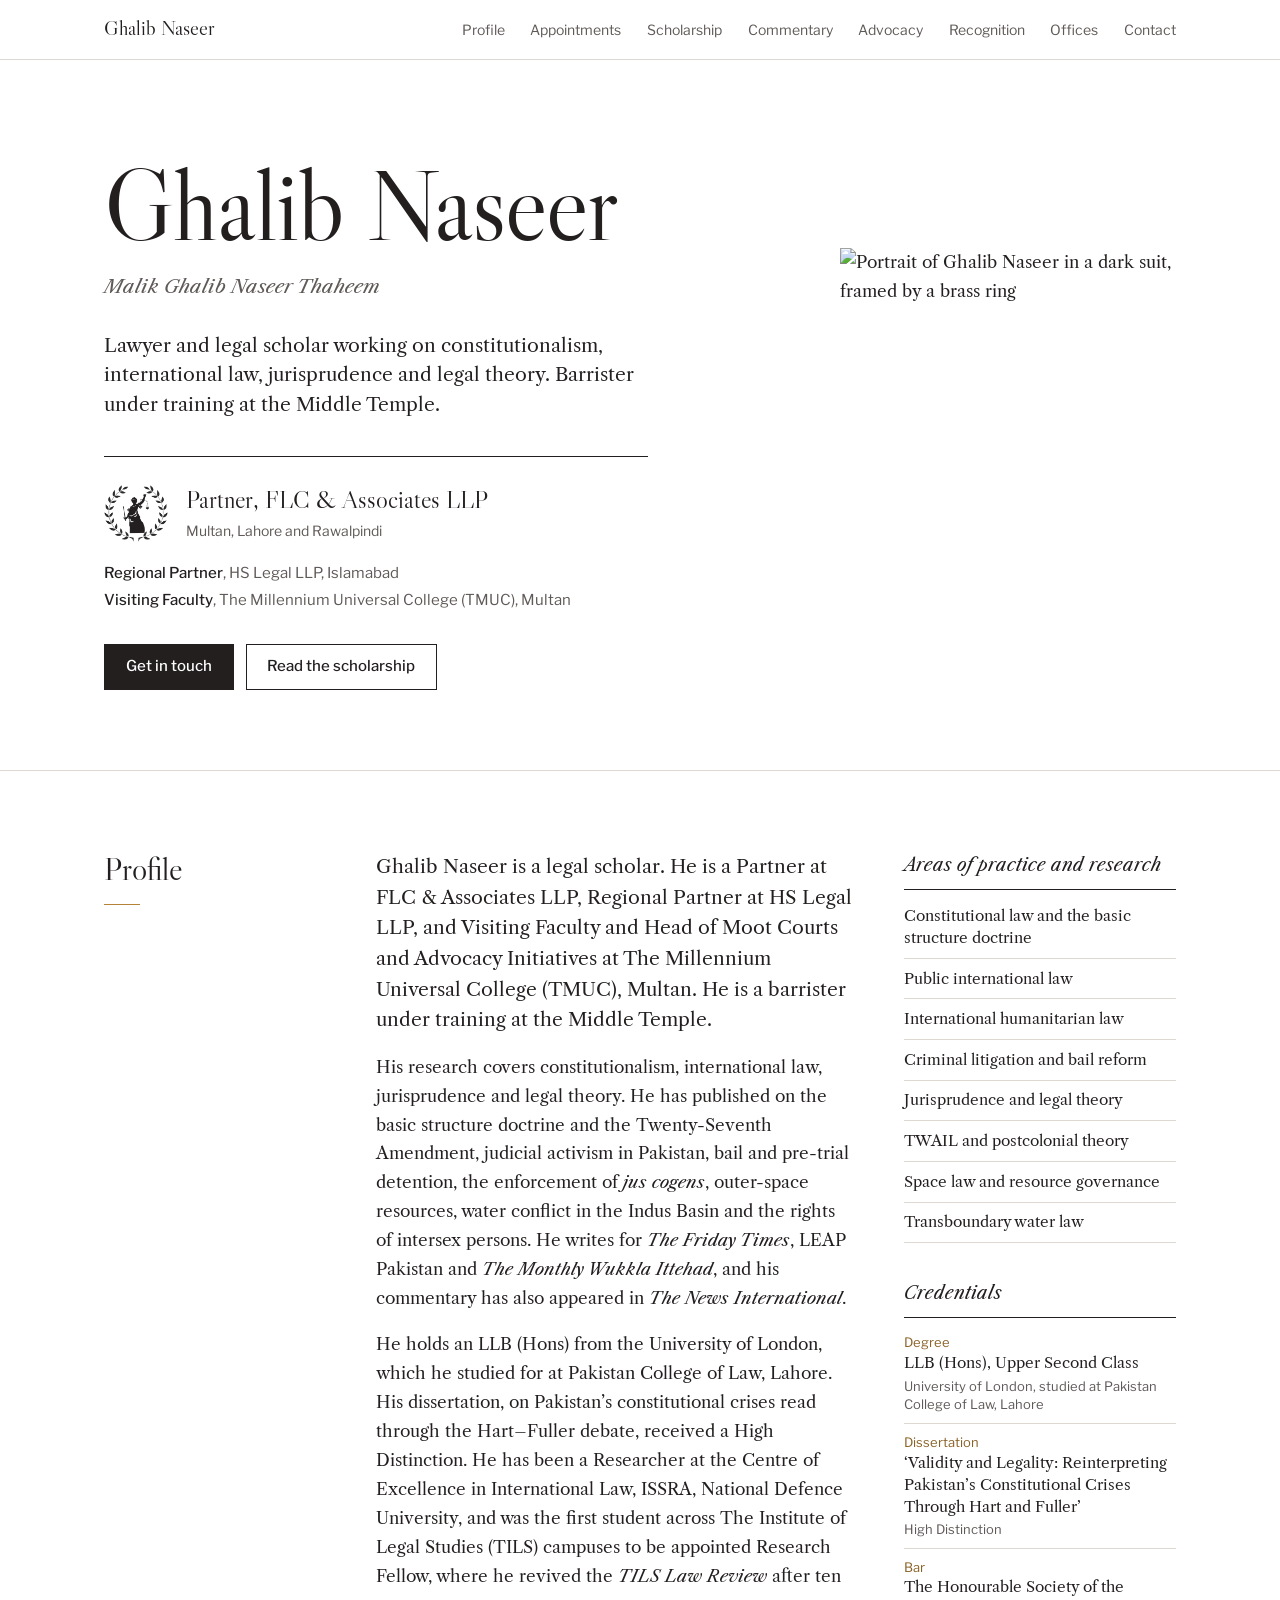
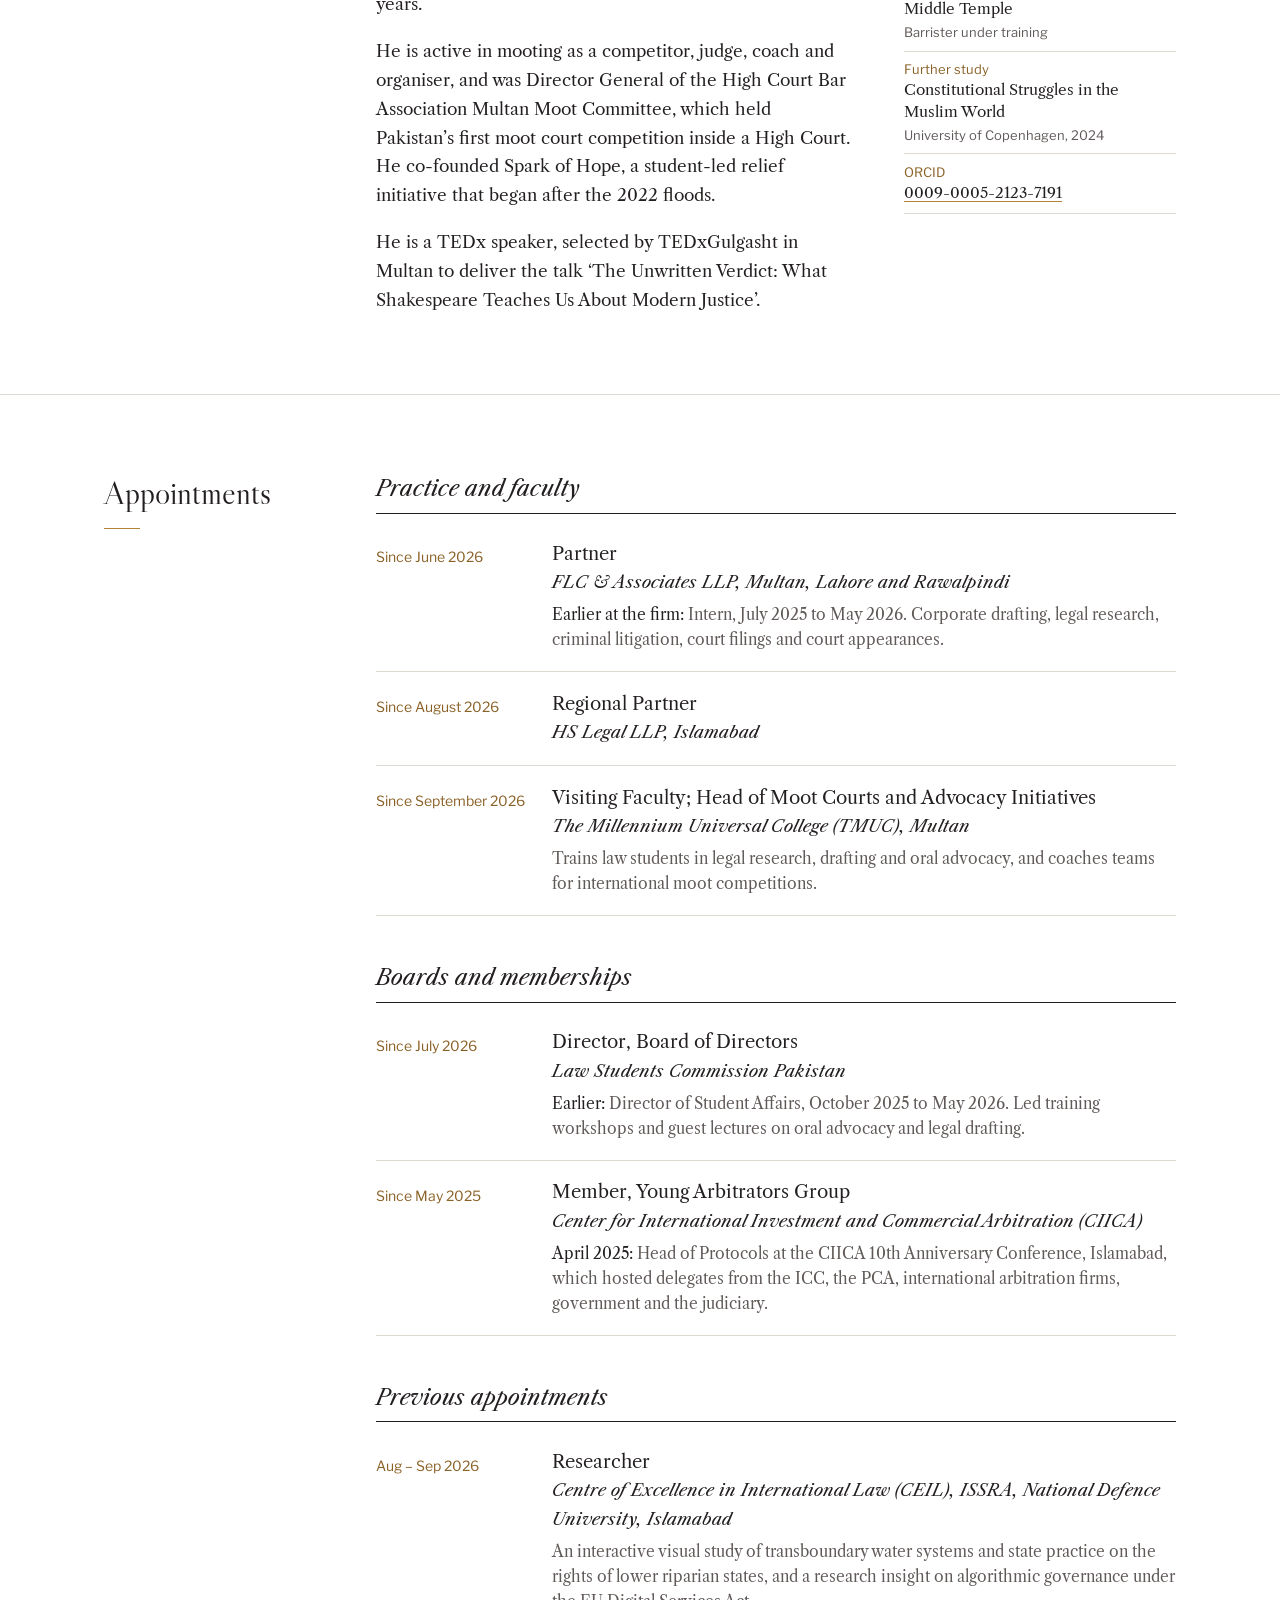
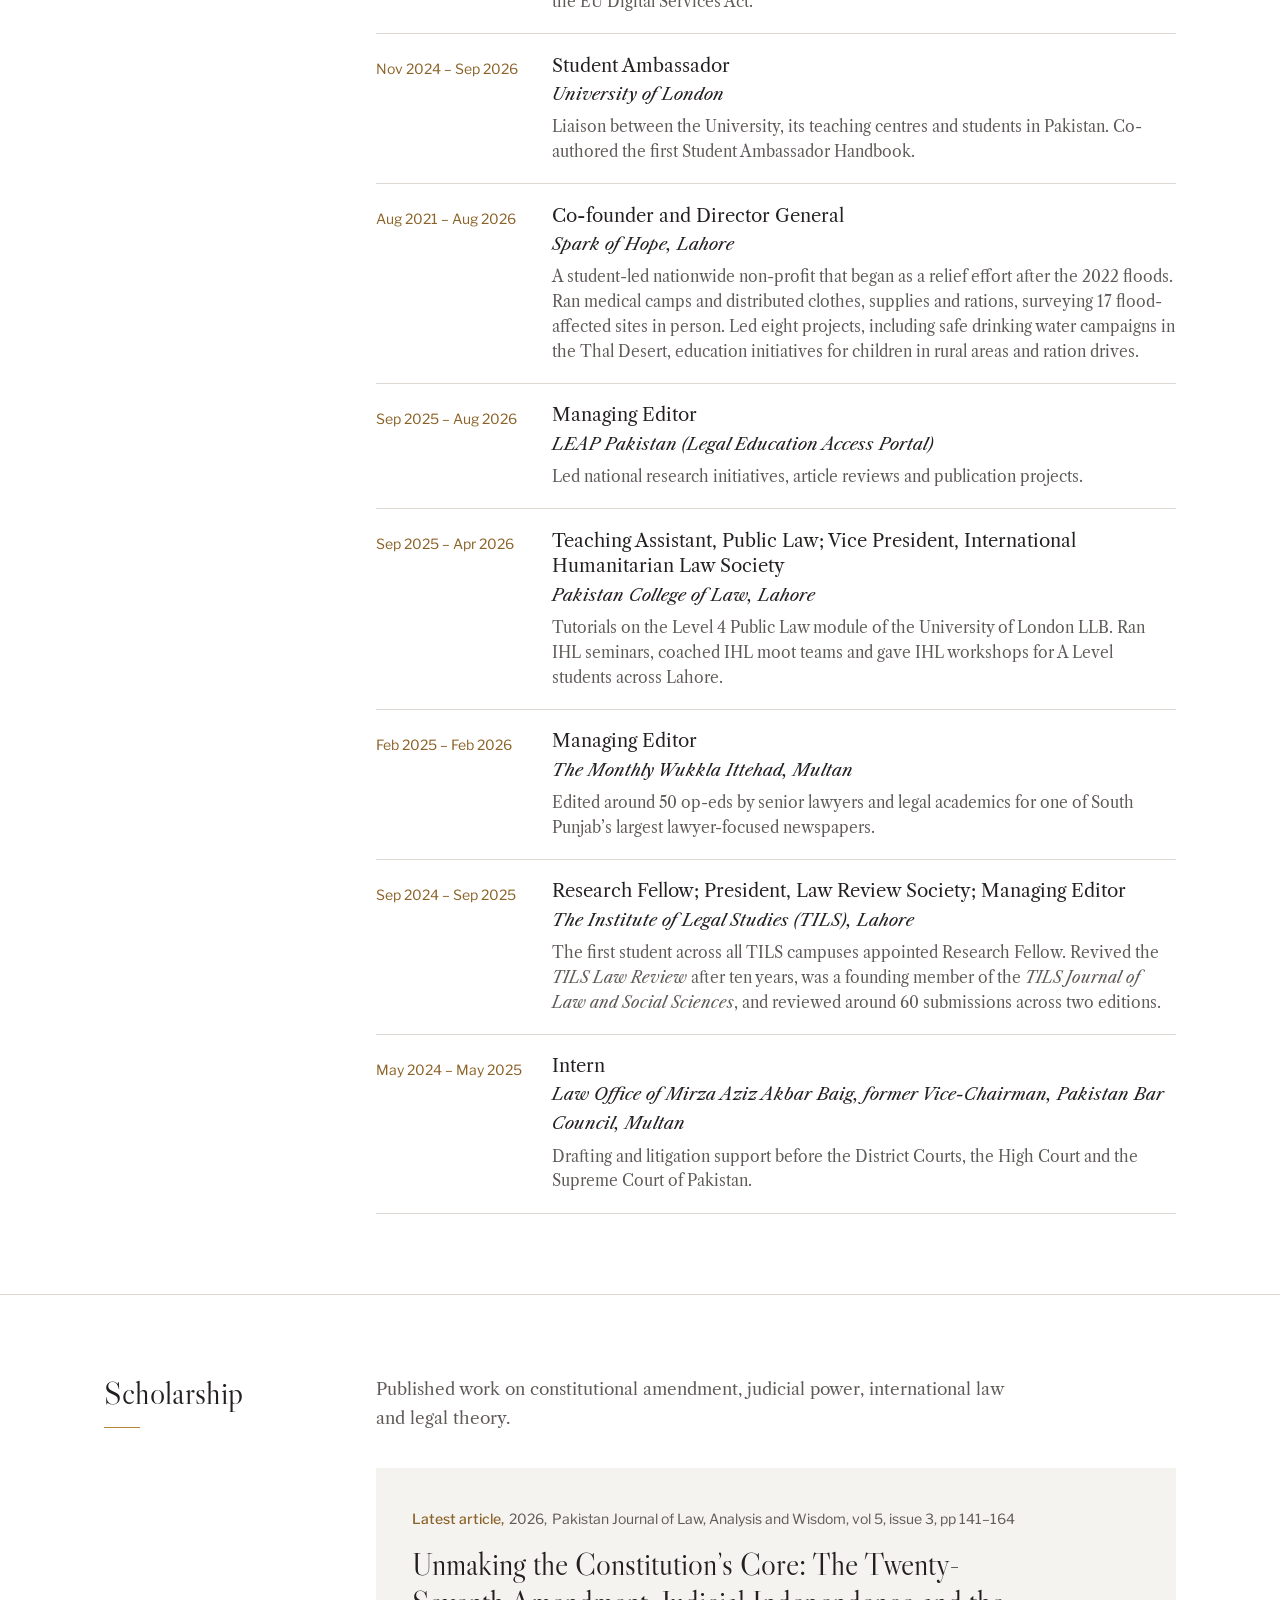
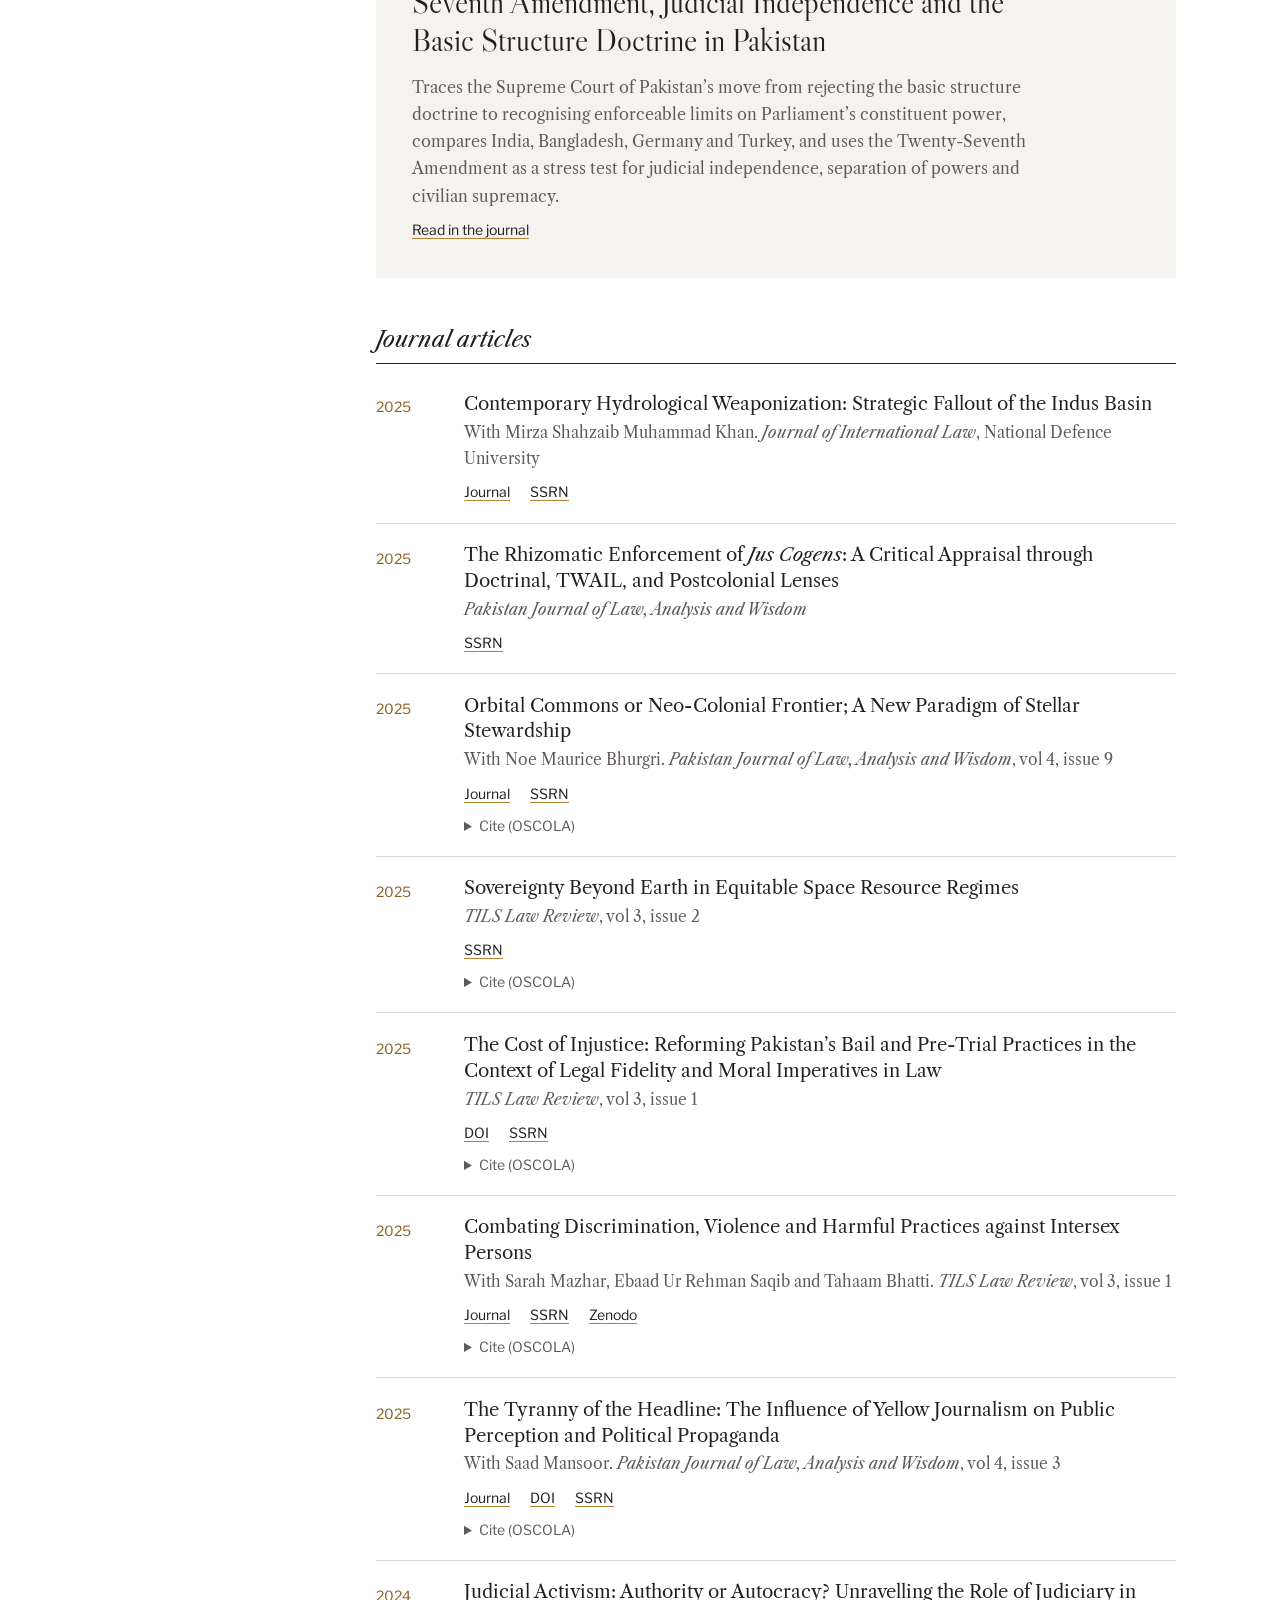
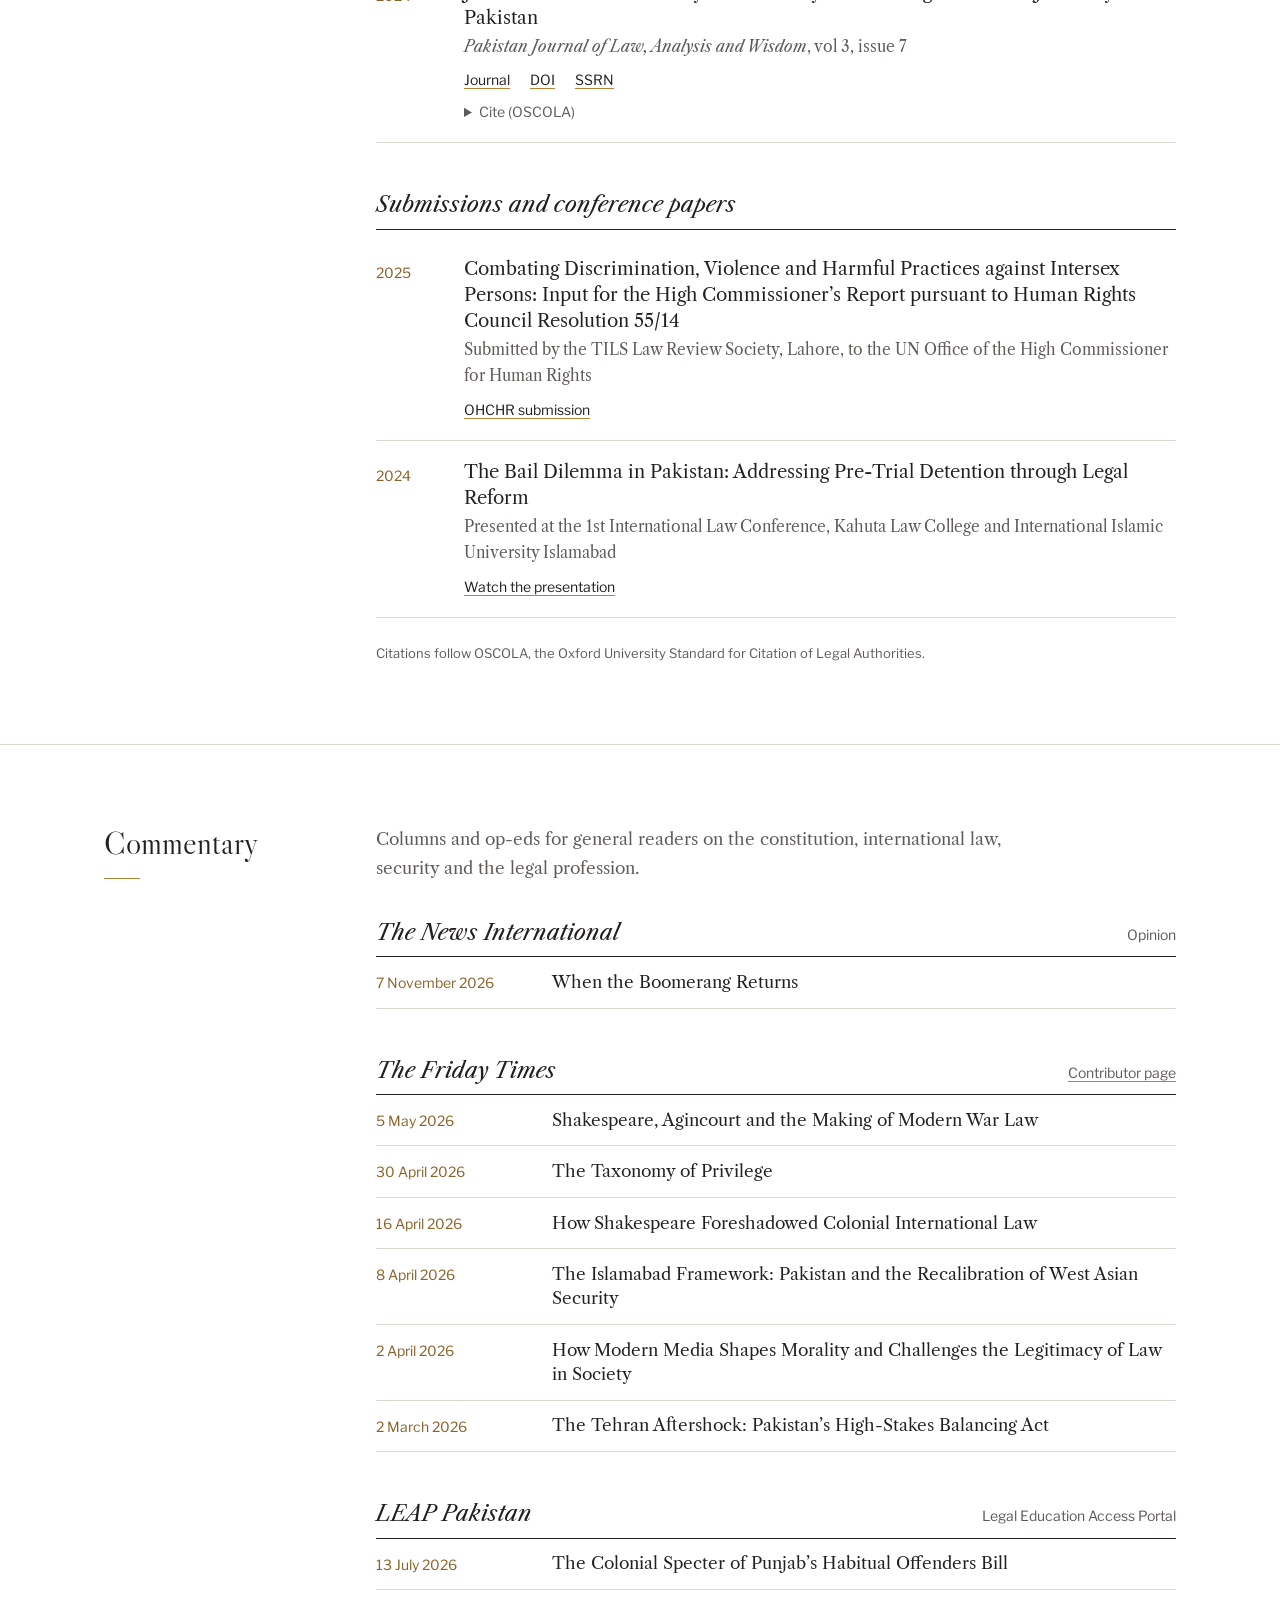
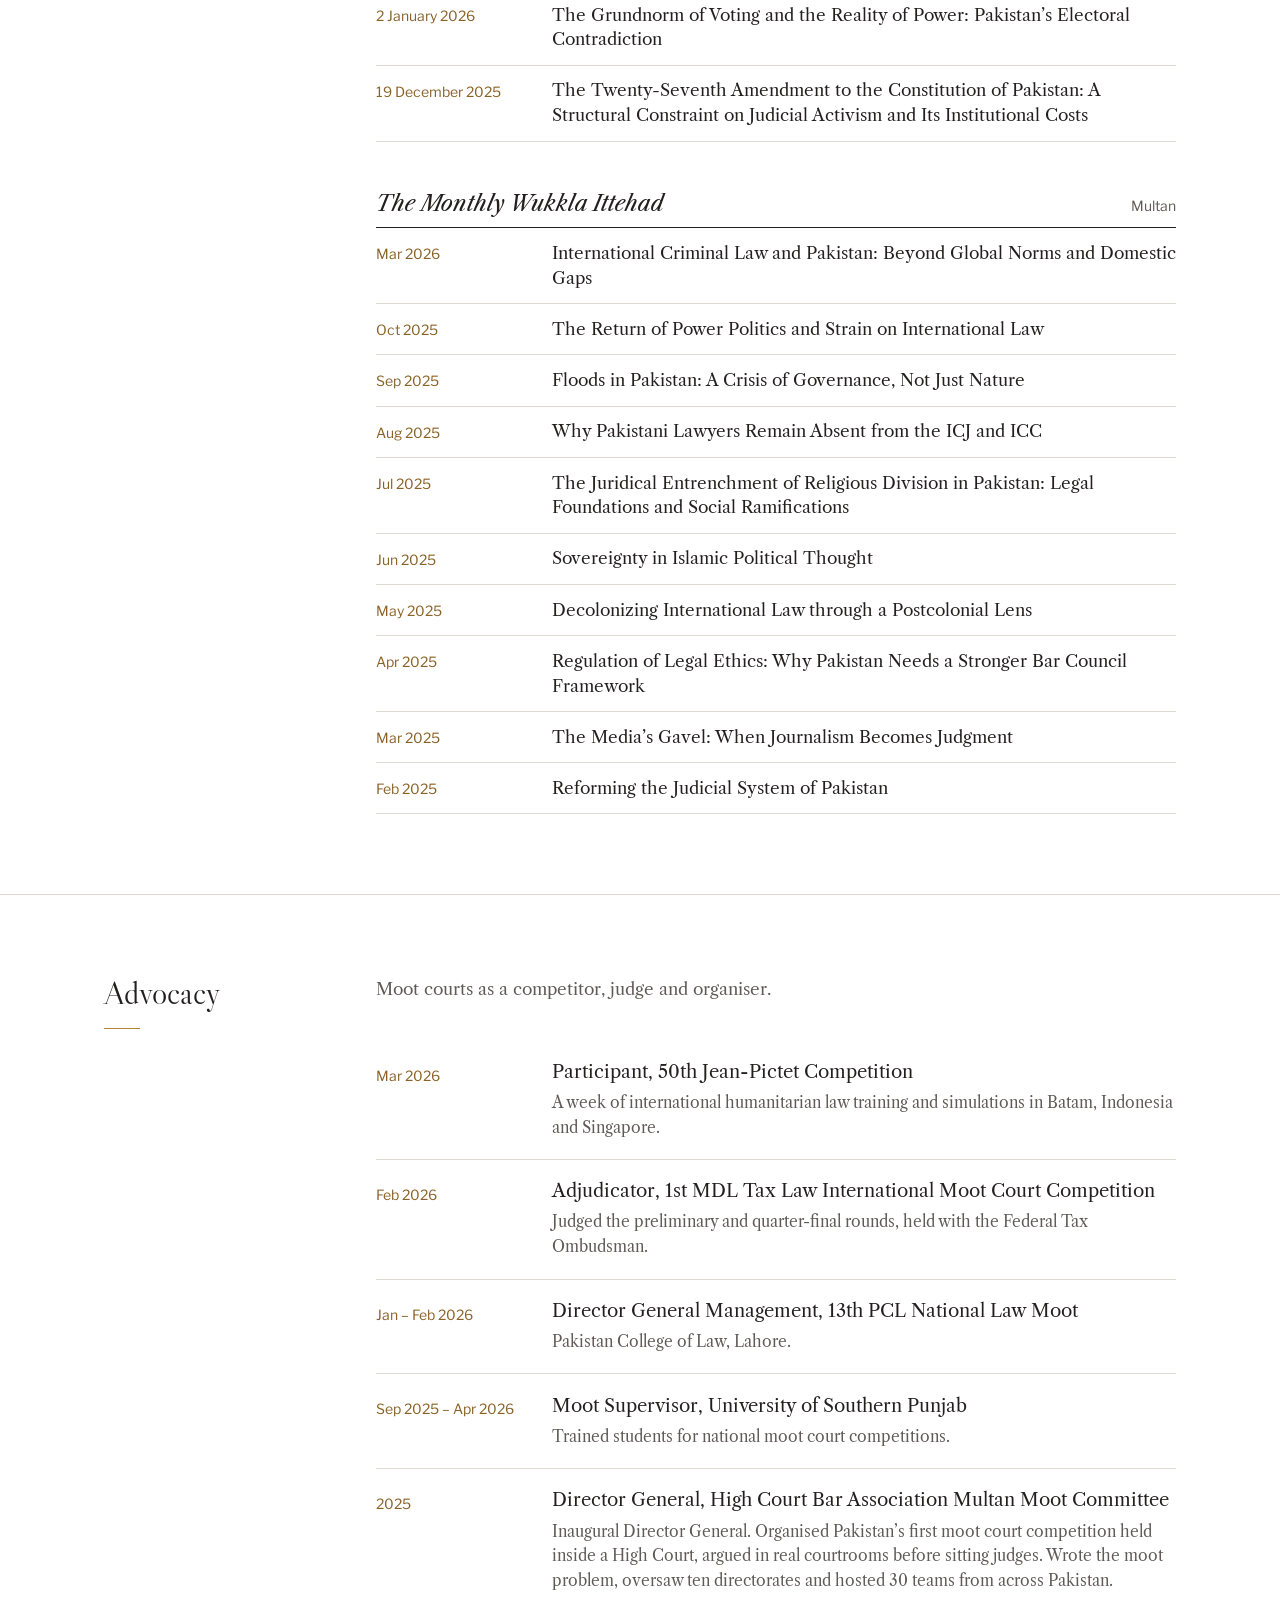
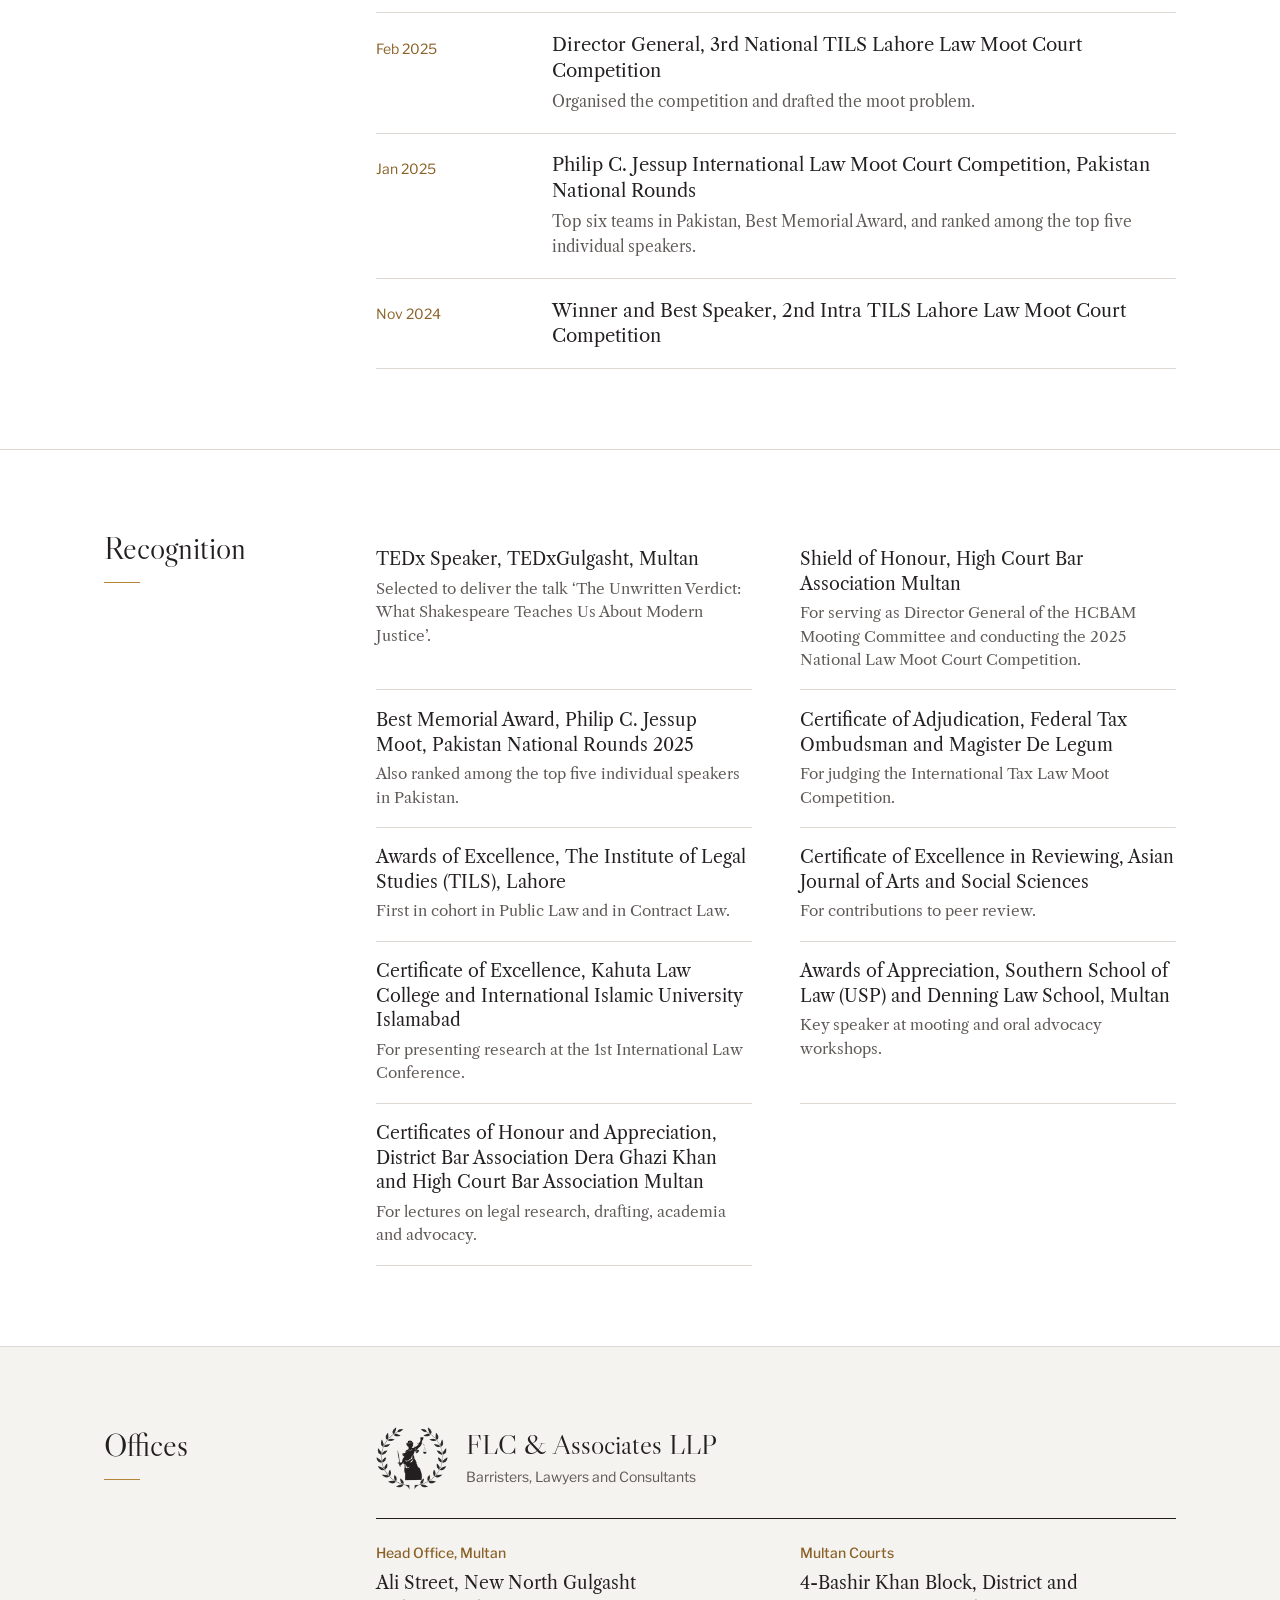
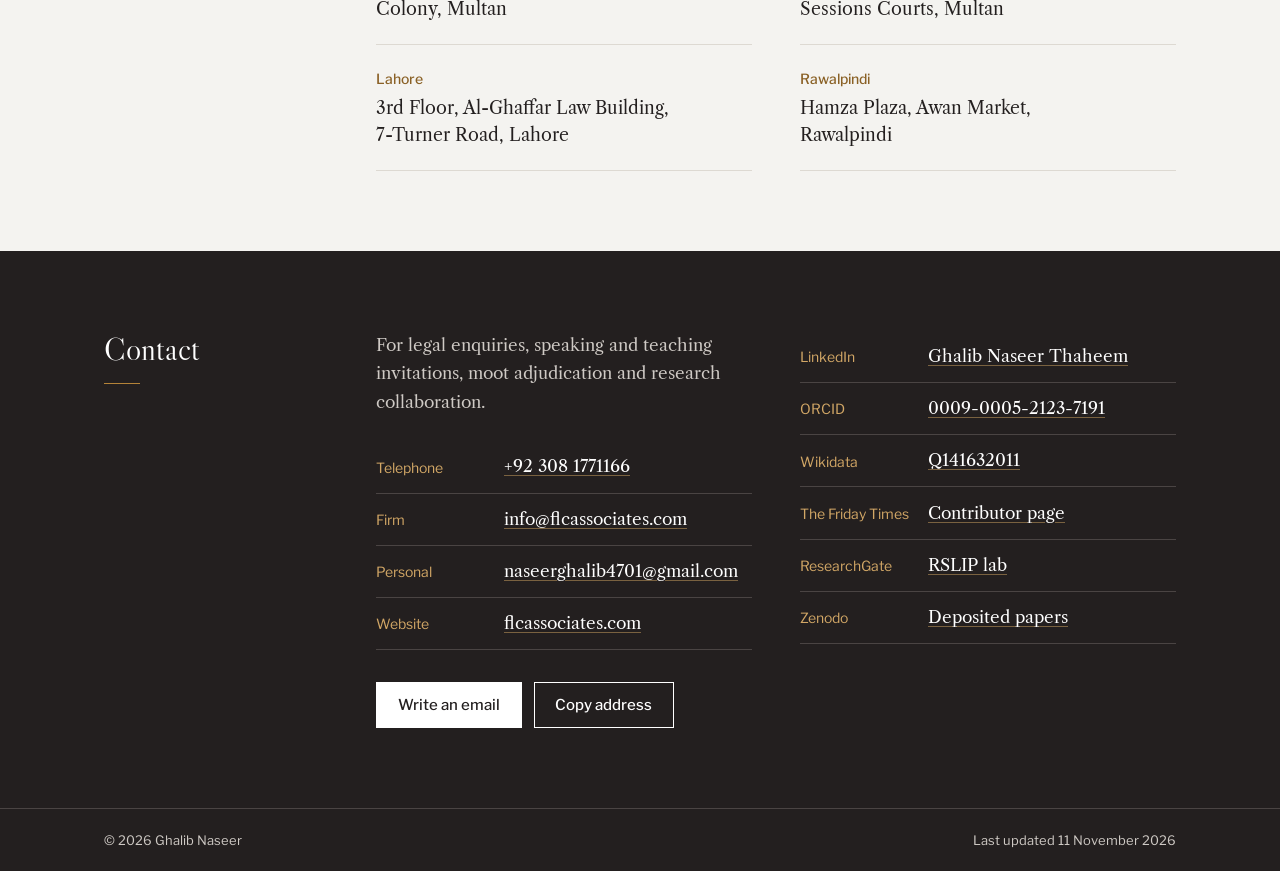
==== index.html @ 5379f1ba "Redesign site; add News International article, TEDx, firm offices and contact details - New typograp" ====
<!doctype html>
<html lang="en">
<head>
<meta charset="utf-8">
<meta name="viewport" content="width=device-width, initial-scale=1, viewport-fit=cover">
<title>Ghalib Naseer</title>
<meta name="description" content="Ghalib Naseer (Malik Ghalib Naseer Thaheem) is a legal scholar, Partner at FLC &amp; Associates LLP, Regional Partner at HS Legal LLP and Visiting Faculty at The Millennium Universal College (TMUC), Multan, writing on constitutionalism, international law, jurisprudence and legal theory.">
<meta name="author" content="Ghalib Naseer">
<link rel="canonical" href="https://ghalibnaseer.github.io/">
<meta name="google-site-verification" content="lNFeswSHBJSCskagEtWkAYhHMicDL4U-M9ZCUtHPB8E">
<meta property="og:type" content="profile">
<meta property="og:title" content="Ghalib Naseer">
<meta property="og:description" content="Legal scholar. Partner at FLC &amp; Associates LLP, Regional Partner at HS Legal LLP and Visiting Faculty at TMUC Multan. Constitutionalism, international law, jurisprudence and legal theory.">
<meta property="og:url" content="https://ghalibnaseer.github.io/">
<meta property="profile:first_name" content="Ghalib">
<meta property="profile:last_name" content="Naseer">
<meta name="twitter:card" content="summary">
<link rel="preload" href="fonts/libre-caslon-display-latin-400-normal.woff2" as="font" type="font/woff2" crossorigin>
<link rel="preload" href="fonts/libre-caslon-text-latin-400-normal.woff2" as="font" type="font/woff2" crossorigin>

<script type="application/ld+json">
{
  "@context": "https://schema.org",
  "@graph": [
    {
      "@type": "ProfilePage",
      "@id": "https://ghalibnaseer.github.io/#page",
      "url": "https://ghalibnaseer.github.io/",
      "name": "Ghalib Naseer",
      "dateModified": "2026-11-11",
      "mainEntity": { "@id": "https://ghalibnaseer.github.io/#person" }
    },
    {
      "@type": "Person",
      "@id": "https://ghalibnaseer.github.io/#person",
      "name": "Ghalib Naseer",
      "givenName": "Ghalib",
      "familyName": "Naseer",
      "alternateName": ["Malik Ghalib Naseer Thaheem", "Ghalib Naseer Thaheem"],
      "url": "https://ghalibnaseer.github.io/",
      "email": "mailto:naseerghalib4701@gmail.com",
      "telephone": "+92-308-1771166",
      "description": "Legal scholar, Partner at FLC & Associates LLP, Regional Partner at HS Legal LLP and Visiting Faculty at The Millennium Universal College (TMUC), Multan, whose work focuses on constitutionalism, international law, jurisprudence and legal theory.",
      "jobTitle": ["Partner", "Regional Partner", "Visiting Faculty"],
      "worksFor": [
        {
          "@type": "LegalService",
          "name": "FLC & Associates LLP",
          "url": "https://flcassociates.com/",
          "email": "info@flcassociates.com",
          "address": [
            { "@type": "PostalAddress", "streetAddress": "Ali Street, New North Gulgasht Colony", "addressLocality": "Multan", "addressCountry": "PK" },
            { "@type": "PostalAddress", "streetAddress": "4-Bashir Khan Block, District and Sessions Courts", "addressLocality": "Multan", "addressCountry": "PK" },
            { "@type": "PostalAddress", "streetAddress": "3rd Floor, Al-Ghaffar Law Building, 7-Turner Road", "addressLocality": "Lahore", "addressCountry": "PK" },
            { "@type": "PostalAddress", "streetAddress": "Hamza Plaza, Awan Market", "addressLocality": "Rawalpindi", "addressCountry": "PK" }
          ]
        },
        { "@type": "Organization", "name": "HS Legal LLP" },
        { "@type": "CollegeOrUniversity", "name": "The Millennium Universal College (TMUC), Multan", "url": "https://tmuc.edu.pk/" }
      ],
      "alumniOf": [
        { "@type": "CollegeOrUniversity", "name": "University of London", "sameAs": "https://www.wikidata.org/wiki/Q170027" },
        { "@type": "CollegeOrUniversity", "name": "Pakistan College of Law, Lahore" }
      ],
      "memberOf": [
        { "@type": "Organization", "name": "The Honourable Society of the Middle Temple", "sameAs": "https://www.wikidata.org/wiki/Q925942" },
        { "@type": "Organization", "name": "Center for International Investment and Commercial Arbitration (CIICA), Young Arbitrators Group" },
        { "@type": "Organization", "name": "Law Students Commission Pakistan" }
      ],
      "hasCredential": {
        "@type": "EducationalOccupationalCredential",
        "credentialCategory": "degree",
        "name": "Bachelor of Laws (LLB Hons), Upper Second Class",
        "recognizedBy": { "@type": "CollegeOrUniversity", "name": "University of London" }
      },
      "knowsAbout": [
        "Constitutional law",
        "Basic structure doctrine",
        "Public international law",
        "International humanitarian law",
        "Third World Approaches to International Law",
        "Jurisprudence",
        "Legal theory",
        "Criminal justice reform",
        "Space law",
        "Transboundary water law"
      ],
      "award": [
        "TEDx Speaker, TEDxGulgasht, Multan",
        "Shield of Honour, High Court Bar Association Multan",
        "Best Memorial Award, Philip C. Jessup International Law Moot Court Competition, Pakistan National Rounds 2025",
        "Certificate of Excellence in Reviewing, Asian Journal of Arts and Social Sciences"
      ],
      "identifier": {
        "@type": "PropertyValue",
        "propertyID": "ORCID",
        "value": "0009-0005-2123-7191",
        "url": "https://orcid.org/0009-0005-2123-7191"
      },
      "sameAs": [
        "https://www.wikidata.org/wiki/Q141632011",
        "https://www.linkedin.com/in/ghalib-naseer-thaheem-2202a82a6/",
        "https://orcid.org/0009-0005-2123-7191",
        "https://www.thefridaytimes.com/contributor/ghalib-naseer",
        "https://www.researchgate.net/lab/Research-Society-of-Law-IR-and-Political-Science-RSLIP-Ghalib-Naseer"
      ]
    },
    {
      "@type": "OpinionNewsArticle",
      "headline": "When the boomerang returns",
      "author": { "@id": "https://ghalibnaseer.github.io/#person" },
      "datePublished": "2026-11-07",
      "url": "https://www.thenews.pk/print/1447248-when-the-boomerang-returns",
      "publisher": { "@type": "NewsMediaOrganization", "name": "The News International" }
    },
    {
      "@type": "ScholarlyArticle",
      "headline": "Unmaking the Constitution's Core: The Twenty-Seventh Amendment, Judicial Independence and the Basic Structure Doctrine in Pakistan",
      "author": { "@id": "https://ghalibnaseer.github.io/#person" },
      "datePublished": "2026-03-31",
      "isPartOf": { "@type": "Periodical", "name": "Pakistan Journal of Law, Analysis and Wisdom", "issn": "2959-0825" },
      "url": "https://pjlaw.com.pk/index.php/Journal/article/view/v5i3-141-164"
    },
    {
      "@type": "ScholarlyArticle",
      "headline": "Contemporary Hydrological Weaponization: Strategic Fallout of the Indus Basin",
      "author": [{ "@id": "https://ghalibnaseer.github.io/#person" }, { "@type": "Person", "name": "Mirza Shahzaib Muhammad Khan" }],
      "datePublished": "2025-12-31",
      "isPartOf": { "@type": "Periodical", "name": "Journal of International Law", "publisher": { "@type": "CollegeOrUniversity", "name": "National Defence University, Islamabad" } },
      "url": "https://jil.ndu.edu.pk/site/article/view/231"
    },
    {
      "@type": "ScholarlyArticle",
      "headline": "The Rhizomatic Enforcement of Jus Cogens: A Critical Appraisal through Doctrinal, TWAIL, and Postcolonial Lenses",
      "author": { "@id": "https://ghalibnaseer.github.io/#person" },
      "datePublished": "2025-12-03",
      "isPartOf": { "@type": "Periodical", "name": "Pakistan Journal of Law, Analysis and Wisdom", "issn": "2959-0825" },
      "url": "https://papers.ssrn.com/sol3/papers.cfm?abstract_id=5906323"
    },
    {
      "@type": "ScholarlyArticle",
      "headline": "Orbital Commons or Neo-Colonial Frontier; A New Paradigm of Stellar Stewardship",
      "author": [{ "@id": "https://ghalibnaseer.github.io/#person" }, { "@type": "Person", "name": "Noe Maurice Bhurgri" }],
      "datePublished": "2025-10-01",
      "isPartOf": { "@type": "Periodical", "name": "Pakistan Journal of Law, Analysis and Wisdom", "issn": "2959-0825" },
      "url": "https://pjlaw.com.pk/index.php/Journal/article/view/v4i9-13-29"
    },
    {
      "@type": "ScholarlyArticle",
      "headline": "Sovereignty Beyond Earth in Equitable Space Resource Regimes",
      "author": { "@id": "https://ghalibnaseer.github.io/#person" },
      "datePublished": "2025-09-18",
      "isPartOf": { "@type": "Periodical", "name": "TILS Law Review" },
      "url": "https://papers.ssrn.com/sol3/papers.cfm?abstract_id=5521121"
    },
    {
      "@type": "ScholarlyArticle",
      "headline": "The Cost of Injustice: Reforming Pakistan's Bail and Pre-Trial Practices in the Context of Legal Fidelity and Moral Imperatives in Law",
      "author": { "@id": "https://ghalibnaseer.github.io/#person" },
      "datePublished": "2025",
      "isPartOf": { "@type": "Periodical", "name": "TILS Law Review" },
      "sameAs": "https://doi.org/10.5281/zenodo.15446056"
    },
    {
      "@type": "ScholarlyArticle",
      "headline": "Combating Discrimination, Violence and Harmful Practices against Intersex Persons",
      "author": [
        { "@type": "Person", "name": "Sarah Mazhar" },
        { "@id": "https://ghalibnaseer.github.io/#person" },
        { "@type": "Person", "name": "Ebaad Ur Rehman Saqib" },
        { "@type": "Person", "name": "Tahaam Bhatti" }
      ],
      "datePublished": "2025",
      "isPartOf": { "@type": "Periodical", "name": "TILS Law Review" },
      "url": "https://papers.ssrn.com/sol3/papers.cfm?abstract_id=5261702"
    },
    {
      "@type": "ScholarlyArticle",
      "headline": "The Tyranny of the Headline: The Influence of Yellow Journalism on Public Perception and Political Propaganda",
      "author": [{ "@id": "https://ghalibnaseer.github.io/#person" }, { "@type": "Person", "name": "Saad Mansoor" }],
      "datePublished": "2025-03-31",
      "isPartOf": { "@type": "Periodical", "name": "Pakistan Journal of Law, Analysis and Wisdom", "issn": "2959-0825" },
      "sameAs": "https://doi.org/10.5281/zenodo.15114015"
    },
    {
      "@type": "ScholarlyArticle",
      "headline": "Judicial Activism: Authority or Autocracy? Unravelling the Role of Judiciary in Pakistan",
      "author": { "@id": "https://ghalibnaseer.github.io/#person" },
      "datePublished": "2024-07-31",
      "isPartOf": { "@type": "Periodical", "name": "Pakistan Journal of Law, Analysis and Wisdom", "issn": "2959-0825" },
      "sameAs": "https://doi.org/10.5281/zenodo.13207499"
    }
  ]
}
</script>

<style>
@font-face { font-family: "Caslon Display"; src: url("fonts/libre-caslon-display-latin-400-normal.woff2") format("woff2"); font-weight: 400; font-style: normal; font-display: swap; }
@font-face { font-family: "Caslon Text"; src: url("fonts/libre-caslon-text-latin-400-normal.woff2") format("woff2"); font-weight: 400; font-style: normal; font-display: swap; }
@font-face { font-family: "Caslon Text"; src: url("fonts/libre-caslon-text-latin-400-italic.woff2") format("woff2"); font-weight: 400; font-style: italic; font-display: swap; }
@font-face { font-family: "Franklin"; src: url("fonts/libre-franklin-latin-wght-normal.woff2") format("woff2"); font-weight: 100 900; font-style: normal; font-display: swap; }

:root {
  color-scheme: light;
  --paper: #FFFFFF;
  --stone: #F4F3F0;
  --ink: #231F1F;
  --muted: #5F5957;
  --gold: #8A6126;
  --gold-line: #B48338;
  --rule: #DDD9D2;
  --display: "Caslon Display", "Caslon Text", "Big Caslon", Georgia, serif;
  --text: "Caslon Text", "Big Caslon", Georgia, serif;
  --ui: "Franklin", "Franklin Gothic Medium", "Helvetica Neue", Arial, sans-serif;
  --margin-col: 13rem;
}
*, *::before, *::after { box-sizing: border-box; }
html { scroll-behavior: smooth; -webkit-text-size-adjust: 100%; }
@media (prefers-reduced-motion: reduce) { html { scroll-behavior: auto; } }
body { margin: 0; background: var(--paper); color: var(--ink); font-family: var(--text); font-size: 1.0625rem; line-height: 1.7; -webkit-font-smoothing: antialiased; }
img { max-width: 100%; height: auto; }
a { color: inherit; text-decoration-color: var(--gold-line); text-decoration-thickness: 1px; text-underline-offset: 0.2em; }
a:hover { color: var(--gold); }
:focus-visible { outline: 2px solid var(--gold-line); outline-offset: 3px; }
h1, h2, h3, h4, p, ul, ol, dl, dd, address { margin: 0; padding: 0; font-style: normal; }
ul, ol { list-style: none; }
.wrap { max-width: 72rem; margin-inline: auto; padding-inline: clamp(1.25rem, 4vw, 2.5rem); }
.skip { position: absolute; left: -999px; top: 0; background: var(--ink); color: #fff; padding: 0.6rem 1rem; font-family: var(--ui); font-size: 0.9rem; z-index: 20; }
.skip:focus { left: 0; }

/* Top bar */
.topbar { position: sticky; top: 0; z-index: 10; background: var(--paper); border-bottom: 1px solid var(--rule); }
.topbar .wrap { display: flex; align-items: baseline; justify-content: space-between; gap: 2rem; padding-block: 0.9rem; }
.brand { font-family: var(--display); font-size: 1.3rem; line-height: 1.2; text-decoration: none; white-space: nowrap; }
.nav { display: flex; gap: 1.6rem; overflow-x: auto; scrollbar-width: none; font-family: var(--ui); font-size: 0.875rem; }
.nav::-webkit-scrollbar { display: none; }
.nav a { text-decoration: none; color: var(--muted); white-space: nowrap; padding-block: 0.2rem; }
.nav a:hover { color: var(--ink); }

/* Hero */
.hero { padding-block: clamp(3rem, 8vw, 6rem) clamp(3rem, 7vw, 5rem); }
.hero .wrap { display: grid; grid-template-columns: minmax(0, 1fr) minmax(0, 21rem); gap: clamp(2rem, 6vw, 5rem); align-items: center; }
.hero h1 { font-family: var(--display); font-weight: 400; font-size: clamp(3.1rem, 8.4vw, 6.25rem); line-height: 0.98; letter-spacing: -0.01em; }
.fullname { margin-top: 1rem; font-style: italic; font-size: 1.2rem; color: var(--muted); }
.calling { margin-top: 1.75rem; max-width: 34rem; font-size: 1.2rem; line-height: 1.55; }
.firm { margin-top: 2.25rem; padding-top: 1.75rem; border-top: 1px solid var(--ink); display: flex; align-items: center; gap: 1.1rem; max-width: 34rem; }
.firm img { width: 4rem; height: auto; flex: none; }
.firm-role { font-family: var(--display); font-size: 1.55rem; line-height: 1.2; }
.firm-place { margin-top: 0.25rem; font-family: var(--ui); font-size: 0.875rem; color: var(--muted); }
.also { margin-top: 1.25rem; max-width: 34rem; font-family: var(--ui); font-size: 0.9375rem; line-height: 1.55; color: var(--muted); }
.also li + li { margin-top: 0.2rem; }
.also b { font-weight: 500; color: var(--ink); }
.actions { margin-top: 2rem; display: flex; flex-wrap: wrap; gap: 0.75rem; }
.btn { display: inline-block; font-family: var(--ui); font-size: 0.9375rem; font-weight: 500; line-height: 1; padding: 0.9rem 1.3rem; border: 1px solid var(--ink); background: transparent; color: var(--ink); text-decoration: none; cursor: pointer; }
.btn-solid { background: var(--ink); color: #fff; }
.btn:hover { border-color: var(--gold); color: var(--gold); }
.btn-solid:hover { background: var(--gold); color: #fff; }
.portrait { display: block; width: 100%; }

/* Sections: heading in the margin, as in a law report */
.section { border-top: 1px solid var(--rule); padding-block: clamp(3rem, 7vw, 5rem); }
.section > .wrap { display: grid; grid-template-columns: var(--margin-col) minmax(0, 1fr); column-gap: clamp(2rem, 5vw, 4rem); }
.section h2 { font-family: var(--display); font-weight: 400; font-size: 2rem; line-height: 1.15; align-self: start; position: sticky; top: 5rem; }
.section h2::after { content: ""; display: block; width: 2.25rem; height: 1px; background: var(--gold-line); margin-top: 1rem; }
.section[id] { scroll-margin-top: 3.5rem; }
.intro { max-width: 40rem; color: var(--muted); margin-bottom: 2.25rem; }
h3 { font-family: var(--text); font-weight: 400; font-style: italic; font-size: 1.35rem; line-height: 1.3; margin: 3rem 0 0.5rem; padding-bottom: 0.6rem; border-bottom: 1px solid var(--ink); }
.body > h3:first-child, .intro + h3 { margin-top: 0; }
h4 { font-family: var(--text); font-weight: 400; font-size: 1.15rem; line-height: 1.4; }

/* Profile */
.profile { display: grid; grid-template-columns: minmax(0, 1fr) minmax(0, 17rem); gap: clamp(2rem, 4vw, 3.5rem); }
.prose p { max-width: 38rem; }
.prose p + p { margin-top: 1.1rem; }
.prose p:first-child { font-size: 1.2rem; line-height: 1.6; }
.panel + .panel { margin-top: 2.25rem; }
.panel-title { font-style: italic; font-size: 1.1rem; padding-bottom: 0.5rem; border-bottom: 1px solid var(--ink); margin-bottom: 0.4rem; }
.areas li, .creds > div { padding-block: 0.55rem; border-bottom: 1px solid var(--rule); font-size: 0.95rem; line-height: 1.45; }
.creds dt { font-family: var(--ui); font-size: 0.8125rem; color: var(--gold); }
.creds small { display: block; font-family: var(--ui); font-size: 0.8125rem; color: var(--muted); margin-top: 0.15rem; }

/* Dated entries */
.ledger > li, .works > li { display: grid; grid-template-columns: 9.5rem minmax(0, 1fr); column-gap: 1.5rem; padding-block: 1.15rem; border-bottom: 1px solid var(--rule); }
.works > li { grid-template-columns: 4rem minmax(0, 1fr); }
.ledger .d, .works .y { font-family: var(--ui); font-size: 0.875rem; color: var(--gold); padding-top: 0.3rem; font-variant-numeric: tabular-nums; }
.org { font-style: italic; margin-top: 0.1rem; }
.desc, .earlier { margin-top: 0.4rem; font-size: 0.97rem; line-height: 1.6; color: var(--muted); max-width: 40rem; }
.earlier b { font-weight: 400; color: var(--ink); }
.meta { margin-top: 0.2rem; font-size: 0.97rem; color: var(--muted); }
.links { margin-top: 0.5rem; display: flex; flex-wrap: wrap; gap: 0.3rem 1.25rem; font-family: var(--ui); font-size: 0.875rem; }
.cite { margin-top: 0.5rem; font-family: var(--ui); font-size: 0.875rem; }
.cite summary { cursor: pointer; color: var(--muted); width: fit-content; }
.cite p { margin-top: 0.4rem; padding: 0.75rem 1rem; background: var(--stone); font-family: var(--text); font-size: 0.95rem; line-height: 1.55; }
.footnote { margin-top: 1.5rem; font-family: var(--ui); font-size: 0.8125rem; color: var(--muted); }

/* Featured article */
.feature { background: var(--stone); padding: clamp(1.5rem, 3vw, 2.25rem); margin-bottom: 3rem; }
.feature .label, .feature .yr, .feature .jr { font-family: var(--ui); font-size: 0.875rem; color: var(--muted); }
.feature .label { color: var(--gold); font-weight: 500; }
.feature .label::after, .feature .yr::after { content: ","; }
.feature h4 { font-family: var(--display); font-size: clamp(1.5rem, 2.6vw, 1.95rem); line-height: 1.22; margin-top: 0.75rem; max-width: 38rem; }
.feature h4 + p { margin-top: 0.9rem; max-width: 40rem; color: var(--muted); font-size: 1rem; }

/* Commentary */
.outlet-head { display: flex; flex-wrap: wrap; align-items: baseline; justify-content: space-between; gap: 0.25rem 1.5rem; margin-top: 3rem; padding-bottom: 0.6rem; border-bottom: 1px solid var(--ink); }
.outlet:first-of-type .outlet-head { margin-top: 0; }
.outlet-head h3 { margin: 0; padding: 0; border: 0; }
.outlet-head span, .outlet-head a { font-family: var(--ui); font-size: 0.875rem; color: var(--muted); }
.columns > li { display: grid; grid-template-columns: 9.5rem minmax(0, 1fr); column-gap: 1.5rem; padding-block: 0.8rem; border-bottom: 1px solid var(--rule); line-height: 1.45; }
.columns time { font-family: var(--ui); font-size: 0.875rem; color: var(--gold); padding-top: 0.2rem; font-variant-numeric: tabular-nums; }
.columns a { text-decoration: none; }
.columns a:hover { text-decoration: underline; }

/* Recognition */
.honours { display: grid; grid-template-columns: repeat(2, minmax(0, 1fr)); column-gap: 3rem; }
.honours li { padding-block: 1.1rem; border-bottom: 1px solid var(--rule); }
.honours strong { display: block; font-weight: 400; font-size: 1.1rem; line-height: 1.4; }
.honours span { display: block; margin-top: 0.3rem; font-size: 0.95rem; line-height: 1.55; color: var(--muted); }

/* Offices */
.offices-band { background: var(--stone); }
.firm-line { display: flex; align-items: center; gap: 1.1rem; padding-bottom: 1.75rem; border-bottom: 1px solid var(--ink); }
.firm-line img { width: 4.5rem; flex: none; }
.firm-line .name { font-family: var(--display); font-size: 1.75rem; line-height: 1.2; }
.firm-line .sub { font-family: var(--ui); font-size: 0.875rem; color: var(--muted); margin-top: 0.2rem; }
.offices { display: grid; grid-template-columns: repeat(2, minmax(0, 1fr)); column-gap: 3rem; }
.offices li { padding-block: 1.35rem; border-bottom: 1px solid var(--rule); }
.offices .where { font-family: var(--ui); font-size: 0.875rem; font-weight: 500; color: var(--gold); }
.offices address { margin-top: 0.3rem; font-size: 1.1rem; line-height: 1.5; max-width: 20rem; }

/* Contact */
.contact { background: var(--ink); color: #fff; padding-block: clamp(3rem, 7vw, 5rem); scroll-margin-top: 3.5rem; }
.contact .wrap { display: grid; grid-template-columns: var(--margin-col) minmax(0, 1fr); column-gap: clamp(2rem, 5vw, 4rem); }
.contact h2 { font-family: var(--display); font-weight: 400; font-size: 2rem; line-height: 1.15; }
.contact h2::after { content: ""; display: block; width: 2.25rem; height: 1px; background: var(--gold-line); margin-top: 1rem; }
.contact-grid { display: grid; grid-template-columns: repeat(2, minmax(0, 1fr)); gap: 2.5rem 3rem; }
.contact .note { max-width: 26rem; color: #CFCAC5; margin-bottom: 1.5rem; }
.contact dl > div { display: grid; grid-template-columns: 7rem minmax(0, 1fr); column-gap: 1rem; padding-block: 0.7rem; border-bottom: 1px solid #4A4443; }
.contact dt { font-family: var(--ui); font-size: 0.875rem; color: #D2A766; padding-top: 0.2rem; }
.contact dd { overflow-wrap: anywhere; }
.contact a { text-decoration-color: #7A6240; }
.contact a:hover { color: #E3BE84; }
.contact .btn { border-color: #fff; color: #fff; }
.contact .btn-solid { background: #fff; color: var(--ink); }
.contact .btn:hover { border-color: #E3BE84; color: #E3BE84; }
.contact .btn-solid:hover { background: #E3BE84; color: var(--ink); }

footer.site { background: var(--ink); color: #CFCAC5; border-top: 1px solid #4A4443; font-family: var(--ui); font-size: 0.8125rem; }
footer.site .wrap { display: flex; flex-wrap: wrap; justify-content: space-between; gap: 0.5rem 2rem; padding-block: 1.25rem; }

@media (max-width: 60rem) {
  .section > .wrap, .contact .wrap { grid-template-columns: minmax(0, 1fr); }
  .section h2, .contact h2 { position: static; margin-bottom: 2rem; }
  .profile { grid-template-columns: minmax(0, 1fr); }
}
@media (max-width: 46rem) {
  .hero .wrap { grid-template-columns: minmax(0, 1fr); }
  .hero-portrait { order: -1; max-width: 13rem; }
  .honours, .offices, .contact-grid { grid-template-columns: minmax(0, 1fr); }
  .ledger > li, .columns > li { grid-template-columns: minmax(0, 1fr); row-gap: 0.15rem; }
  .ledger .d, .columns time { padding-top: 0; }
  .works > li { grid-template-columns: 3.25rem minmax(0, 1fr); column-gap: 1rem; }
  .topbar .wrap { flex-direction: column; gap: 0.4rem; padding-block: 0.7rem; }
  .nav { width: 100%; gap: 1.25rem; }
  .section[id], .contact { scroll-margin-top: 5.5rem; }
  .contact dl > div { grid-template-columns: minmax(0, 1fr); }
}
@media print {
  .topbar, .actions { display: none; }
  .contact, footer.site { background: #fff; color: #000; }
}
</style>
</head>
<body>
<a class="skip" href="#main">Skip to content</a>

<header class="topbar">
  <div class="wrap">
    <a class="brand" href="#top">Ghalib Naseer</a>
    <nav class="nav" aria-label="Sections">
      <a href="#profile">Profile</a>
      <a href="#appointments">Appointments</a>
      <a href="#scholarship">Scholarship</a>
      <a href="#commentary">Commentary</a>
      <a href="#advocacy">Advocacy</a>
      <a href="#recognition">Recognition</a>
      <a href="#offices">Offices</a>
      <a href="#contact">Contact</a>
    </nav>
  </div>
</header>

<section class="hero" id="top" aria-label="Introduction">
  <div class="wrap">
    <div>
      <h1>Ghalib Naseer</h1>
      <p class="fullname">Malik Ghalib Naseer Thaheem</p>
      <p class="calling">Lawyer and legal scholar working on constitutionalism, international law, jurisprudence and legal theory. Barrister under training at the Middle Temple.</p>
      <div class="firm">
        <img src="flc-emblem.png" width="240" height="213" alt="FLC &amp; Associates LLP emblem">
        <div>
          <p class="firm-role">Partner, FLC &amp; Associates LLP</p>
          <p class="firm-place">Multan, Lahore and Rawalpindi</p>
        </div>
      </div>
      <ul class="also" aria-label="Other current positions">
        <li><b>Regional Partner</b>, HS Legal LLP, Islamabad</li>
        <li><b>Visiting Faculty</b>, The Millennium Universal College (TMUC), Multan</li>
      </ul>
      <div class="actions">
        <a class="btn btn-solid" href="#contact">Get in touch</a>
        <a class="btn" href="#scholarship">Read the scholarship</a>
      </div>
    </div>
    <div class="hero-portrait">
      <picture>
        <source srcset="portrait.webp" type="image/webp">
        <img class="portrait" src="portrait.png" width="800" height="834" alt="Portrait of Ghalib Naseer in a dark suit, framed by a brass ring" decoding="async" fetchpriority="high">
      </picture>
    </div>
  </div>
</section>

<main id="main">

  <section class="section" id="profile" aria-labelledby="profile-h">
    <div class="wrap">
      <h2 id="profile-h">Profile</h2>
      <div class="body">
      <div class="profile">
        <div class="prose">
          <p>Ghalib Naseer is a legal scholar. He is a Partner at FLC &amp; Associates LLP, Regional Partner at HS Legal LLP, and Visiting Faculty and Head of Moot Courts and Advocacy Initiatives at The Millennium Universal College (TMUC), Multan. He is a barrister under training at the Middle Temple.</p>
          <p>His research covers constitutionalism, international law, jurisprudence and legal theory. He has published on the basic structure doctrine and the Twenty-Seventh Amendment, judicial activism in Pakistan, bail and pre-trial detention, the enforcement of <i>jus cogens</i>, outer-space resources, water conflict in the Indus Basin and the rights of intersex persons. He writes for <i>The Friday Times</i>, LEAP Pakistan and <i>The Monthly Wukkla Ittehad</i>, and his commentary has also appeared in <i>The News International</i>.</p>
          <p>He holds an LLB (Hons) from the University of London, which he studied for at Pakistan College of Law, Lahore. His dissertation, on Pakistan’s constitutional crises read through the Hart–Fuller debate, received a High Distinction. He has been a Researcher at the Centre of Excellence in International Law, ISSRA, National Defence University, and was the first student across The Institute of Legal Studies (TILS) campuses to be appointed Research Fellow, where he revived the <i>TILS Law Review</i> after ten years.</p>
          <p>He is active in mooting as a competitor, judge, coach and organiser, and was Director General of the High Court Bar Association Multan Moot Committee, which held Pakistan’s first moot court competition inside a High Court. He co-founded Spark of Hope, a student-led relief initiative that began after the 2022 floods.</p>
          <p>He is a TEDx speaker, selected by TEDxGulgasht in Multan to deliver the talk ‘The Unwritten Verdict: What Shakespeare Teaches Us About Modern Justice’.</p>
        </div>
        <aside>
          <div class="panel">
            <p class="panel-title">Areas of practice and research</p>
            <ul class="areas">
              <li>Constitutional law and the basic structure doctrine</li>
              <li>Public international law</li>
              <li>International humanitarian law</li>
              <li>Criminal litigation and bail reform</li>
              <li>Jurisprudence and legal theory</li>
              <li>TWAIL and postcolonial theory</li>
              <li>Space law and resource governance</li>
              <li>Transboundary water law</li>
            </ul>
          </div>
          <div class="panel">
            <p class="panel-title">Credentials</p>
            <dl class="creds">
              <div><dt>Degree</dt><dd>LLB (Hons), Upper Second Class<small>University of London, studied at Pakistan College of Law, Lahore</small></dd></div>
              <div><dt>Dissertation</dt><dd>‘Validity and Legality: Reinterpreting Pakistan’s Constitutional Crises Through Hart and Fuller’<small>High Distinction</small></dd></div>
              <div><dt>Bar</dt><dd>The Honourable Society of the Middle Temple<small>Barrister under training</small></dd></div>
              <div><dt>Further study</dt><dd>Constitutional Struggles in the Muslim World<small>University of Copenhagen, 2024</small></dd></div>
              <div><dt>ORCID</dt><dd><a href="https://orcid.org/0009-0005-2123-7191">0009-0005-2123-7191</a></dd></div>
            </dl>
          </div>
        </aside>
      </div>
      </div>
    </div>
  </section>

  <section class="section" id="appointments" aria-labelledby="appointments-h">
    <div class="wrap">
      <h2 id="appointments-h">Appointments</h2>
      <div class="body">
      <h3>Practice and faculty</h3>
      <ol class="ledger">
        <li>
          <span class="d">Since June 2026</span>
          <div class="b">
            <h4>Partner</h4>
            <p class="org">FLC &amp; Associates LLP, Multan, Lahore and Rawalpindi</p>
            <p class="earlier"><b>Earlier at the firm:</b> Intern, July 2025 to May 2026. Corporate drafting, legal research, criminal litigation, court filings and court appearances.</p>
          </div>
        </li>
        <li>
          <span class="d">Since August 2026</span>
          <div class="b">
            <h4>Regional Partner</h4>
            <p class="org">HS Legal LLP, Islamabad</p>
          </div>
        </li>
        <li>
          <span class="d">Since September 2026</span>
          <div class="b">
            <h4>Visiting Faculty; Head of Moot Courts and Advocacy Initiatives</h4>
            <p class="org">The Millennium Universal College (TMUC), Multan</p>
            <p class="desc">Trains law students in legal research, drafting and oral advocacy, and coaches teams for international moot competitions.</p>
          </div>
        </li>
      </ol>

      <h3>Boards and memberships</h3>
      <ol class="ledger">
        <li>
          <span class="d">Since July 2026</span>
          <div class="b">
            <h4>Director, Board of Directors</h4>
            <p class="org">Law Students Commission Pakistan</p>
            <p class="earlier"><b>Earlier:</b> Director of Student Affairs, October 2025 to May 2026. Led training workshops and guest lectures on oral advocacy and legal drafting.</p>
          </div>
        </li>
        <li>
          <span class="d">Since May 2025</span>
          <div class="b">
            <h4>Member, Young Arbitrators Group</h4>
            <p class="org">Center for International Investment and Commercial Arbitration (CIICA)</p>
            <p class="earlier"><b>April 2025:</b> Head of Protocols at the CIICA 10th Anniversary Conference, Islamabad, which hosted delegates from the ICC, the PCA, international arbitration firms, government and the judiciary.</p>
          </div>
        </li>
      </ol>

      <h3>Previous appointments</h3>
      <ol class="ledger">
        <li>
          <span class="d">Aug – Sep 2026</span>
          <div class="b">
            <h4>Researcher</h4>
            <p class="org">Centre of Excellence in International Law (CEIL), ISSRA, National Defence University, Islamabad</p>
            <p class="desc">An interactive visual study of transboundary water systems and state practice on the rights of lower riparian states, and a research insight on algorithmic governance under the EU Digital Services Act.</p>
          </div>
        </li>
        <li>
          <span class="d">Nov 2024 – Sep 2026</span>
          <div class="b">
            <h4>Student Ambassador</h4>
            <p class="org">University of London</p>
            <p class="desc">Liaison between the University, its teaching centres and students in Pakistan. Co-authored the first Student Ambassador Handbook.</p>
          </div>
        </li>
        <li>
          <span class="d">Aug 2021 – Aug 2026</span>
          <div class="b">
            <h4>Co-founder and Director General</h4>
            <p class="org">Spark of Hope, Lahore</p>
            <p class="desc">A student-led nationwide non-profit that began as a relief effort after the 2022 floods. Ran medical camps and distributed clothes, supplies and rations, surveying 17 flood-affected sites in person. Led eight projects, including safe drinking water campaigns in the Thal Desert, education initiatives for children in rural areas and ration drives.</p>
          </div>
        </li>
        <li>
          <span class="d">Sep 2025 – Aug 2026</span>
          <div class="b">
            <h4>Managing Editor</h4>
            <p class="org">LEAP Pakistan (Legal Education Access Portal)</p>
            <p class="desc">Led national research initiatives, article reviews and publication projects.</p>
          </div>
        </li>
        <li>
          <span class="d">Sep 2025 – Apr 2026</span>
          <div class="b">
            <h4>Teaching Assistant, Public Law; Vice President, International Humanitarian Law Society</h4>
            <p class="org">Pakistan College of Law, Lahore</p>
            <p class="desc">Tutorials on the Level 4 Public Law module of the University of London LLB. Ran IHL seminars, coached IHL moot teams and gave IHL workshops for A Level students across Lahore.</p>
          </div>
        </li>
        <li>
          <span class="d">Feb 2025 – Feb 2026</span>
          <div class="b">
            <h4>Managing Editor</h4>
            <p class="org">The Monthly Wukkla Ittehad, Multan</p>
            <p class="desc">Edited around 50 op-eds by senior lawyers and legal academics for one of South Punjab’s largest lawyer-focused newspapers.</p>
          </div>
        </li>
        <li>
          <span class="d">Sep 2024 – Sep 2025</span>
          <div class="b">
            <h4>Research Fellow; President, Law Review Society; Managing Editor</h4>
            <p class="org">The Institute of Legal Studies (TILS), Lahore</p>
            <p class="desc">The first student across all TILS campuses appointed Research Fellow. Revived the <i>TILS Law Review</i> after ten years, was a founding member of the <i>TILS Journal of Law and Social Sciences</i>, and reviewed around 60 submissions across two editions.</p>
          </div>
        </li>
        <li>
          <span class="d">May 2024 – May 2025</span>
          <div class="b">
            <h4>Intern</h4>
            <p class="org">Law Office of Mirza Aziz Akbar Baig, former Vice-Chairman, Pakistan Bar Council, Multan</p>
            <p class="desc">Drafting and litigation support before the District Courts, the High Court and the Supreme Court of Pakistan.</p>
          </div>
        </li>
      </ol>
      </div>
    </div>
  </section>

  <section class="section" id="scholarship" aria-labelledby="scholarship-h">
    <div class="wrap">
      <h2 id="scholarship-h">Scholarship</h2>
      <div class="body">
      <p class="intro">Published work on constitutional amendment, judicial power, international law and legal theory.</p>
      <article class="feature" aria-label="Featured article">
        <div>
          <span class="label">Latest article</span>
          <span class="yr">2026</span>
          <span class="jr">Pakistan Journal of Law, Analysis and Wisdom, vol 5, issue 3, pp 141–164</span>
        </div>
        <div>
          <h4>Unmaking the Constitution’s Core: The Twenty-Seventh Amendment, Judicial Independence and the Basic Structure Doctrine in Pakistan</h4>
          <p>Traces the Supreme Court of Pakistan’s move from rejecting the basic structure doctrine to recognising enforceable limits on Parliament’s constituent power, compares India, Bangladesh, Germany and Turkey, and uses the Twenty-Seventh Amendment as a stress test for judicial independence, separation of powers and civilian supremacy.</p>
          <p class="links"><a href="https://pjlaw.com.pk/index.php/Journal/article/view/v5i3-141-164">Read in the journal</a></p>
        </div>
      </article>

      <h3>Journal articles</h3>
      <ol class="works">
        <li>
          <span class="y">2025</span>
          <div class="w">
            <h4>Contemporary Hydrological Weaponization: Strategic Fallout of the Indus Basin</h4>
            <p class="meta">With Mirza Shahzaib Muhammad Khan. <i>Journal of International Law</i>, National Defence University</p>
            <p class="links"><a href="https://jil.ndu.edu.pk/site/article/view/231">Journal</a><a href="https://papers.ssrn.com/sol3/papers.cfm?abstract_id=5998594">SSRN</a></p>
          </div>
        </li>
        <li>
          <span class="y">2025</span>
          <div class="w">
            <h4>The Rhizomatic Enforcement of <i>Jus Cogens</i>: A Critical Appraisal through Doctrinal, TWAIL, and Postcolonial Lenses</h4>
            <p class="meta"><i>Pakistan Journal of Law, Analysis and Wisdom</i></p>
            <p class="links"><a href="https://papers.ssrn.com/sol3/papers.cfm?abstract_id=5906323">SSRN</a></p>
          </div>
        </li>
        <li>
          <span class="y">2025</span>
          <div class="w">
            <h4>Orbital Commons or Neo-Colonial Frontier; A New Paradigm of Stellar Stewardship</h4>
            <p class="meta">With Noe Maurice Bhurgri. <i>Pakistan Journal of Law, Analysis and Wisdom</i>, vol 4, issue 9</p>
            <p class="links"><a href="https://pjlaw.com.pk/index.php/Journal/article/view/v4i9-13-29">Journal</a><a href="https://papers.ssrn.com/sol3/papers.cfm?abstract_id=5554440">SSRN</a></p>
            <details class="cite"><summary>Cite (OSCOLA)</summary><p>Ghalib Naseer and Noe Maurice Bhurgri, ‘Orbital Commons or Neo-Colonial Frontier; A New Paradigm of Stellar Stewardship’ (2025) 4(9) Pakistan Journal of Law, Analysis and Wisdom 13</p></details>
          </div>
        </li>
        <li>
          <span class="y">2025</span>
          <div class="w">
            <h4>Sovereignty Beyond Earth in Equitable Space Resource Regimes</h4>
            <p class="meta"><i>TILS Law Review</i>, vol 3, issue 2</p>
            <p class="links"><a href="https://papers.ssrn.com/sol3/papers.cfm?abstract_id=5521121">SSRN</a></p>
            <details class="cite"><summary>Cite (OSCOLA)</summary><p>Ghalib Naseer, ‘Sovereignty Beyond Earth in Equitable Space Resource Regimes’ (2025) 3(2) TILS Law Review</p></details>
          </div>
        </li>
        <li>
          <span class="y">2025</span>
          <div class="w">
            <h4>The Cost of Injustice: Reforming Pakistan’s Bail and Pre-Trial Practices in the Context of Legal Fidelity and Moral Imperatives in Law</h4>
            <p class="meta"><i>TILS Law Review</i>, vol 3, issue 1</p>
            <p class="links"><a href="https://doi.org/10.5281/zenodo.15446056">DOI</a><a href="https://papers.ssrn.com/sol3/papers.cfm?abstract_id=5257616">SSRN</a></p>
            <details class="cite"><summary>Cite (OSCOLA)</summary><p>Ghalib Naseer, ‘The Cost of Injustice: Reforming Pakistan’s Bail and Pre-Trial Practices in the Context of Legal Fidelity and Moral Imperatives in Law’ (2025) 3(1) TILS Law Review 15</p></details>
          </div>
        </li>
        <li>
          <span class="y">2025</span>
          <div class="w">
            <h4>Combating Discrimination, Violence and Harmful Practices against Intersex Persons</h4>
            <p class="meta">With Sarah Mazhar, Ebaad Ur Rehman Saqib and Tahaam Bhatti. <i>TILS Law Review</i>, vol 3, issue 1</p>
            <p class="links"><a href="https://tils.edu.pk/wp-content/uploads/2025/05/Combating-Discrimination-Violence-and-Harmful-Practices-against-Intersex-Persons.htm">Journal</a><a href="https://papers.ssrn.com/sol3/papers.cfm?abstract_id=5261702">SSRN</a><a href="https://zenodo.org/records/15467220">Zenodo</a></p>
            <details class="cite"><summary>Cite (OSCOLA)</summary><p>Sarah Mazhar and others, ‘Combating Discrimination, Violence and Harmful Practices against Intersex Persons’ (2025) 3(1) TILS Law Review</p></details>
          </div>
        </li>
        <li>
          <span class="y">2025</span>
          <div class="w">
            <h4>The Tyranny of the Headline: The Influence of Yellow Journalism on Public Perception and Political Propaganda</h4>
            <p class="meta">With Saad Mansoor. <i>Pakistan Journal of Law, Analysis and Wisdom</i>, vol 4, issue 3</p>
            <p class="links"><a href="https://pjlaw.com.pk/index.php/Journal/article/view/v4i3-1-11">Journal</a><a href="https://doi.org/10.5281/zenodo.15114015">DOI</a><a href="https://papers.ssrn.com/sol3/papers.cfm?abstract_id=5199291">SSRN</a></p>
            <details class="cite"><summary>Cite (OSCOLA)</summary><p>Ghalib Naseer and Saad Mansoor, ‘The Tyranny of the Headline: The Influence of Yellow Journalism on Public Perception and Political Propaganda’ (2025) 4(3) Pakistan Journal of Law, Analysis and Wisdom 1</p></details>
          </div>
        </li>
        <li>
          <span class="y">2024</span>
          <div class="w">
            <h4>Judicial Activism: Authority or Autocracy? Unravelling the Role of Judiciary in Pakistan</h4>
            <p class="meta"><i>Pakistan Journal of Law, Analysis and Wisdom</i>, vol 3, issue 7</p>
            <p class="links"><a href="https://pjlaw.com.pk/index.php/Journal/article/view/v3i7-31-50">Journal</a><a href="https://doi.org/10.5281/zenodo.13207499">DOI</a><a href="https://papers.ssrn.com/sol3/papers.cfm?abstract_id=5194287">SSRN</a></p>
            <details class="cite"><summary>Cite (OSCOLA)</summary><p>Ghalib Naseer, ‘Judicial Activism: Authority or Autocracy? Unravelling the Role of Judiciary in Pakistan’ (2024) 3(7) Pakistan Journal of Law, Analysis and Wisdom 31</p></details>
          </div>
        </li>
      </ol>

      <h3>Submissions and conference papers</h3>
      <ol class="works">
        <li>
          <span class="y">2025</span>
          <div class="w">
            <h4>Combating Discrimination, Violence and Harmful Practices against Intersex Persons: Input for the High Commissioner’s Report pursuant to Human Rights Council Resolution 55/14</h4>
            <p class="meta">Submitted by the TILS Law Review Society, Lahore, to the UN Office of the High Commissioner for Human Rights</p>
            <p class="links"><a href="https://www.ohchr.org/sites/default/files/documents/cfi-subm/hc-hcr-res-55-14/subm-preparation-hc-hr-aca-101-tils-law-review-society-lahore.docx">OHCHR submission</a></p>
          </div>
        </li>
        <li>
          <span class="y">2024</span>
          <div class="w">
            <h4>The Bail Dilemma in Pakistan: Addressing Pre-Trial Detention through Legal Reform</h4>
            <p class="meta">Presented at the 1st International Law Conference, Kahuta Law College and International Islamic University Islamabad</p>
            <p class="links"><a href="https://youtu.be/9q46irLHP_Q">Watch the presentation</a></p>
          </div>
        </li>
      </ol>
      <p class="footnote">Citations follow OSCOLA, the Oxford University Standard for Citation of Legal Authorities.</p>
      </div>
    </div>
  </section>

  <section class="section" id="commentary" aria-labelledby="commentary-h">
    <div class="wrap">
      <h2 id="commentary-h">Commentary</h2>
      <div class="body">
      <p class="intro">Columns and op-eds for general readers on the constitution, international law, security and the legal profession.</p>
      <div class="outlet">
        <div class="outlet-head">
          <h3>The News International</h3>
          <span>Opinion</span>
        </div>
        <ul class="columns">
          <li><time datetime="2026-11-07">7 November 2026</time><a href="https://www.thenews.pk/print/1447248-when-the-boomerang-returns">When the Boomerang Returns</a></li>
        </ul>
      </div>

      <div class="outlet">
        <div class="outlet-head">
          <h3>The Friday Times</h3>
          <a href="https://www.thefridaytimes.com/contributor/ghalib-naseer">Contributor page</a>
        </div>
        <ul class="columns">
          <li><time datetime="2026-05-05">5 May 2026</time><a href="https://www.thefridaytimes.com/05-May-2026/shakespeare-agincourt-making-modern-war-law">Shakespeare, Agincourt and the Making of Modern War Law</a></li>
          <li><time datetime="2026-04-30">30 April 2026</time><a href="https://www.thefridaytimes.com/30-Apr-2026/taxonomy-privilege">The Taxonomy of Privilege</a></li>
          <li><time datetime="2026-04-16">16 April 2026</time><a href="https://www.thefridaytimes.com/16-Apr-2026/shakespeare-foreshadowed-colonial-international-law">How Shakespeare Foreshadowed Colonial International Law</a></li>
          <li><time datetime="2026-04-08">8 April 2026</time><a href="https://www.thefridaytimes.com/08-Apr-2026/islamabad-framework-pakistan-recalibration-west-asian-security">The Islamabad Framework: Pakistan and the Recalibration of West Asian Security</a></li>
          <li><time datetime="2026-04-02">2 April 2026</time><a href="https://www.thefridaytimes.com/02-Apr-2026/modern-media-shapes-morality-challenges-legitimacy-law-society">How Modern Media Shapes Morality and Challenges the Legitimacy of Law in Society</a></li>
          <li><time datetime="2026-03-02">2 March 2026</time><a href="https://www.thefridaytimes.com/02-Mar-2026/tehran-aftershock-pakistan-s-high-stakes-balancing-act">The Tehran Aftershock: Pakistan’s High-Stakes Balancing Act</a></li>
        </ul>
      </div>

      <div class="outlet">
        <div class="outlet-head">
          <h3>LEAP Pakistan</h3>
          <span>Legal Education Access Portal</span>
        </div>
        <ul class="columns">
          <li><time datetime="2026-07-13">13 July 2026</time><a href="https://leappakistan.com/the-colonial-specter-of-punjabs-habitual-offenders-bill/">The Colonial Specter of Punjab’s Habitual Offenders Bill</a></li>
          <li><time datetime="2026-01-02">2 January 2026</time><a href="https://leappakistan.com/the-grundnorm-of-voting-and-the-reality-of-power-pakistans-electoral-contradiction/">The Grundnorm of Voting and the Reality of Power: Pakistan’s Electoral Contradiction</a></li>
          <li><time datetime="2025-12-19">19 December 2025</time><a href="https://leappakistan.com/the-twenty-seventh-amendment-to-the-constitution-of-pakistan-a-structural-constraint-on-judicial-activism-and-its-institutional-costs/">The Twenty-Seventh Amendment to the Constitution of Pakistan: A Structural Constraint on Judicial Activism and Its Institutional Costs</a></li>
        </ul>
      </div>

      <div class="outlet">
        <div class="outlet-head">
          <h3>The Monthly Wukkla Ittehad</h3>
          <span>Multan</span>
        </div>
        <ul class="columns">
          <li><time datetime="2026-03-02">Mar 2026</time><a href="https://www.facebook.com/share/p/17DgQpWEKn/">International Criminal Law and Pakistan: Beyond Global Norms and Domestic Gaps</a></li>
          <li><time datetime="2025-10-03">Oct 2025</time><span>The Return of Power Politics and Strain on International Law</span></li>
          <li><time datetime="2025-09-04">Sep 2025</time><a href="https://www.facebook.com/share/p/174WAyq8rC/">Floods in Pakistan: A Crisis of Governance, Not Just Nature</a></li>
          <li><time datetime="2025-08-04">Aug 2025</time><a href="https://www.facebook.com/share/p/15qcNjz9RU/">Why Pakistani Lawyers Remain Absent from the ICJ and ICC</a></li>
          <li><time datetime="2025-07-04">Jul 2025</time><a href="https://www.facebook.com/share/1GeCUbkPyb/">The Juridical Entrenchment of Religious Division in Pakistan: Legal Foundations and Social Ramifications</a></li>
          <li><time datetime="2025-06-04">Jun 2025</time><a href="https://www.facebook.com/share/p/19Vv4nMc3p/">Sovereignty in Islamic Political Thought</a></li>
          <li><time datetime="2025-05-06">May 2025</time><a href="https://www.facebook.com/share/p/1AcjR9Cw2J/">Decolonizing International Law through a Postcolonial Lens</a></li>
          <li><time datetime="2025-04-09">Apr 2025</time><a href="https://www.facebook.com/share/p/1BHmNF6XWD/">Regulation of Legal Ethics: Why Pakistan Needs a Stronger Bar Council Framework</a></li>
          <li><time datetime="2025-03-05">Mar 2025</time><a href="https://www.facebook.com/share/p/1GEvLY1Nuv/">The Media’s Gavel: When Journalism Becomes Judgment</a></li>
          <li><time datetime="2025-02-05">Feb 2025</time><a href="https://www.facebook.com/share/18sszJRD7n/">Reforming the Judicial System of Pakistan</a></li>
        </ul>
      </div>
      </div>
    </div>
  </section>

  <section class="section" id="advocacy" aria-labelledby="advocacy-h">
    <div class="wrap">
      <h2 id="advocacy-h">Advocacy</h2>
      <div class="body">
      <p class="intro">Moot courts as a competitor, judge and organiser.</p>
      <ol class="ledger">
        <li>
          <span class="d">Mar 2026</span>
          <div class="b">
            <h4>Participant, 50th Jean-Pictet Competition</h4>
            <p class="desc">A week of international humanitarian law training and simulations in Batam, Indonesia and Singapore.</p>
          </div>
        </li>
        <li>
          <span class="d">Feb 2026</span>
          <div class="b">
            <h4>Adjudicator, 1st MDL Tax Law International Moot Court Competition</h4>
            <p class="desc">Judged the preliminary and quarter-final rounds, held with the Federal Tax Ombudsman.</p>
          </div>
        </li>
        <li>
          <span class="d">Jan – Feb 2026</span>
          <div class="b">
            <h4>Director General Management, 13th PCL National Law Moot</h4>
            <p class="desc">Pakistan College of Law, Lahore.</p>
          </div>
        </li>
        <li>
          <span class="d">Sep 2025 – Apr 2026</span>
          <div class="b">
            <h4>Moot Supervisor, University of Southern Punjab</h4>
            <p class="desc">Trained students for national moot court competitions.</p>
          </div>
        </li>
        <li>
          <span class="d">2025</span>
          <div class="b">
            <h4>Director General, High Court Bar Association Multan Moot Committee</h4>
            <p class="desc">Inaugural Director General. Organised Pakistan’s first moot court competition held inside a High Court, argued in real courtrooms before sitting judges. Wrote the moot problem, oversaw ten directorates and hosted 30 teams from across Pakistan.</p>
          </div>
        </li>
        <li>
          <span class="d">Feb 2025</span>
          <div class="b">
            <h4>Director General, 3rd National TILS Lahore Law Moot Court Competition</h4>
            <p class="desc">Organised the competition and drafted the moot problem.</p>
          </div>
        </li>
        <li>
          <span class="d">Jan 2025</span>
          <div class="b">
            <h4>Philip C. Jessup International Law Moot Court Competition, Pakistan National Rounds</h4>
            <p class="desc">Top six teams in Pakistan, Best Memorial Award, and ranked among the top five individual speakers.</p>
          </div>
        </li>
        <li>
          <span class="d">Nov 2024</span>
          <div class="b">
            <h4>Winner and Best Speaker, 2nd Intra TILS Lahore Law Moot Court Competition</h4>
          </div>
        </li>
      </ol>
      </div>
    </div>
  </section>

  <section class="section" id="recognition" aria-labelledby="recognition-h">
    <div class="wrap">
      <h2 id="recognition-h">Recognition</h2>
      <div class="body">
      <ul class="honours">
        <li><strong>TEDx Speaker, TEDxGulgasht, Multan</strong><span>Selected to deliver the talk ‘The Unwritten Verdict: What Shakespeare Teaches Us About Modern Justice’.</span></li>
        <li><strong>Shield of Honour, High Court Bar Association Multan</strong><span>For serving as Director General of the HCBAM Mooting Committee and conducting the 2025 National Law Moot Court Competition.</span></li>
        <li><strong>Best Memorial Award, Philip C. Jessup Moot, Pakistan National Rounds 2025</strong><span>Also ranked among the top five individual speakers in Pakistan.</span></li>
        <li><strong>Certificate of Adjudication, Federal Tax Ombudsman and Magister De Legum</strong><span>For judging the International Tax Law Moot Competition.</span></li>
        <li><strong>Awards of Excellence, The Institute of Legal Studies (TILS), Lahore</strong><span>First in cohort in Public Law and in Contract Law.</span></li>
        <li><strong>Certificate of Excellence in Reviewing, Asian Journal of Arts and Social Sciences</strong><span>For contributions to peer review.</span></li>
        <li><strong>Certificate of Excellence, Kahuta Law College and International Islamic University Islamabad</strong><span>For presenting research at the 1st International Law Conference.</span></li>
        <li><strong>Awards of Appreciation, Southern School of Law (USP) and Denning Law School, Multan</strong><span>Key speaker at mooting and oral advocacy workshops.</span></li>
        <li><strong>Certificates of Honour and Appreciation, District Bar Association Dera Ghazi Khan and High Court Bar Association Multan</strong><span>For lectures on legal research, drafting, academia and advocacy.</span></li>
      </ul>
      </div>
    </div>
  </section>

  <section class="section offices-band" id="offices" aria-labelledby="offices-h">
    <div class="wrap">
      <h2 id="offices-h">Offices</h2>
      <div class="body">
        <div class="firm-line">
          <img src="flc-emblem.png" width="240" height="213" alt="" loading="lazy">
          <div>
            <p class="name">FLC &amp; Associates LLP</p>
            <p class="sub">Barristers, Lawyers and Consultants</p>
          </div>
        </div>
        <ul class="offices">
          <li><p class="where">Head Office, Multan</p><address>Ali Street, New North Gulgasht Colony, Multan</address></li>
          <li><p class="where">Multan Courts</p><address>4-Bashir Khan Block, District and Sessions Courts, Multan</address></li>
          <li><p class="where">Lahore</p><address>3rd Floor, Al-Ghaffar Law Building, <span style="white-space:nowrap">7-Turner Road</span>, Lahore</address></li>
          <li><p class="where">Rawalpindi</p><address>Hamza Plaza, Awan Market, Rawalpindi</address></li>
        </ul>
      </div>
    </div>
  </section>

</main>

<section class="contact" id="contact" aria-labelledby="contact-h">
  <div class="wrap">
    <h2 id="contact-h">Contact</h2>
    <div class="contact-grid">
      <div>
        <p class="note">For legal enquiries, speaking and teaching invitations, moot adjudication and research collaboration.</p>
        <dl>
          <div><dt>Telephone</dt><dd><a href="tel:+923081771166">+92 308 1771166</a></dd></div>
          <div><dt>Firm</dt><dd><a href="mailto:info@flcassociates.com">info@flcassociates.com</a></dd></div>
          <div><dt>Personal</dt><dd><a href="mailto:naseerghalib4701@gmail.com" id="email-text">naseerghalib4701@gmail.com</a></dd></div>
          <div><dt>Website</dt><dd><a href="https://flcassociates.com/">flcassociates.com</a></dd></div>
        </dl>
        <div class="actions">
          <a class="btn btn-solid" href="mailto:naseerghalib4701@gmail.com">Write an email</a>
          <button class="btn" type="button" data-copy="naseerghalib4701@gmail.com">Copy address</button>
        </div>
      </div>
      <dl class="profiles">
        <div><dt>LinkedIn</dt><dd><a href="https://www.linkedin.com/in/ghalib-naseer-thaheem-2202a82a6/">Ghalib Naseer Thaheem</a></dd></div>
        <div><dt>ORCID</dt><dd><a href="https://orcid.org/0009-0005-2123-7191">0009-0005-2123-7191</a></dd></div>
        <div><dt>Wikidata</dt><dd><a href="https://www.wikidata.org/wiki/Q141632011">Q141632011</a></dd></div>
        <!-- Google Scholar: replace the URL and remove the comment markers
        <div><dt>Google Scholar</dt><dd><a href="https://scholar.google.com/citations?user=YOUR-ID">Google Scholar profile</a></dd></div>
        -->
        <div><dt>The Friday Times</dt><dd><a href="https://www.thefridaytimes.com/contributor/ghalib-naseer">Contributor page</a></dd></div>
        <div><dt>ResearchGate</dt><dd><a href="https://www.researchgate.net/lab/Research-Society-of-Law-IR-and-Political-Science-RSLIP-Ghalib-Naseer">RSLIP lab</a></dd></div>
        <div><dt>Zenodo</dt><dd><a href="https://zenodo.org/search?q=%22Ghalib%20Naseer%22">Deposited papers</a></dd></div>
      </dl>
    </div>
  </div>
</section>

<footer class="site">
  <div class="wrap">
    <span>© 2026 Ghalib Naseer</span>
    <span>Last updated <time datetime="2026-11-11">11 November 2026</time></span>
  </div>
</footer>

<script>
(function () {
  var buttons = document.querySelectorAll('[data-copy]');
  function selectEmail() {
    var el = document.getElementById('email-text');
    if (!el || !window.getSelection) return;
    var range = document.createRange();
    range.selectNodeContents(el);
    var sel = window.getSelection();
    sel.removeAllRanges();
    sel.addRange(range);
  }
  buttons.forEach(function (btn) {
    btn.addEventListener('click', function () {
      var text = btn.getAttribute('data-copy');
      var done = function () {
        btn.textContent = 'Copied';
        setTimeout(function () { btn.textContent = 'Copy address'; }, 2000);
      };
      if (navigator.clipboard && navigator.clipboard.writeText) {
        navigator.clipboard.writeText(text).then(done).catch(selectEmail);
      } else {
        selectEmail();
      }
    });
  });
})();
</script>
</body>
</html>
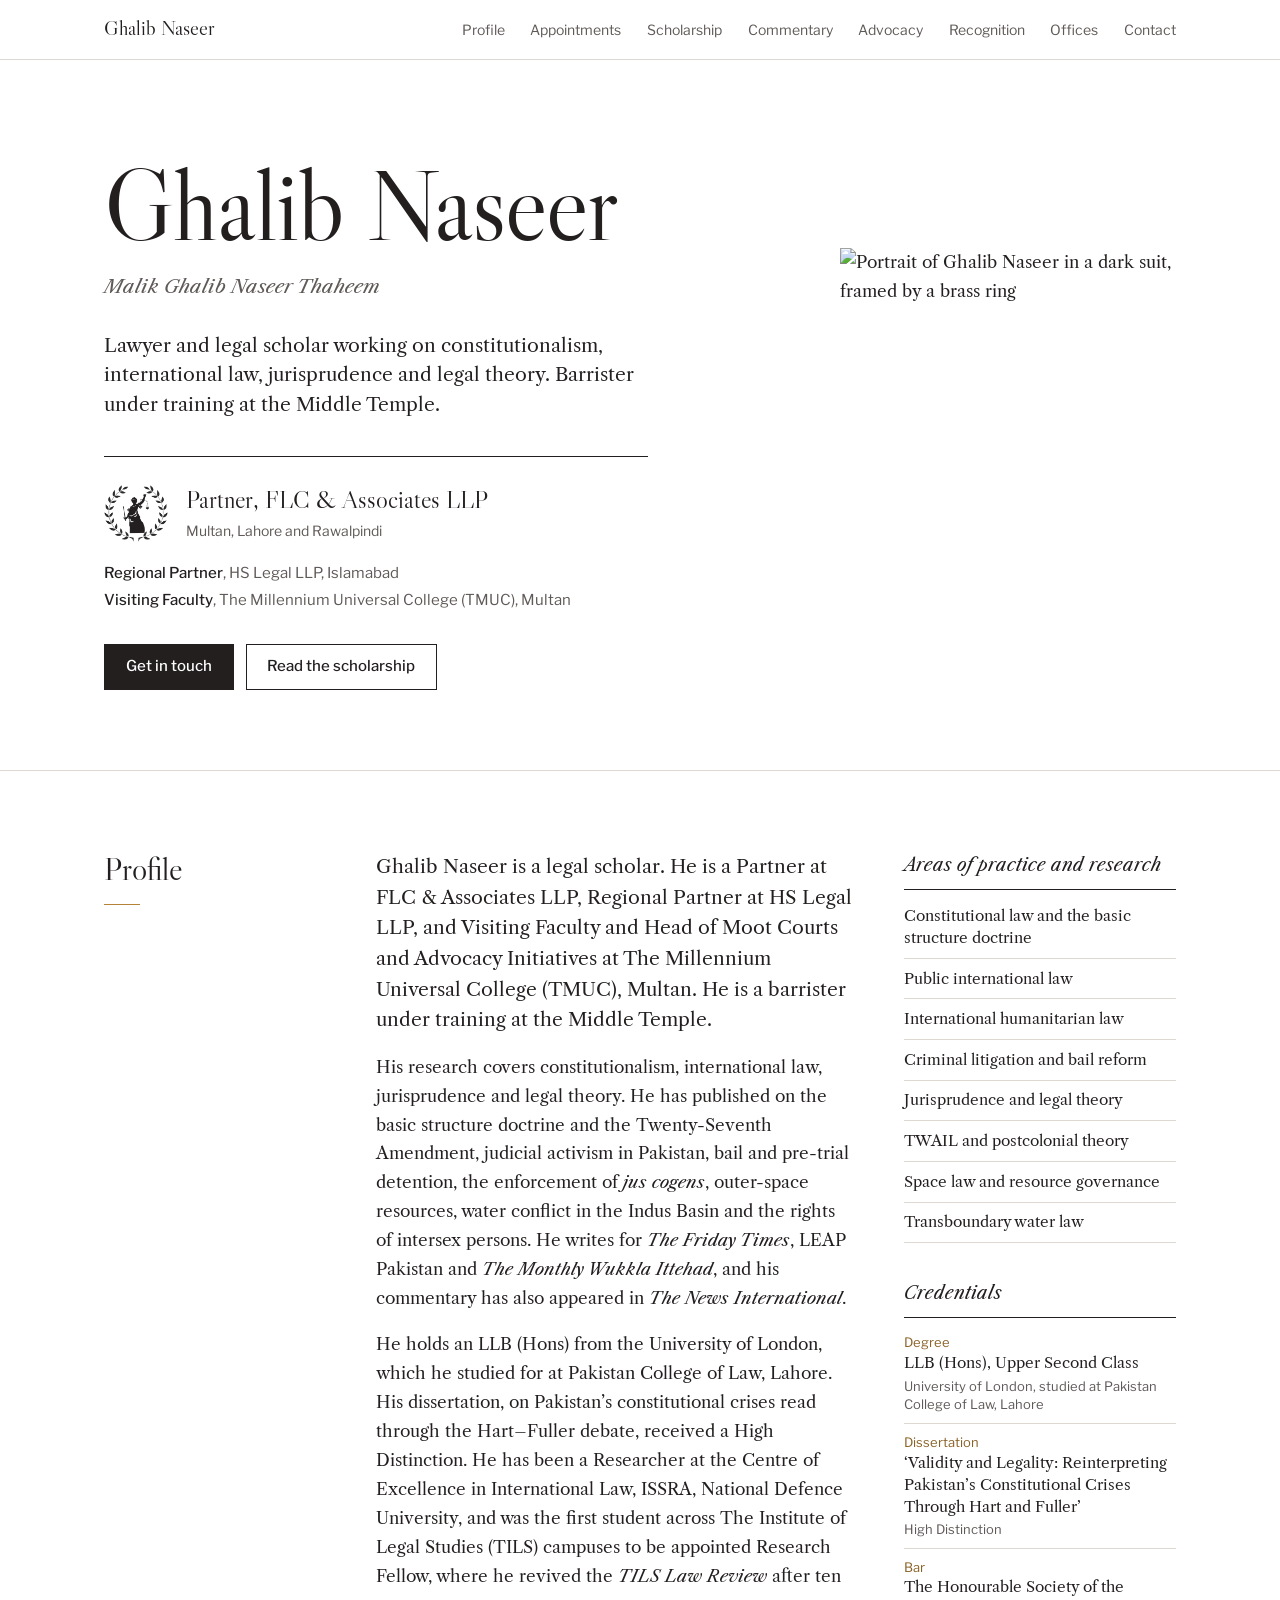
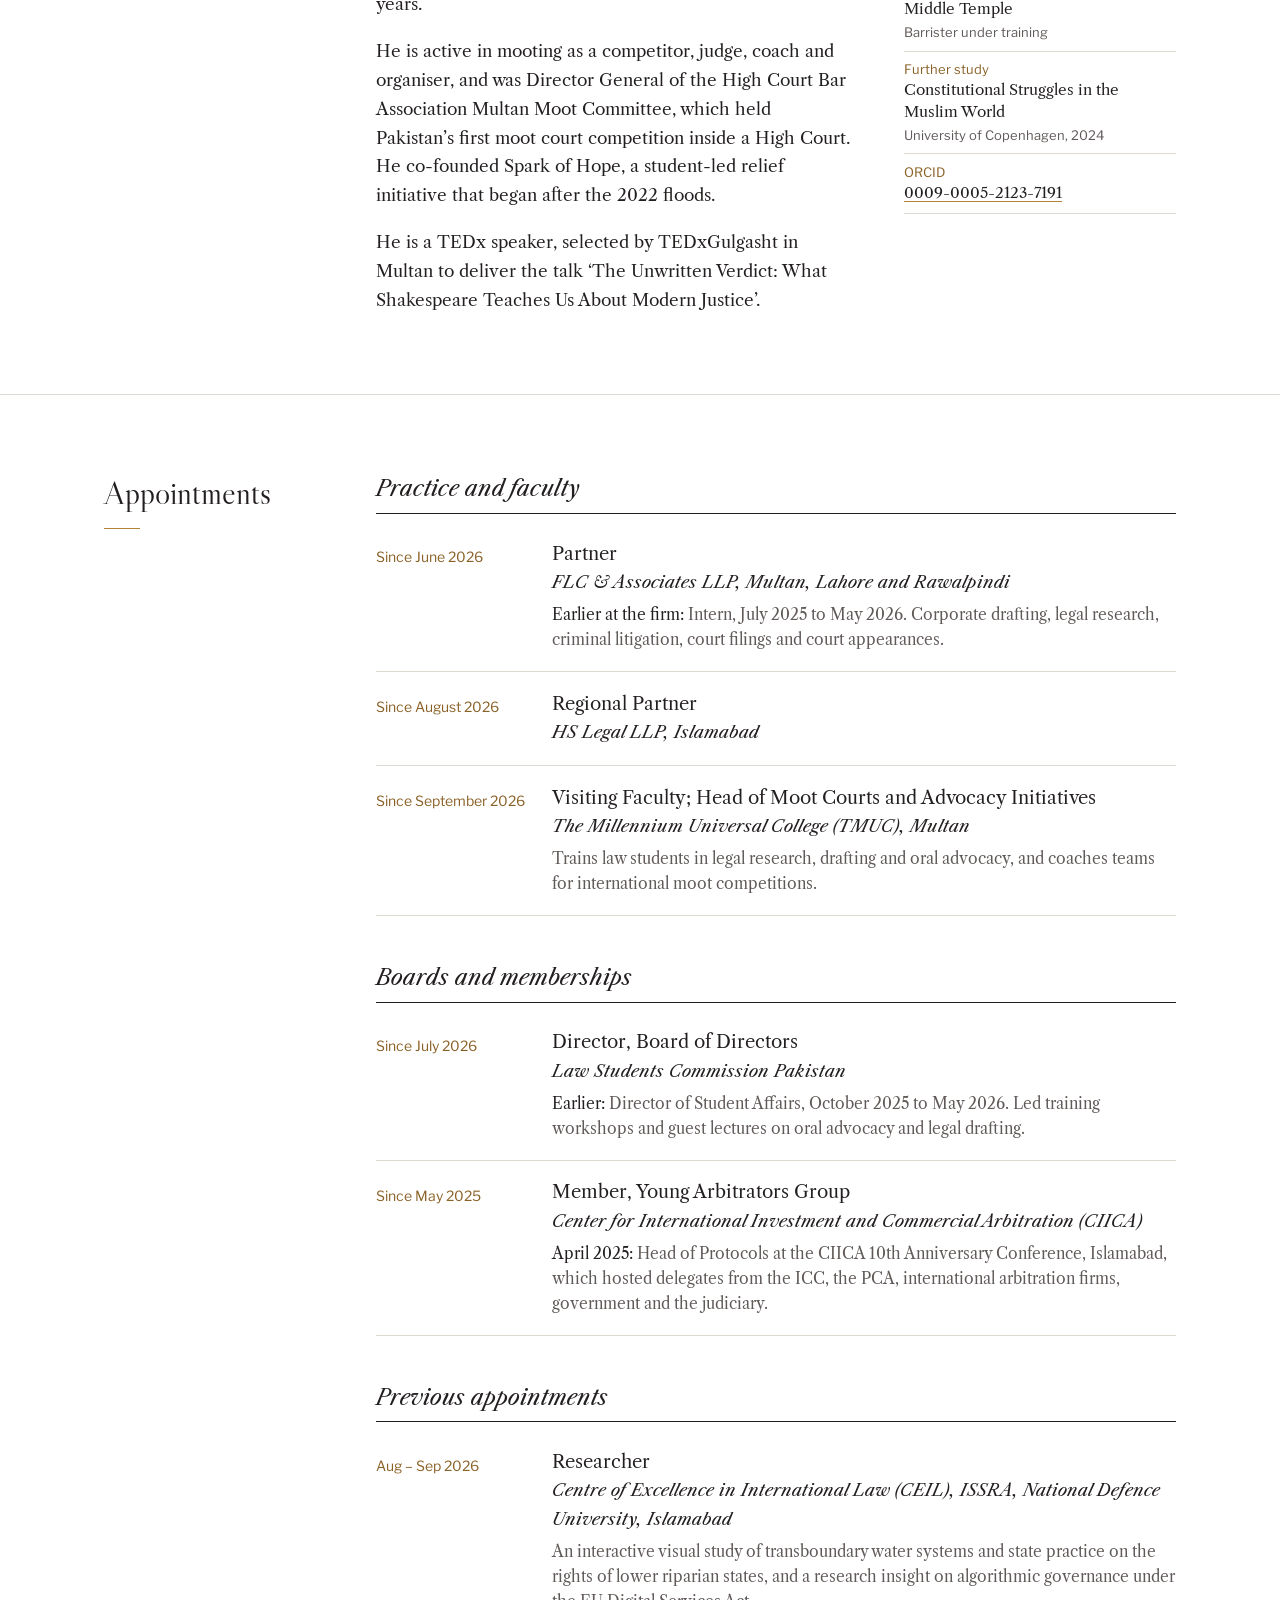
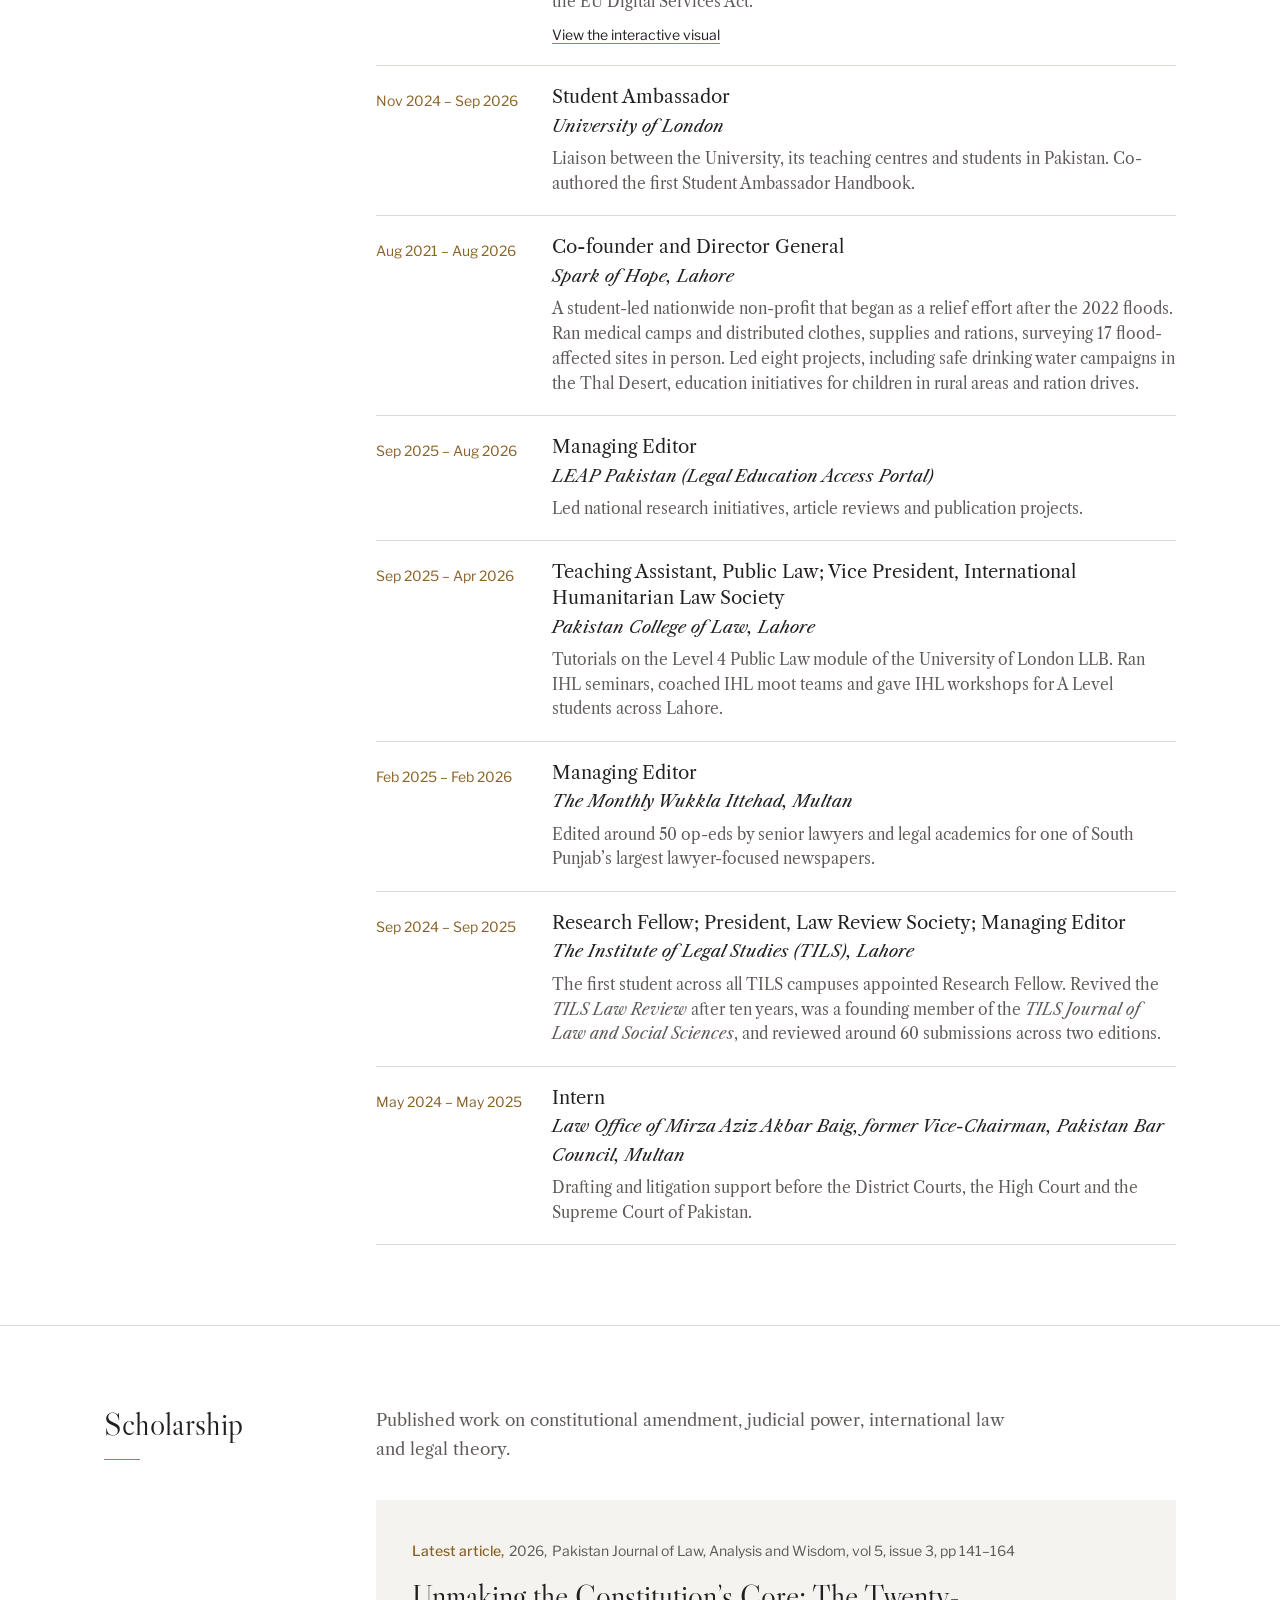
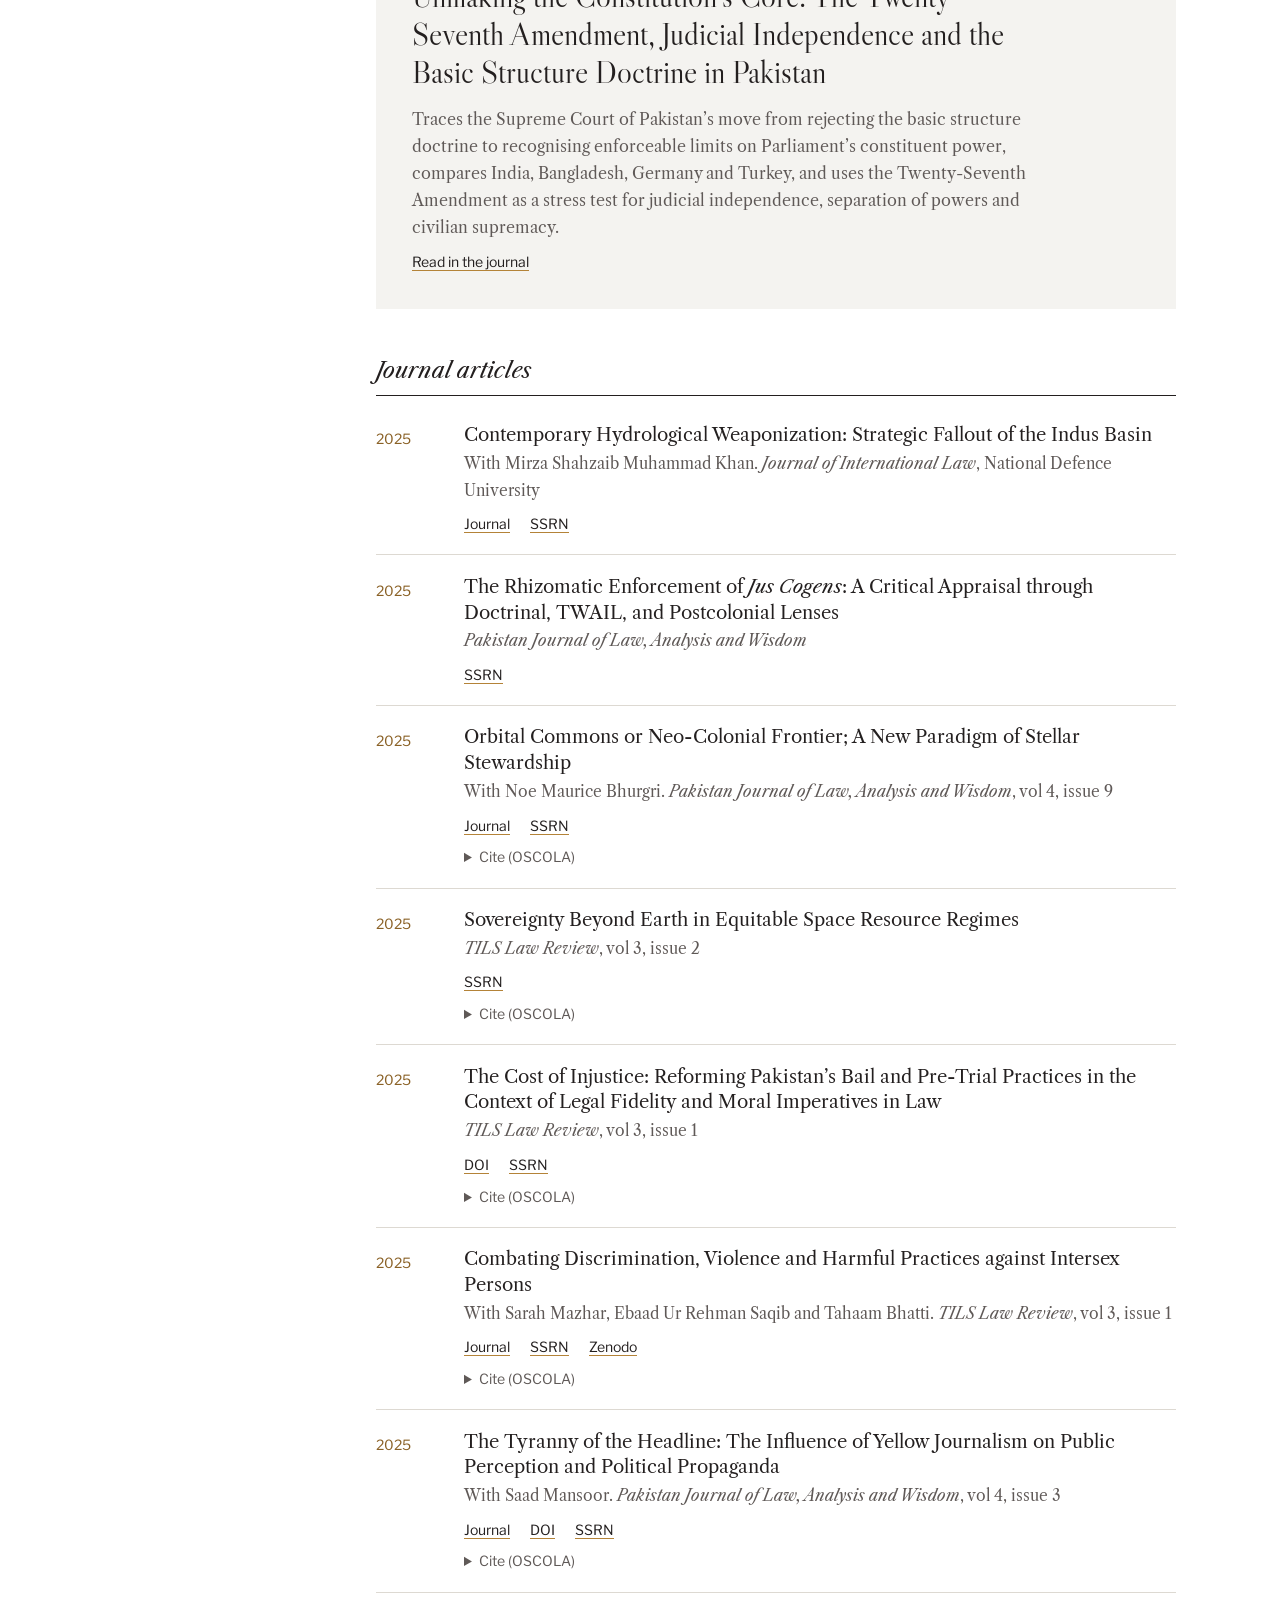
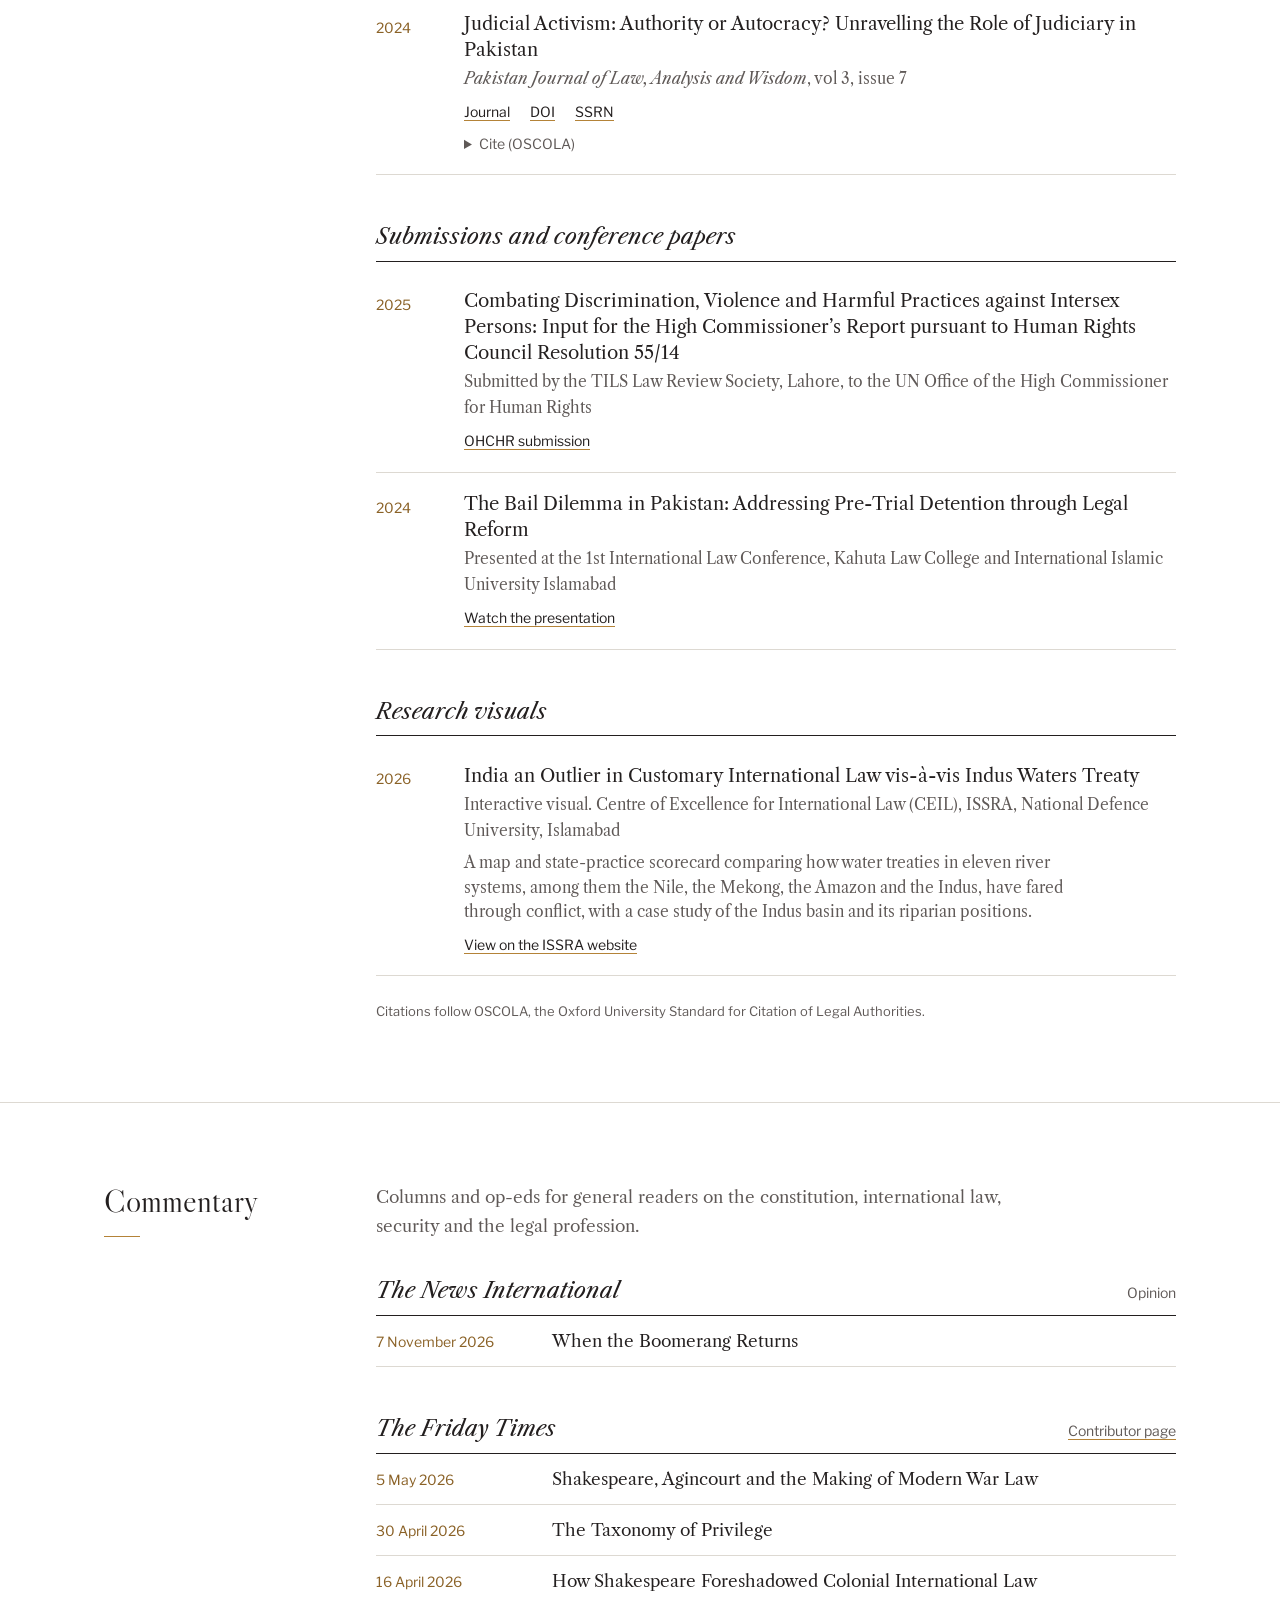
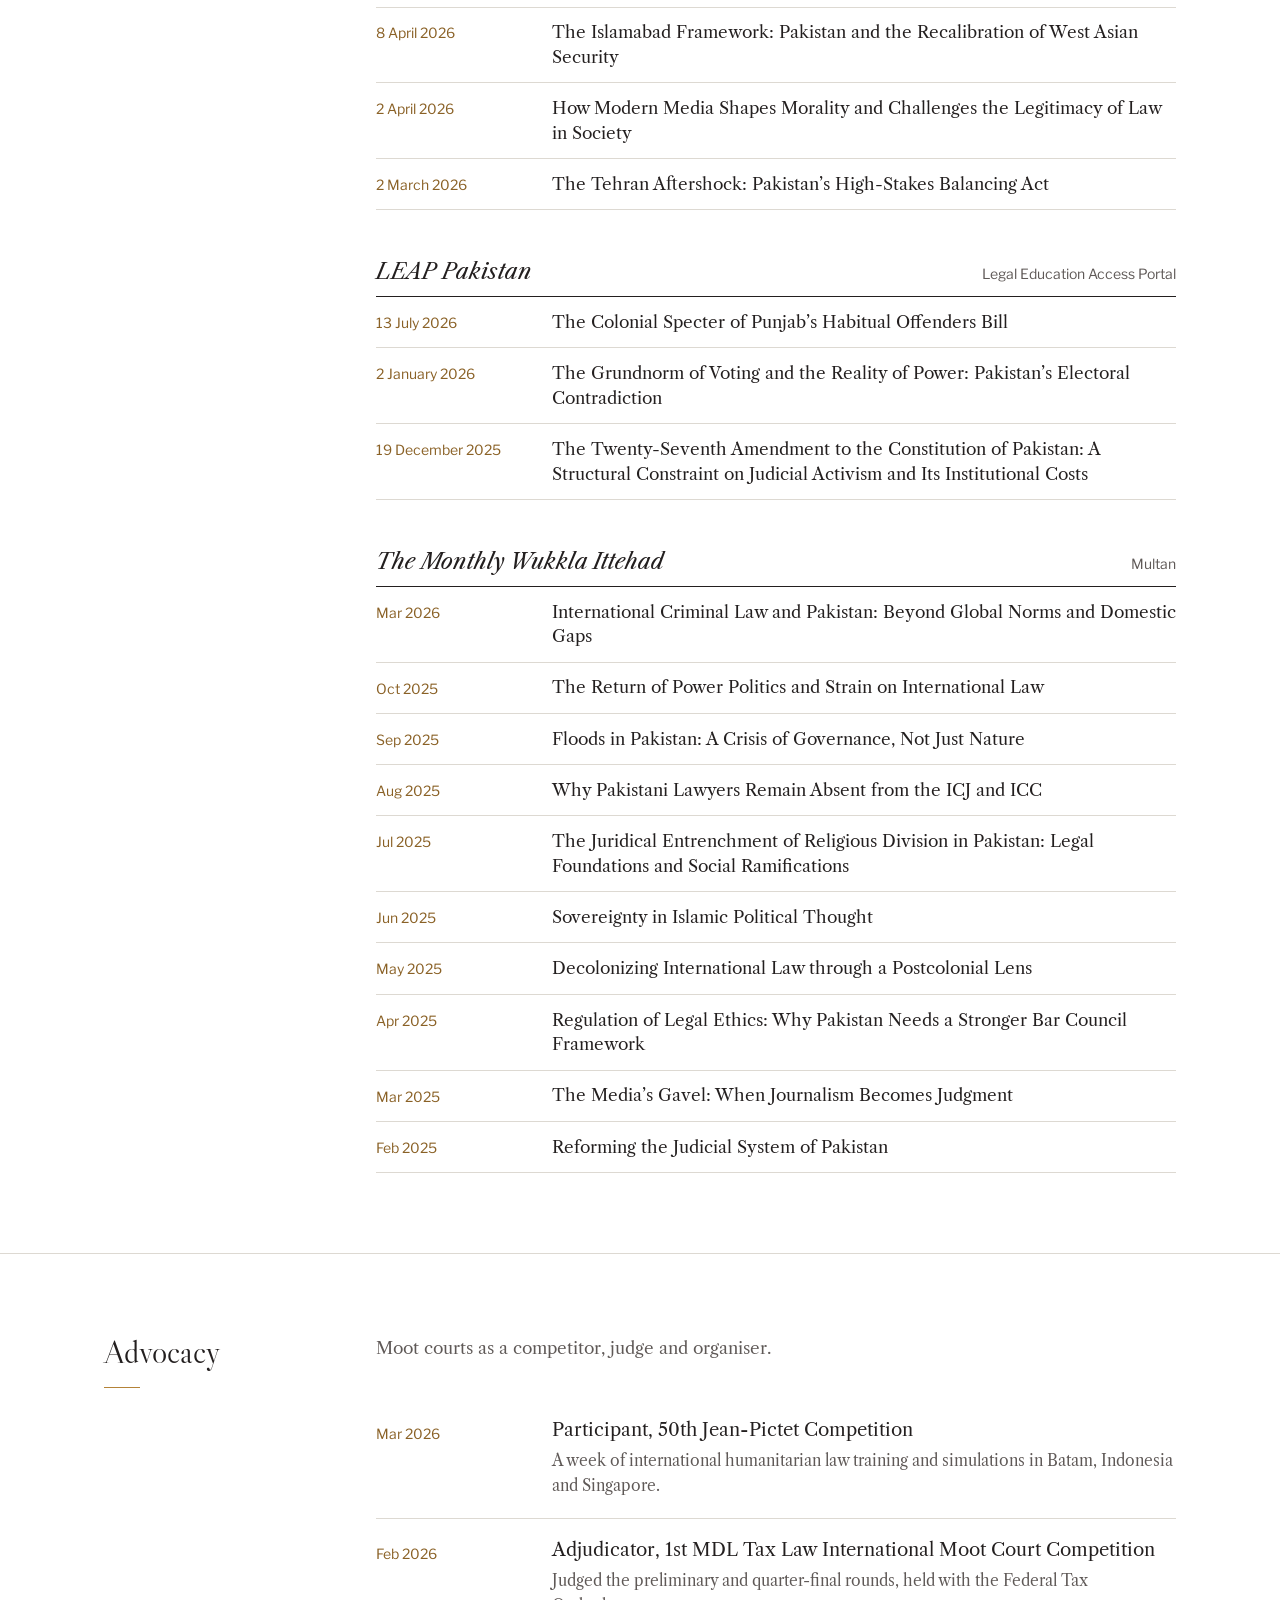
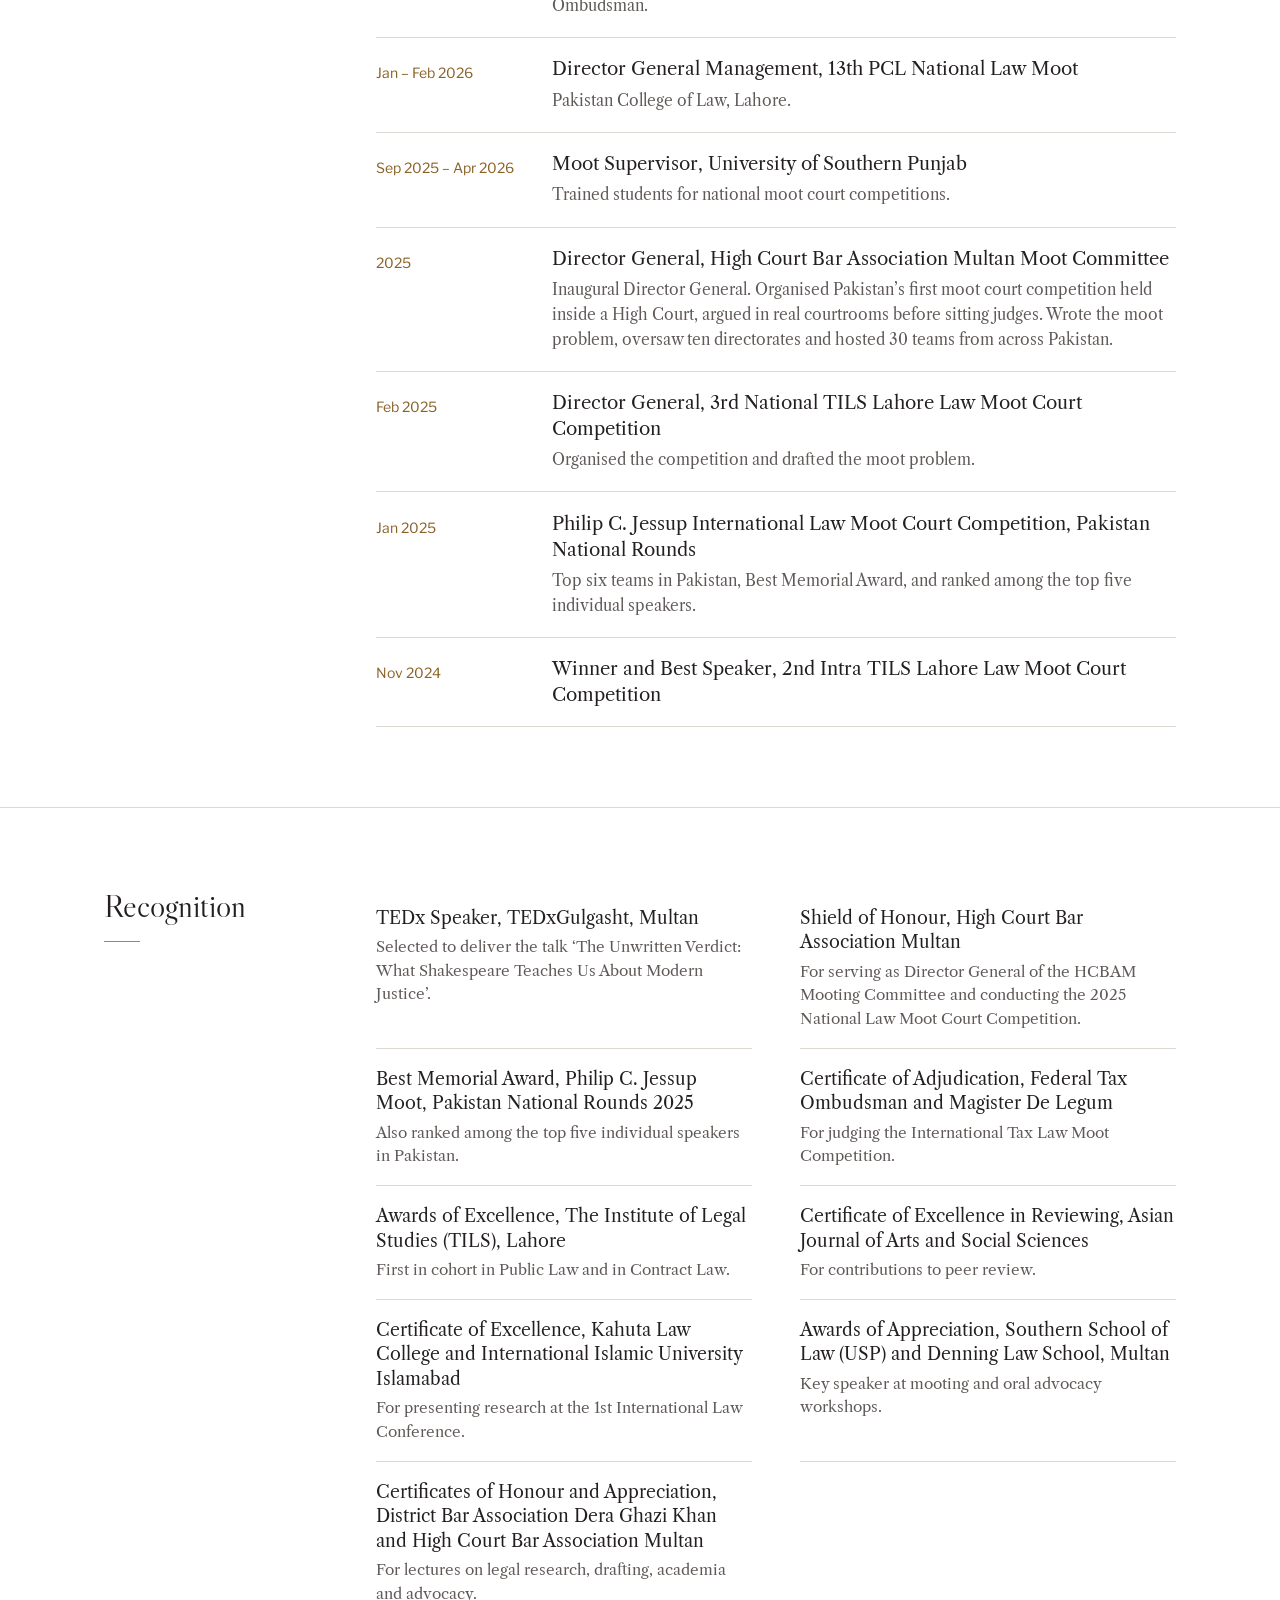
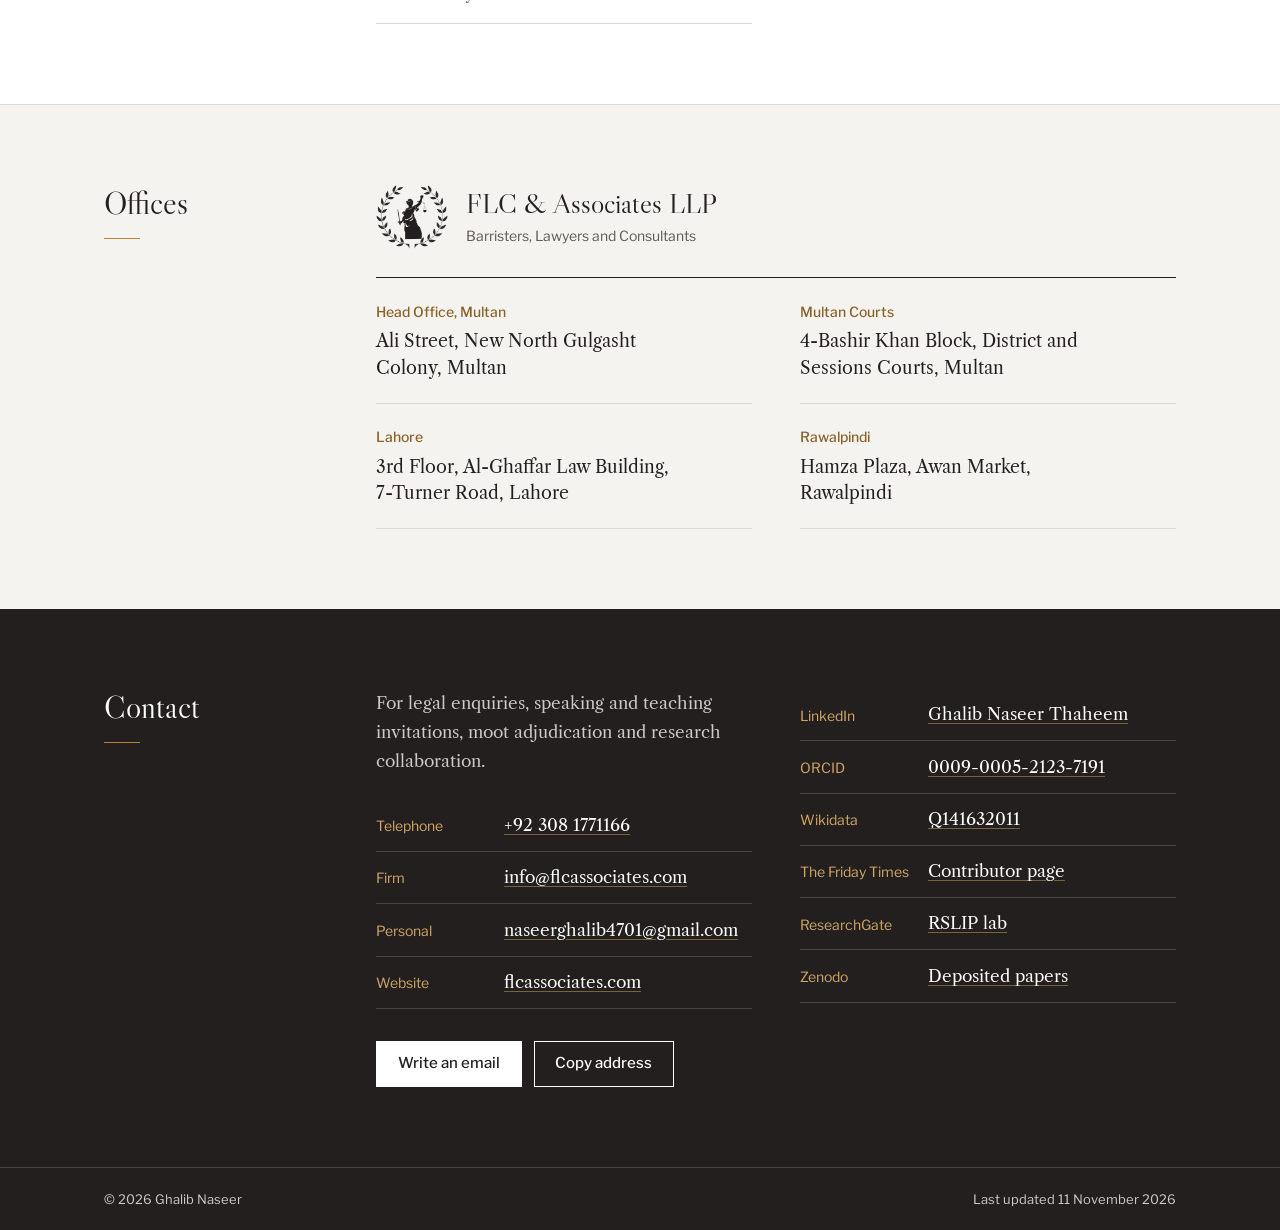
==== commit c586f262: "Add ISSRA interactive visual on the Indus Waters Treaty Co-Authored-By: Claude Fable 5.2 <noreply@an" ====
--- a/index.html
+++ b/index.html
@@ -114,6 +114,15 @@
       "publisher": { "@type": "NewsMediaOrganization", "name": "The News International" }
     },
     {
+      "@type": "CreativeWork",
+      "name": "India an Outlier in Customary International Law vis-à-vis Indus Waters Treaty",
+      "genre": "Interactive infographic",
+      "author": { "@id": "https://ghalibnaseer.github.io/#person" },
+      "datePublished": "2026",
+      "publisher": { "@type": "Organization", "name": "Centre of Excellence for International Law (CEIL), ISSRA, National Defence University, Islamabad" },
+      "url": "https://issra.pk/infographics/Infographic-Indus-Abeyance.html"
+    },
+    {
       "@type": "ScholarlyArticle",
       "headline": "Unmaking the Constitution's Core: The Twenty-Seventh Amendment, Judicial Independence and the Basic Structure Doctrine in Pakistan",
       "author": { "@id": "https://ghalibnaseer.github.io/#person" },
@@ -524,6 +533,7 @@
             <h4>Researcher</h4>
             <p class="org">Centre of Excellence in International Law (CEIL), ISSRA, National Defence University, Islamabad</p>
             <p class="desc">An interactive visual study of transboundary water systems and state practice on the rights of lower riparian states, and a research insight on algorithmic governance under the EU Digital Services Act.</p>
+            <p class="links"><a href="https://issra.pk/infographics/Infographic-Indus-Abeyance.html">View the interactive visual</a></p>
           </div>
         </li>
         <li>
@@ -695,6 +705,18 @@
             <h4>The Bail Dilemma in Pakistan: Addressing Pre-Trial Detention through Legal Reform</h4>
             <p class="meta">Presented at the 1st International Law Conference, Kahuta Law College and International Islamic University Islamabad</p>
             <p class="links"><a href="https://youtu.be/9q46irLHP_Q">Watch the presentation</a></p>
+          </div>
+        </li>
+      </ol>
+      <h3>Research visuals</h3>
+      <ol class="works">
+        <li>
+          <span class="y">2026</span>
+          <div class="w">
+            <h4>India an Outlier in Customary International Law vis-à-vis Indus Waters Treaty</h4>
+            <p class="meta">Interactive visual. Centre of Excellence for International Law (CEIL), ISSRA, National Defence University, Islamabad</p>
+            <p class="desc">A map and state-practice scorecard comparing how water treaties in eleven river systems, among them the Nile, the Mekong, the Amazon and the Indus, have fared through conflict, with a case study of the Indus basin and its riparian positions.</p>
+            <p class="links"><a href="https://issra.pk/infographics/Infographic-Indus-Abeyance.html">View on the ISSRA website</a></p>
           </div>
         </li>
       </ol>
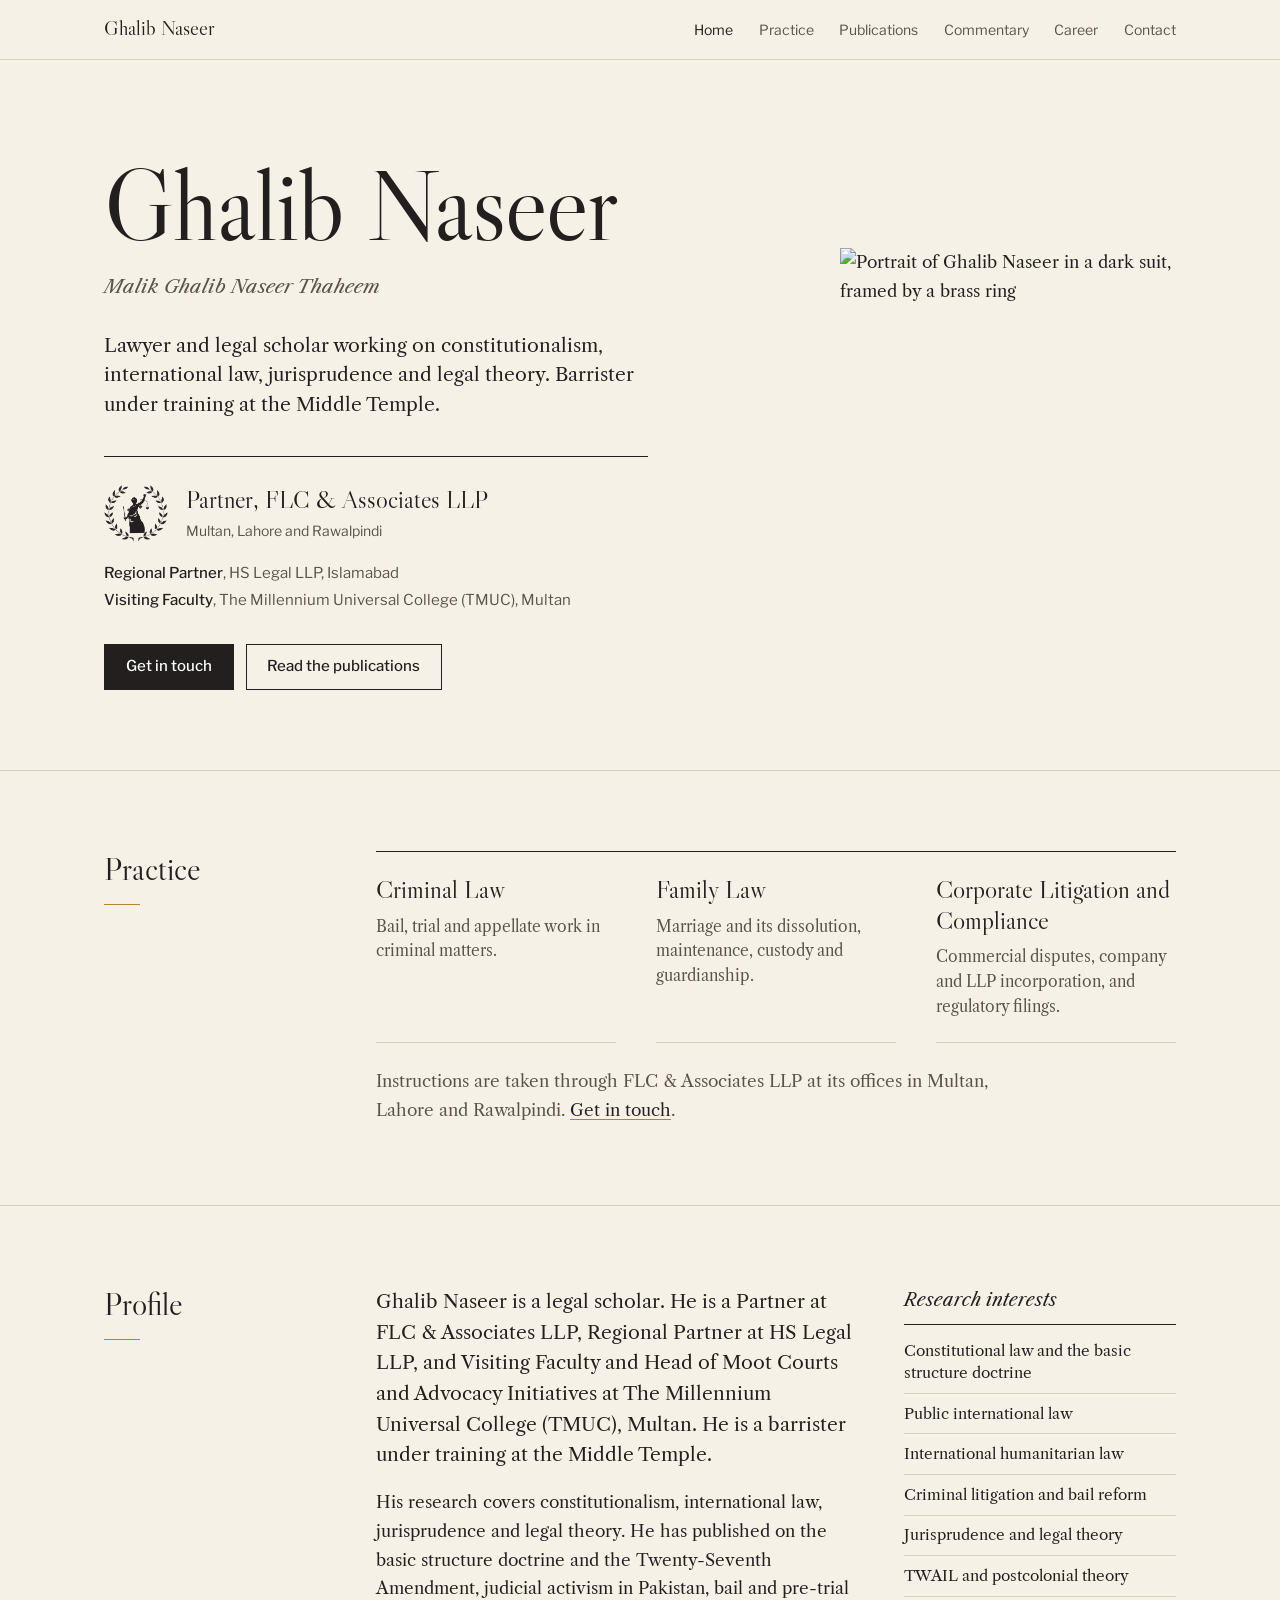
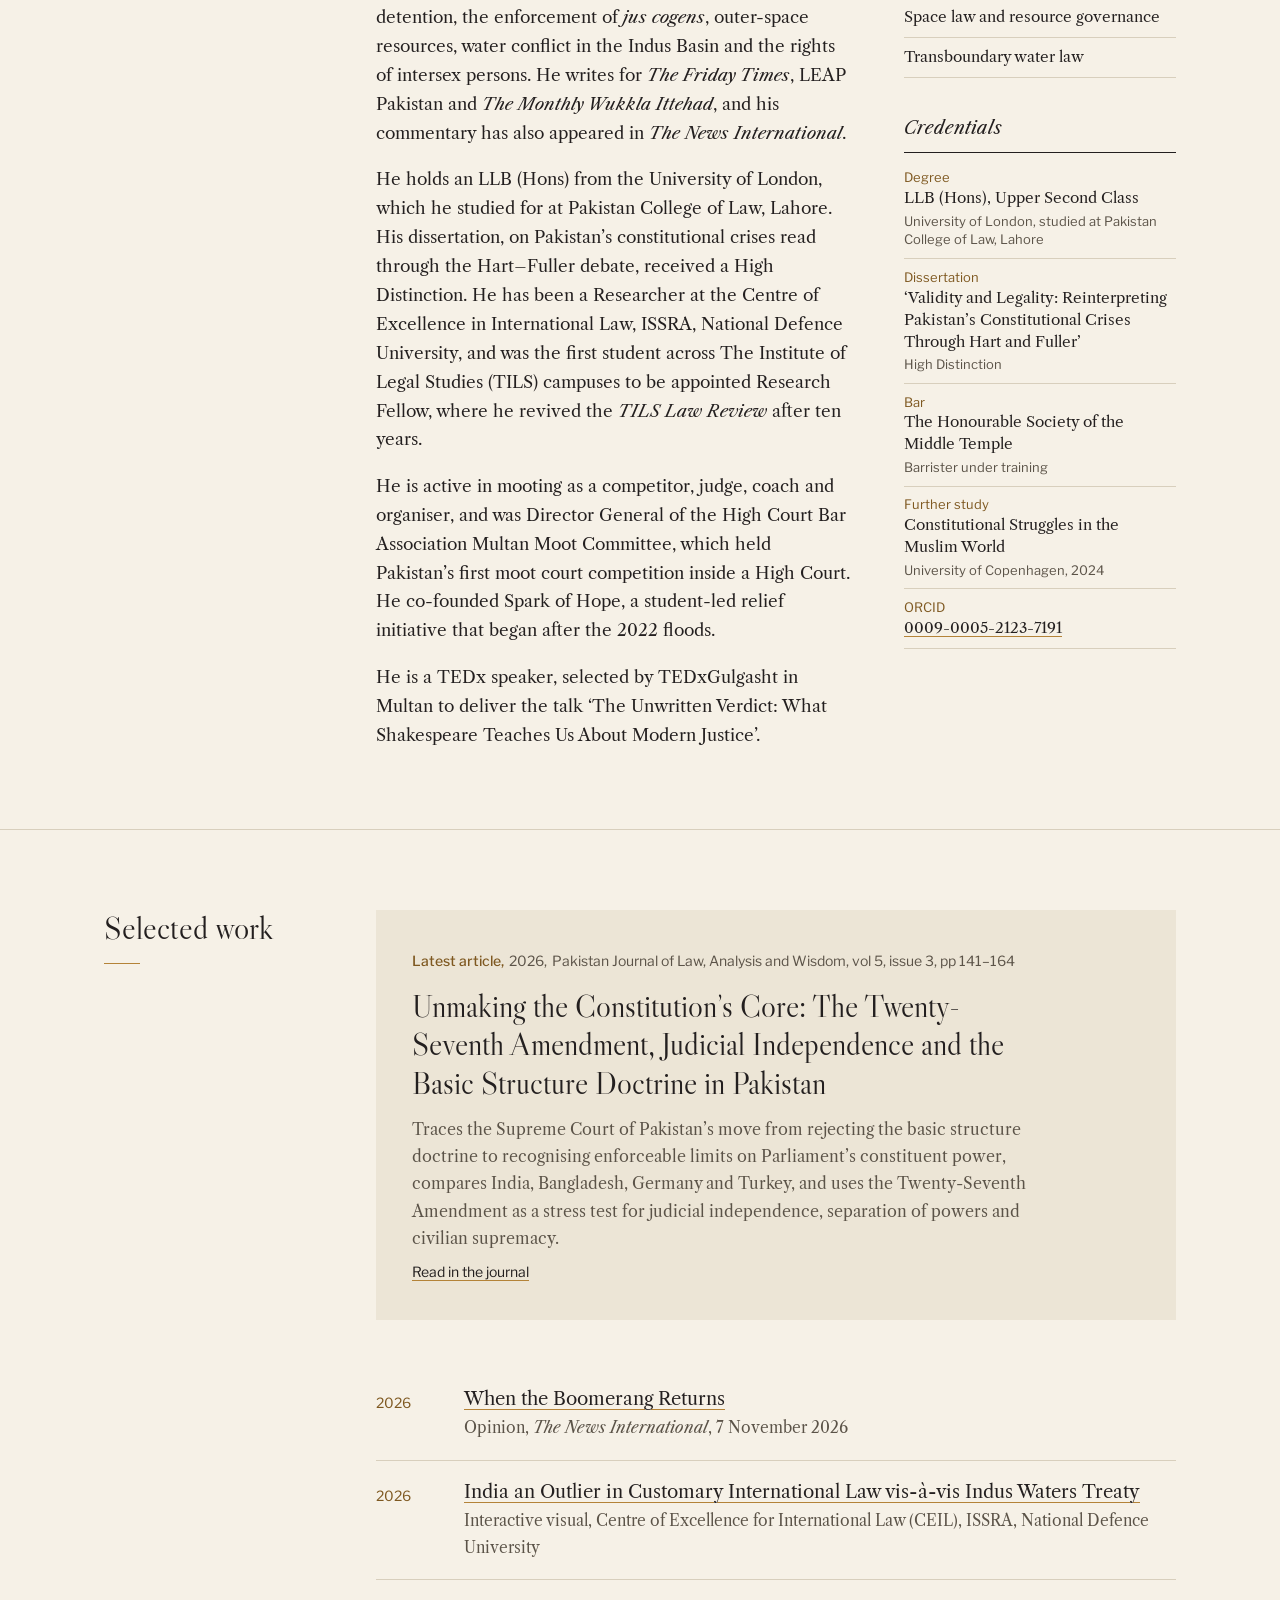
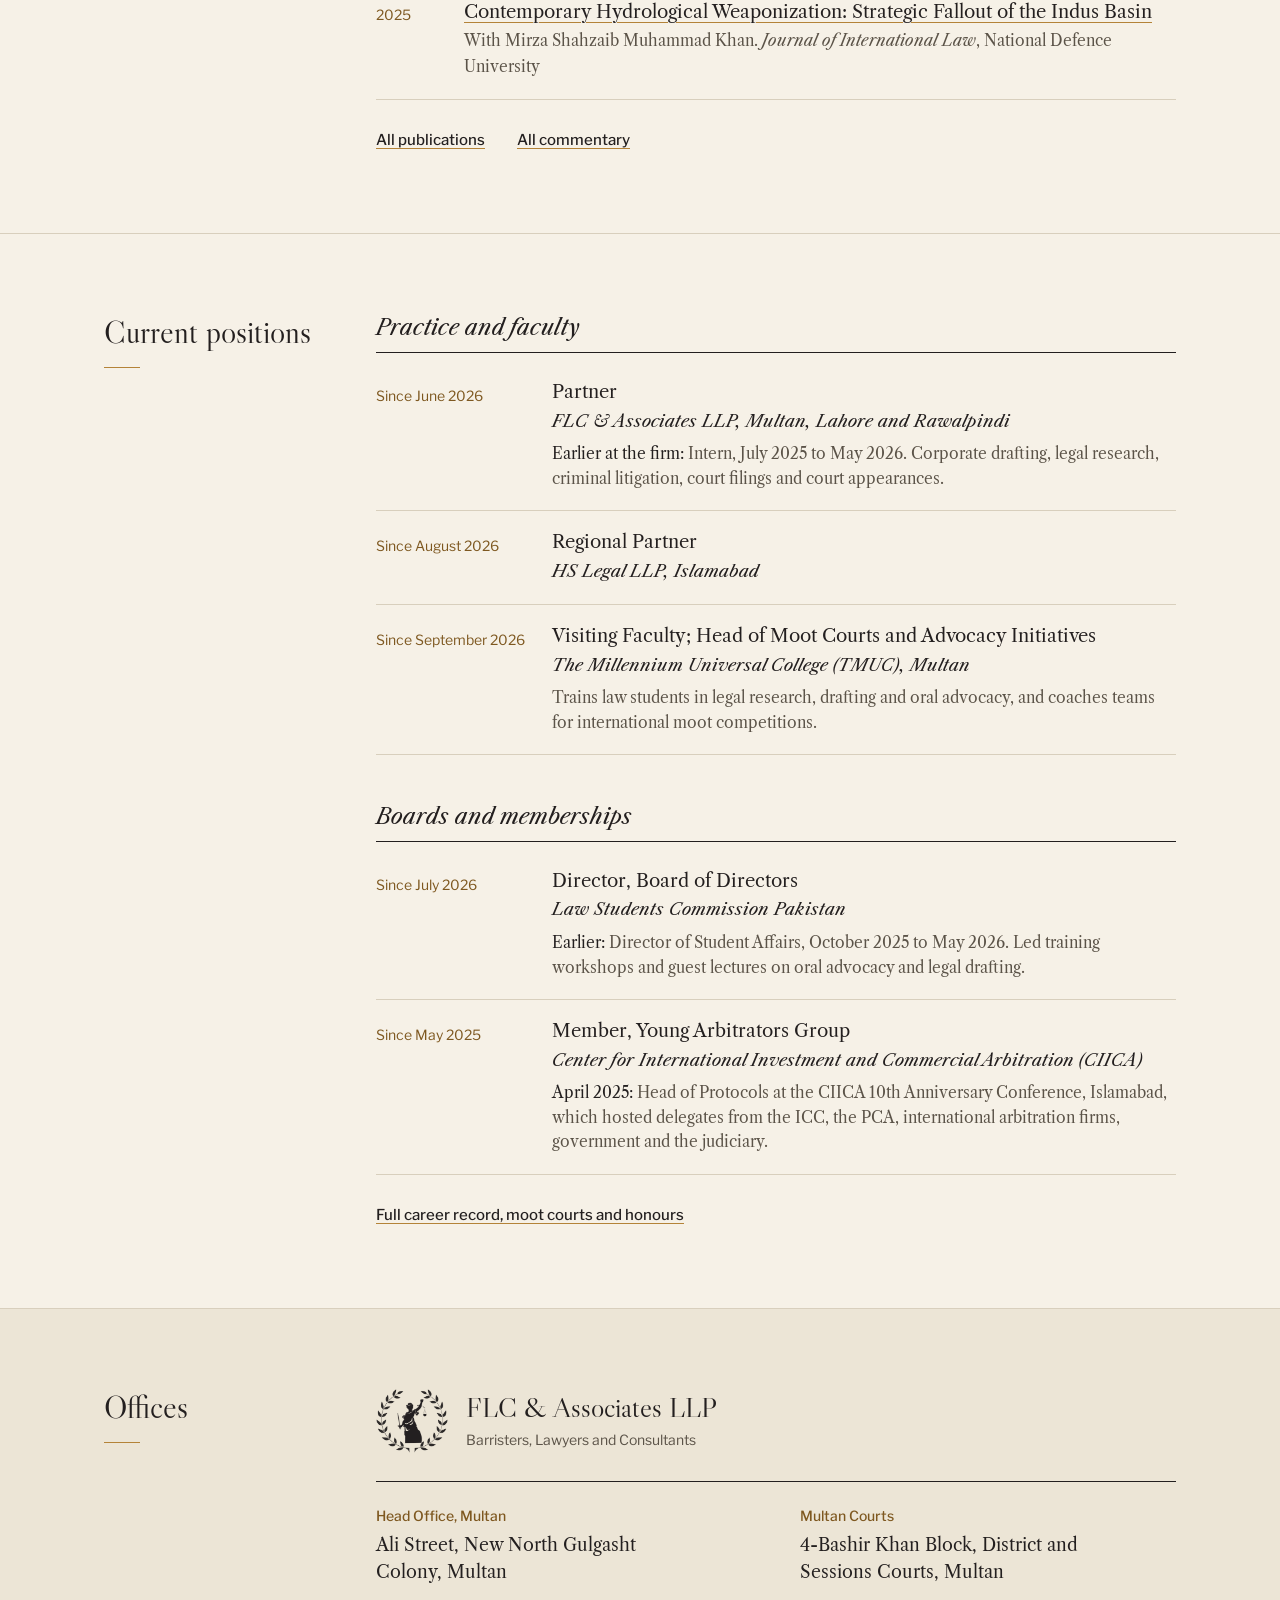
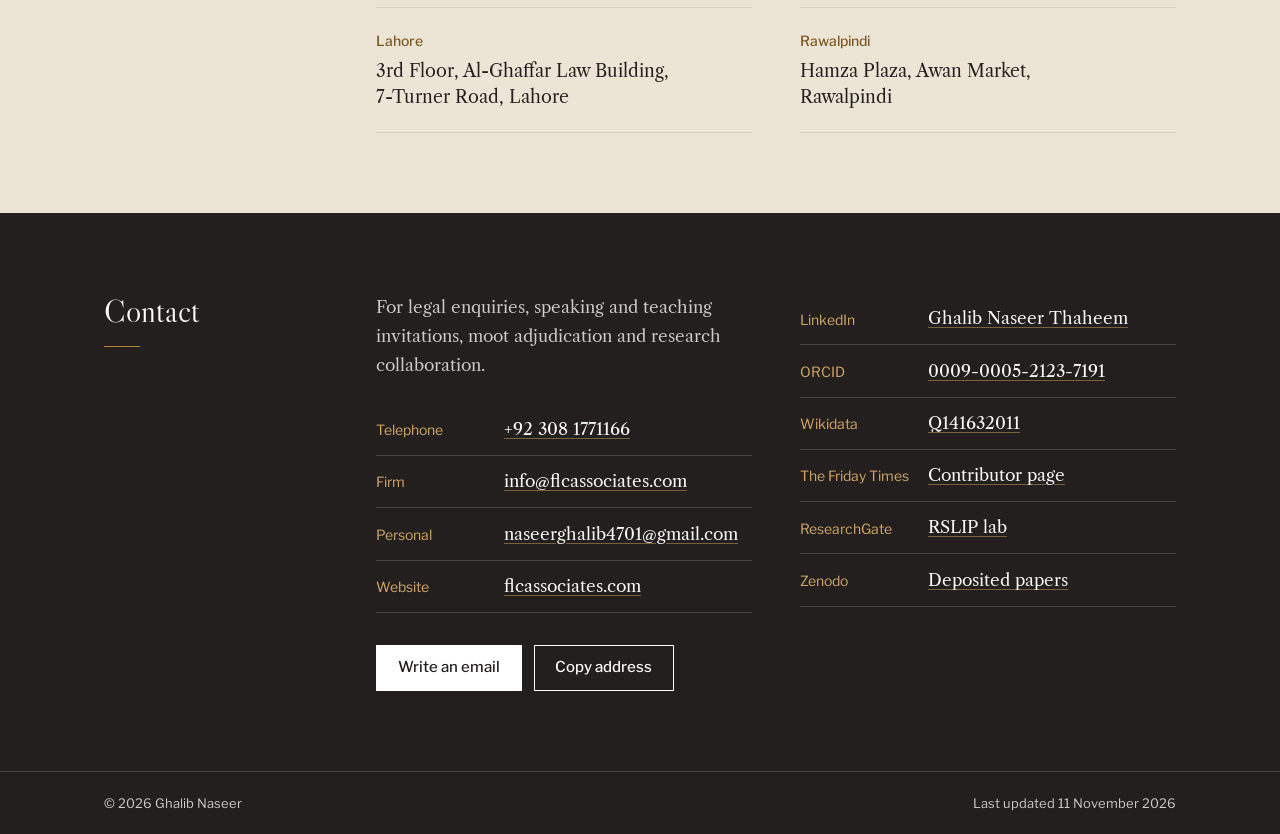
==== commit 4ed4ab86: "Split site into pages, add Practice section, move to ivory ground - Home page shortened: practice, p" ====
--- a/index.html
+++ b/index.html
@@ -17,6 +17,7 @@
 <meta name="twitter:card" content="summary">
 <link rel="preload" href="fonts/libre-caslon-display-latin-400-normal.woff2" as="font" type="font/woff2" crossorigin>
 <link rel="preload" href="fonts/libre-caslon-text-latin-400-normal.woff2" as="font" type="font/woff2" crossorigin>
+<link rel="stylesheet" href="site.css">
 
 <script type="application/ld+json">
 {
@@ -74,6 +75,9 @@
         "recognizedBy": { "@type": "CollegeOrUniversity", "name": "University of London" }
       },
       "knowsAbout": [
+        "Criminal law",
+        "Family law",
+        "Corporate litigation and compliance",
         "Constitutional law",
         "Basic structure doctrine",
         "Public international law",
@@ -202,198 +206,19 @@
   ]
 }
 </script>
-
-<style>
-@font-face { font-family: "Caslon Display"; src: url("fonts/libre-caslon-display-latin-400-normal.woff2") format("woff2"); font-weight: 400; font-style: normal; font-display: swap; }
-@font-face { font-family: "Caslon Text"; src: url("fonts/libre-caslon-text-latin-400-normal.woff2") format("woff2"); font-weight: 400; font-style: normal; font-display: swap; }
-@font-face { font-family: "Caslon Text"; src: url("fonts/libre-caslon-text-latin-400-italic.woff2") format("woff2"); font-weight: 400; font-style: italic; font-display: swap; }
-@font-face { font-family: "Franklin"; src: url("fonts/libre-franklin-latin-wght-normal.woff2") format("woff2"); font-weight: 100 900; font-style: normal; font-display: swap; }
-
-:root {
-  color-scheme: light;
-  --paper: #FFFFFF;
-  --stone: #F4F3F0;
-  --ink: #231F1F;
-  --muted: #5F5957;
-  --gold: #8A6126;
-  --gold-line: #B48338;
-  --rule: #DDD9D2;
-  --display: "Caslon Display", "Caslon Text", "Big Caslon", Georgia, serif;
-  --text: "Caslon Text", "Big Caslon", Georgia, serif;
-  --ui: "Franklin", "Franklin Gothic Medium", "Helvetica Neue", Arial, sans-serif;
-  --margin-col: 13rem;
-}
-*, *::before, *::after { box-sizing: border-box; }
-html { scroll-behavior: smooth; -webkit-text-size-adjust: 100%; }
-@media (prefers-reduced-motion: reduce) { html { scroll-behavior: auto; } }
-body { margin: 0; background: var(--paper); color: var(--ink); font-family: var(--text); font-size: 1.0625rem; line-height: 1.7; -webkit-font-smoothing: antialiased; }
-img { max-width: 100%; height: auto; }
-a { color: inherit; text-decoration-color: var(--gold-line); text-decoration-thickness: 1px; text-underline-offset: 0.2em; }
-a:hover { color: var(--gold); }
-:focus-visible { outline: 2px solid var(--gold-line); outline-offset: 3px; }
-h1, h2, h3, h4, p, ul, ol, dl, dd, address { margin: 0; padding: 0; font-style: normal; }
-ul, ol { list-style: none; }
-.wrap { max-width: 72rem; margin-inline: auto; padding-inline: clamp(1.25rem, 4vw, 2.5rem); }
-.skip { position: absolute; left: -999px; top: 0; background: var(--ink); color: #fff; padding: 0.6rem 1rem; font-family: var(--ui); font-size: 0.9rem; z-index: 20; }
-.skip:focus { left: 0; }
-
-/* Top bar */
-.topbar { position: sticky; top: 0; z-index: 10; background: var(--paper); border-bottom: 1px solid var(--rule); }
-.topbar .wrap { display: flex; align-items: baseline; justify-content: space-between; gap: 2rem; padding-block: 0.9rem; }
-.brand { font-family: var(--display); font-size: 1.3rem; line-height: 1.2; text-decoration: none; white-space: nowrap; }
-.nav { display: flex; gap: 1.6rem; overflow-x: auto; scrollbar-width: none; font-family: var(--ui); font-size: 0.875rem; }
-.nav::-webkit-scrollbar { display: none; }
-.nav a { text-decoration: none; color: var(--muted); white-space: nowrap; padding-block: 0.2rem; }
-.nav a:hover { color: var(--ink); }
-
-/* Hero */
-.hero { padding-block: clamp(3rem, 8vw, 6rem) clamp(3rem, 7vw, 5rem); }
-.hero .wrap { display: grid; grid-template-columns: minmax(0, 1fr) minmax(0, 21rem); gap: clamp(2rem, 6vw, 5rem); align-items: center; }
-.hero h1 { font-family: var(--display); font-weight: 400; font-size: clamp(3.1rem, 8.4vw, 6.25rem); line-height: 0.98; letter-spacing: -0.01em; }
-.fullname { margin-top: 1rem; font-style: italic; font-size: 1.2rem; color: var(--muted); }
-.calling { margin-top: 1.75rem; max-width: 34rem; font-size: 1.2rem; line-height: 1.55; }
-.firm { margin-top: 2.25rem; padding-top: 1.75rem; border-top: 1px solid var(--ink); display: flex; align-items: center; gap: 1.1rem; max-width: 34rem; }
-.firm img { width: 4rem; height: auto; flex: none; }
-.firm-role { font-family: var(--display); font-size: 1.55rem; line-height: 1.2; }
-.firm-place { margin-top: 0.25rem; font-family: var(--ui); font-size: 0.875rem; color: var(--muted); }
-.also { margin-top: 1.25rem; max-width: 34rem; font-family: var(--ui); font-size: 0.9375rem; line-height: 1.55; color: var(--muted); }
-.also li + li { margin-top: 0.2rem; }
-.also b { font-weight: 500; color: var(--ink); }
-.actions { margin-top: 2rem; display: flex; flex-wrap: wrap; gap: 0.75rem; }
-.btn { display: inline-block; font-family: var(--ui); font-size: 0.9375rem; font-weight: 500; line-height: 1; padding: 0.9rem 1.3rem; border: 1px solid var(--ink); background: transparent; color: var(--ink); text-decoration: none; cursor: pointer; }
-.btn-solid { background: var(--ink); color: #fff; }
-.btn:hover { border-color: var(--gold); color: var(--gold); }
-.btn-solid:hover { background: var(--gold); color: #fff; }
-.portrait { display: block; width: 100%; }
-
-/* Sections: heading in the margin, as in a law report */
-.section { border-top: 1px solid var(--rule); padding-block: clamp(3rem, 7vw, 5rem); }
-.section > .wrap { display: grid; grid-template-columns: var(--margin-col) minmax(0, 1fr); column-gap: clamp(2rem, 5vw, 4rem); }
-.section h2 { font-family: var(--display); font-weight: 400; font-size: 2rem; line-height: 1.15; align-self: start; position: sticky; top: 5rem; }
-.section h2::after { content: ""; display: block; width: 2.25rem; height: 1px; background: var(--gold-line); margin-top: 1rem; }
-.section[id] { scroll-margin-top: 3.5rem; }
-.intro { max-width: 40rem; color: var(--muted); margin-bottom: 2.25rem; }
-h3 { font-family: var(--text); font-weight: 400; font-style: italic; font-size: 1.35rem; line-height: 1.3; margin: 3rem 0 0.5rem; padding-bottom: 0.6rem; border-bottom: 1px solid var(--ink); }
-.body > h3:first-child, .intro + h3 { margin-top: 0; }
-h4 { font-family: var(--text); font-weight: 400; font-size: 1.15rem; line-height: 1.4; }
-
-/* Profile */
-.profile { display: grid; grid-template-columns: minmax(0, 1fr) minmax(0, 17rem); gap: clamp(2rem, 4vw, 3.5rem); }
-.prose p { max-width: 38rem; }
-.prose p + p { margin-top: 1.1rem; }
-.prose p:first-child { font-size: 1.2rem; line-height: 1.6; }
-.panel + .panel { margin-top: 2.25rem; }
-.panel-title { font-style: italic; font-size: 1.1rem; padding-bottom: 0.5rem; border-bottom: 1px solid var(--ink); margin-bottom: 0.4rem; }
-.areas li, .creds > div { padding-block: 0.55rem; border-bottom: 1px solid var(--rule); font-size: 0.95rem; line-height: 1.45; }
-.creds dt { font-family: var(--ui); font-size: 0.8125rem; color: var(--gold); }
-.creds small { display: block; font-family: var(--ui); font-size: 0.8125rem; color: var(--muted); margin-top: 0.15rem; }
-
-/* Dated entries */
-.ledger > li, .works > li { display: grid; grid-template-columns: 9.5rem minmax(0, 1fr); column-gap: 1.5rem; padding-block: 1.15rem; border-bottom: 1px solid var(--rule); }
-.works > li { grid-template-columns: 4rem minmax(0, 1fr); }
-.ledger .d, .works .y { font-family: var(--ui); font-size: 0.875rem; color: var(--gold); padding-top: 0.3rem; font-variant-numeric: tabular-nums; }
-.org { font-style: italic; margin-top: 0.1rem; }
-.desc, .earlier { margin-top: 0.4rem; font-size: 0.97rem; line-height: 1.6; color: var(--muted); max-width: 40rem; }
-.earlier b { font-weight: 400; color: var(--ink); }
-.meta { margin-top: 0.2rem; font-size: 0.97rem; color: var(--muted); }
-.links { margin-top: 0.5rem; display: flex; flex-wrap: wrap; gap: 0.3rem 1.25rem; font-family: var(--ui); font-size: 0.875rem; }
-.cite { margin-top: 0.5rem; font-family: var(--ui); font-size: 0.875rem; }
-.cite summary { cursor: pointer; color: var(--muted); width: fit-content; }
-.cite p { margin-top: 0.4rem; padding: 0.75rem 1rem; background: var(--stone); font-family: var(--text); font-size: 0.95rem; line-height: 1.55; }
-.footnote { margin-top: 1.5rem; font-family: var(--ui); font-size: 0.8125rem; color: var(--muted); }
-
-/* Featured article */
-.feature { background: var(--stone); padding: clamp(1.5rem, 3vw, 2.25rem); margin-bottom: 3rem; }
-.feature .label, .feature .yr, .feature .jr { font-family: var(--ui); font-size: 0.875rem; color: var(--muted); }
-.feature .label { color: var(--gold); font-weight: 500; }
-.feature .label::after, .feature .yr::after { content: ","; }
-.feature h4 { font-family: var(--display); font-size: clamp(1.5rem, 2.6vw, 1.95rem); line-height: 1.22; margin-top: 0.75rem; max-width: 38rem; }
-.feature h4 + p { margin-top: 0.9rem; max-width: 40rem; color: var(--muted); font-size: 1rem; }
-
-/* Commentary */
-.outlet-head { display: flex; flex-wrap: wrap; align-items: baseline; justify-content: space-between; gap: 0.25rem 1.5rem; margin-top: 3rem; padding-bottom: 0.6rem; border-bottom: 1px solid var(--ink); }
-.outlet:first-of-type .outlet-head { margin-top: 0; }
-.outlet-head h3 { margin: 0; padding: 0; border: 0; }
-.outlet-head span, .outlet-head a { font-family: var(--ui); font-size: 0.875rem; color: var(--muted); }
-.columns > li { display: grid; grid-template-columns: 9.5rem minmax(0, 1fr); column-gap: 1.5rem; padding-block: 0.8rem; border-bottom: 1px solid var(--rule); line-height: 1.45; }
-.columns time { font-family: var(--ui); font-size: 0.875rem; color: var(--gold); padding-top: 0.2rem; font-variant-numeric: tabular-nums; }
-.columns a { text-decoration: none; }
-.columns a:hover { text-decoration: underline; }
-
-/* Recognition */
-.honours { display: grid; grid-template-columns: repeat(2, minmax(0, 1fr)); column-gap: 3rem; }
-.honours li { padding-block: 1.1rem; border-bottom: 1px solid var(--rule); }
-.honours strong { display: block; font-weight: 400; font-size: 1.1rem; line-height: 1.4; }
-.honours span { display: block; margin-top: 0.3rem; font-size: 0.95rem; line-height: 1.55; color: var(--muted); }
-
-/* Offices */
-.offices-band { background: var(--stone); }
-.firm-line { display: flex; align-items: center; gap: 1.1rem; padding-bottom: 1.75rem; border-bottom: 1px solid var(--ink); }
-.firm-line img { width: 4.5rem; flex: none; }
-.firm-line .name { font-family: var(--display); font-size: 1.75rem; line-height: 1.2; }
-.firm-line .sub { font-family: var(--ui); font-size: 0.875rem; color: var(--muted); margin-top: 0.2rem; }
-.offices { display: grid; grid-template-columns: repeat(2, minmax(0, 1fr)); column-gap: 3rem; }
-.offices li { padding-block: 1.35rem; border-bottom: 1px solid var(--rule); }
-.offices .where { font-family: var(--ui); font-size: 0.875rem; font-weight: 500; color: var(--gold); }
-.offices address { margin-top: 0.3rem; font-size: 1.1rem; line-height: 1.5; max-width: 20rem; }
-
-/* Contact */
-.contact { background: var(--ink); color: #fff; padding-block: clamp(3rem, 7vw, 5rem); scroll-margin-top: 3.5rem; }
-.contact .wrap { display: grid; grid-template-columns: var(--margin-col) minmax(0, 1fr); column-gap: clamp(2rem, 5vw, 4rem); }
-.contact h2 { font-family: var(--display); font-weight: 400; font-size: 2rem; line-height: 1.15; }
-.contact h2::after { content: ""; display: block; width: 2.25rem; height: 1px; background: var(--gold-line); margin-top: 1rem; }
-.contact-grid { display: grid; grid-template-columns: repeat(2, minmax(0, 1fr)); gap: 2.5rem 3rem; }
-.contact .note { max-width: 26rem; color: #CFCAC5; margin-bottom: 1.5rem; }
-.contact dl > div { display: grid; grid-template-columns: 7rem minmax(0, 1fr); column-gap: 1rem; padding-block: 0.7rem; border-bottom: 1px solid #4A4443; }
-.contact dt { font-family: var(--ui); font-size: 0.875rem; color: #D2A766; padding-top: 0.2rem; }
-.contact dd { overflow-wrap: anywhere; }
-.contact a { text-decoration-color: #7A6240; }
-.contact a:hover { color: #E3BE84; }
-.contact .btn { border-color: #fff; color: #fff; }
-.contact .btn-solid { background: #fff; color: var(--ink); }
-.contact .btn:hover { border-color: #E3BE84; color: #E3BE84; }
-.contact .btn-solid:hover { background: #E3BE84; color: var(--ink); }
-
-footer.site { background: var(--ink); color: #CFCAC5; border-top: 1px solid #4A4443; font-family: var(--ui); font-size: 0.8125rem; }
-footer.site .wrap { display: flex; flex-wrap: wrap; justify-content: space-between; gap: 0.5rem 2rem; padding-block: 1.25rem; }
-
-@media (max-width: 60rem) {
-  .section > .wrap, .contact .wrap { grid-template-columns: minmax(0, 1fr); }
-  .section h2, .contact h2 { position: static; margin-bottom: 2rem; }
-  .profile { grid-template-columns: minmax(0, 1fr); }
-}
-@media (max-width: 46rem) {
-  .hero .wrap { grid-template-columns: minmax(0, 1fr); }
-  .hero-portrait { order: -1; max-width: 13rem; }
-  .honours, .offices, .contact-grid { grid-template-columns: minmax(0, 1fr); }
-  .ledger > li, .columns > li { grid-template-columns: minmax(0, 1fr); row-gap: 0.15rem; }
-  .ledger .d, .columns time { padding-top: 0; }
-  .works > li { grid-template-columns: 3.25rem minmax(0, 1fr); column-gap: 1rem; }
-  .topbar .wrap { flex-direction: column; gap: 0.4rem; padding-block: 0.7rem; }
-  .nav { width: 100%; gap: 1.25rem; }
-  .section[id], .contact { scroll-margin-top: 5.5rem; }
-  .contact dl > div { grid-template-columns: minmax(0, 1fr); }
-}
-@media print {
-  .topbar, .actions { display: none; }
-  .contact, footer.site { background: #fff; color: #000; }
-}
-</style>
 </head>
 <body>
 <a class="skip" href="#main">Skip to content</a>
 
 <header class="topbar">
   <div class="wrap">
-    <a class="brand" href="#top">Ghalib Naseer</a>
-    <nav class="nav" aria-label="Sections">
-      <a href="#profile">Profile</a>
-      <a href="#appointments">Appointments</a>
-      <a href="#scholarship">Scholarship</a>
-      <a href="#commentary">Commentary</a>
-      <a href="#advocacy">Advocacy</a>
-      <a href="#recognition">Recognition</a>
-      <a href="#offices">Offices</a>
+    <a class="brand" href="./">Ghalib Naseer</a>
+    <nav class="nav" aria-label="Site">
+      <a href="./" aria-current="page">Home</a>
+      <a href="index.html#practice">Practice</a>
+      <a href="publications.html">Publications</a>
+      <a href="commentary.html">Commentary</a>
+      <a href="career.html">Career</a>
       <a href="#contact">Contact</a>
     </nav>
   </div>
@@ -418,7 +243,7 @@
       </ul>
       <div class="actions">
         <a class="btn btn-solid" href="#contact">Get in touch</a>
-        <a class="btn" href="#scholarship">Read the scholarship</a>
+        <a class="btn" href="publications.html">Read the publications</a>
       </div>
     </div>
     <div class="hero-portrait">
@@ -431,6 +256,20 @@
 </section>
 
 <main id="main">
+
+  <section class="section" id="practice" aria-labelledby="practice-h">
+    <div class="wrap">
+      <h2 id="practice-h">Practice</h2>
+      <div class="body">
+      <ul class="practice">
+        <li><h3>Criminal Law</h3><p>Bail, trial and appellate work in criminal matters.</p></li>
+        <li><h3>Family Law</h3><p>Marriage and its dissolution, maintenance, custody and guardianship.</p></li>
+        <li><h3>Corporate Litigation and Compliance</h3><p>Commercial disputes, company and LLP incorporation, and regulatory filings.</p></li>
+      </ul>
+      <p class="instruct">Instructions are taken through FLC &amp; Associates LLP at its offices in Multan, Lahore and Rawalpindi. <a href="#contact">Get in touch</a>.</p>
+      </div>
+    </div>
+  </section>
 
   <section class="section" id="profile" aria-labelledby="profile-h">
     <div class="wrap">
@@ -446,7 +285,7 @@
         </div>
         <aside>
           <div class="panel">
-            <p class="panel-title">Areas of practice and research</p>
+            <p class="panel-title">Research interests</p>
             <ul class="areas">
               <li>Constitutional law and the basic structure doctrine</li>
               <li>Public international law</li>
@@ -474,134 +313,10 @@
     </div>
   </section>
 
-  <section class="section" id="appointments" aria-labelledby="appointments-h">
+  <section class="section" id="work" aria-labelledby="work-h">
     <div class="wrap">
-      <h2 id="appointments-h">Appointments</h2>
+      <h2 id="work-h">Selected work</h2>
       <div class="body">
-      <h3>Practice and faculty</h3>
-      <ol class="ledger">
-        <li>
-          <span class="d">Since June 2026</span>
-          <div class="b">
-            <h4>Partner</h4>
-            <p class="org">FLC &amp; Associates LLP, Multan, Lahore and Rawalpindi</p>
-            <p class="earlier"><b>Earlier at the firm:</b> Intern, July 2025 to May 2026. Corporate drafting, legal research, criminal litigation, court filings and court appearances.</p>
-          </div>
-        </li>
-        <li>
-          <span class="d">Since August 2026</span>
-          <div class="b">
-            <h4>Regional Partner</h4>
-            <p class="org">HS Legal LLP, Islamabad</p>
-          </div>
-        </li>
-        <li>
-          <span class="d">Since September 2026</span>
-          <div class="b">
-            <h4>Visiting Faculty; Head of Moot Courts and Advocacy Initiatives</h4>
-            <p class="org">The Millennium Universal College (TMUC), Multan</p>
-            <p class="desc">Trains law students in legal research, drafting and oral advocacy, and coaches teams for international moot competitions.</p>
-          </div>
-        </li>
-      </ol>
-
-      <h3>Boards and memberships</h3>
-      <ol class="ledger">
-        <li>
-          <span class="d">Since July 2026</span>
-          <div class="b">
-            <h4>Director, Board of Directors</h4>
-            <p class="org">Law Students Commission Pakistan</p>
-            <p class="earlier"><b>Earlier:</b> Director of Student Affairs, October 2025 to May 2026. Led training workshops and guest lectures on oral advocacy and legal drafting.</p>
-          </div>
-        </li>
-        <li>
-          <span class="d">Since May 2025</span>
-          <div class="b">
-            <h4>Member, Young Arbitrators Group</h4>
-            <p class="org">Center for International Investment and Commercial Arbitration (CIICA)</p>
-            <p class="earlier"><b>April 2025:</b> Head of Protocols at the CIICA 10th Anniversary Conference, Islamabad, which hosted delegates from the ICC, the PCA, international arbitration firms, government and the judiciary.</p>
-          </div>
-        </li>
-      </ol>
-
-      <h3>Previous appointments</h3>
-      <ol class="ledger">
-        <li>
-          <span class="d">Aug – Sep 2026</span>
-          <div class="b">
-            <h4>Researcher</h4>
-            <p class="org">Centre of Excellence in International Law (CEIL), ISSRA, National Defence University, Islamabad</p>
-            <p class="desc">An interactive visual study of transboundary water systems and state practice on the rights of lower riparian states, and a research insight on algorithmic governance under the EU Digital Services Act.</p>
-            <p class="links"><a href="https://issra.pk/infographics/Infographic-Indus-Abeyance.html">View the interactive visual</a></p>
-          </div>
-        </li>
-        <li>
-          <span class="d">Nov 2024 – Sep 2026</span>
-          <div class="b">
-            <h4>Student Ambassador</h4>
-            <p class="org">University of London</p>
-            <p class="desc">Liaison between the University, its teaching centres and students in Pakistan. Co-authored the first Student Ambassador Handbook.</p>
-          </div>
-        </li>
-        <li>
-          <span class="d">Aug 2021 – Aug 2026</span>
-          <div class="b">
-            <h4>Co-founder and Director General</h4>
-            <p class="org">Spark of Hope, Lahore</p>
-            <p class="desc">A student-led nationwide non-profit that began as a relief effort after the 2022 floods. Ran medical camps and distributed clothes, supplies and rations, surveying 17 flood-affected sites in person. Led eight projects, including safe drinking water campaigns in the Thal Desert, education initiatives for children in rural areas and ration drives.</p>
-          </div>
-        </li>
-        <li>
-          <span class="d">Sep 2025 – Aug 2026</span>
-          <div class="b">
-            <h4>Managing Editor</h4>
-            <p class="org">LEAP Pakistan (Legal Education Access Portal)</p>
-            <p class="desc">Led national research initiatives, article reviews and publication projects.</p>
-          </div>
-        </li>
-        <li>
-          <span class="d">Sep 2025 – Apr 2026</span>
-          <div class="b">
-            <h4>Teaching Assistant, Public Law; Vice President, International Humanitarian Law Society</h4>
-            <p class="org">Pakistan College of Law, Lahore</p>
-            <p class="desc">Tutorials on the Level 4 Public Law module of the University of London LLB. Ran IHL seminars, coached IHL moot teams and gave IHL workshops for A Level students across Lahore.</p>
-          </div>
-        </li>
-        <li>
-          <span class="d">Feb 2025 – Feb 2026</span>
-          <div class="b">
-            <h4>Managing Editor</h4>
-            <p class="org">The Monthly Wukkla Ittehad, Multan</p>
-            <p class="desc">Edited around 50 op-eds by senior lawyers and legal academics for one of South Punjab’s largest lawyer-focused newspapers.</p>
-          </div>
-        </li>
-        <li>
-          <span class="d">Sep 2024 – Sep 2025</span>
-          <div class="b">
-            <h4>Research Fellow; President, Law Review Society; Managing Editor</h4>
-            <p class="org">The Institute of Legal Studies (TILS), Lahore</p>
-            <p class="desc">The first student across all TILS campuses appointed Research Fellow. Revived the <i>TILS Law Review</i> after ten years, was a founding member of the <i>TILS Journal of Law and Social Sciences</i>, and reviewed around 60 submissions across two editions.</p>
-          </div>
-        </li>
-        <li>
-          <span class="d">May 2024 – May 2025</span>
-          <div class="b">
-            <h4>Intern</h4>
-            <p class="org">Law Office of Mirza Aziz Akbar Baig, former Vice-Chairman, Pakistan Bar Council, Multan</p>
-            <p class="desc">Drafting and litigation support before the District Courts, the High Court and the Supreme Court of Pakistan.</p>
-          </div>
-        </li>
-      </ol>
-      </div>
-    </div>
-  </section>
-
-  <section class="section" id="scholarship" aria-labelledby="scholarship-h">
-    <div class="wrap">
-      <h2 id="scholarship-h">Scholarship</h2>
-      <div class="body">
-      <p class="intro">Published work on constitutional amendment, judicial power, international law and legal theory.</p>
       <article class="feature" aria-label="Featured article">
         <div>
           <span class="label">Latest article</span>
@@ -614,262 +329,85 @@
           <p class="links"><a href="https://pjlaw.com.pk/index.php/Journal/article/view/v5i3-141-164">Read in the journal</a></p>
         </div>
       </article>
-
-      <h3>Journal articles</h3>
       <ol class="works">
+        <li>
+          <span class="y">2026</span>
+          <div class="w">
+            <h4><a href="https://www.thenews.pk/print/1447248-when-the-boomerang-returns">When the Boomerang Returns</a></h4>
+            <p class="meta">Opinion, <i>The News International</i>, 7 November 2026</p>
+          </div>
+        </li>
+        <li>
+          <span class="y">2026</span>
+          <div class="w">
+            <h4><a href="https://issra.pk/infographics/Infographic-Indus-Abeyance.html">India an Outlier in Customary International Law vis-à-vis Indus Waters Treaty</a></h4>
+            <p class="meta">Interactive visual, Centre of Excellence for International Law (CEIL), ISSRA, National Defence University</p>
+          </div>
+        </li>
         <li>
           <span class="y">2025</span>
           <div class="w">
-            <h4>Contemporary Hydrological Weaponization: Strategic Fallout of the Indus Basin</h4>
+            <h4><a href="https://jil.ndu.edu.pk/site/article/view/231">Contemporary Hydrological Weaponization: Strategic Fallout of the Indus Basin</a></h4>
             <p class="meta">With Mirza Shahzaib Muhammad Khan. <i>Journal of International Law</i>, National Defence University</p>
-            <p class="links"><a href="https://jil.ndu.edu.pk/site/article/view/231">Journal</a><a href="https://papers.ssrn.com/sol3/papers.cfm?abstract_id=5998594">SSRN</a></p>
-          </div>
-        </li>
-        <li>
-          <span class="y">2025</span>
-          <div class="w">
-            <h4>The Rhizomatic Enforcement of <i>Jus Cogens</i>: A Critical Appraisal through Doctrinal, TWAIL, and Postcolonial Lenses</h4>
-            <p class="meta"><i>Pakistan Journal of Law, Analysis and Wisdom</i></p>
-            <p class="links"><a href="https://papers.ssrn.com/sol3/papers.cfm?abstract_id=5906323">SSRN</a></p>
-          </div>
-        </li>
-        <li>
-          <span class="y">2025</span>
-          <div class="w">
-            <h4>Orbital Commons or Neo-Colonial Frontier; A New Paradigm of Stellar Stewardship</h4>
-            <p class="meta">With Noe Maurice Bhurgri. <i>Pakistan Journal of Law, Analysis and Wisdom</i>, vol 4, issue 9</p>
-            <p class="links"><a href="https://pjlaw.com.pk/index.php/Journal/article/view/v4i9-13-29">Journal</a><a href="https://papers.ssrn.com/sol3/papers.cfm?abstract_id=5554440">SSRN</a></p>
-            <details class="cite"><summary>Cite (OSCOLA)</summary><p>Ghalib Naseer and Noe Maurice Bhurgri, ‘Orbital Commons or Neo-Colonial Frontier; A New Paradigm of Stellar Stewardship’ (2025) 4(9) Pakistan Journal of Law, Analysis and Wisdom 13</p></details>
-          </div>
-        </li>
-        <li>
-          <span class="y">2025</span>
-          <div class="w">
-            <h4>Sovereignty Beyond Earth in Equitable Space Resource Regimes</h4>
-            <p class="meta"><i>TILS Law Review</i>, vol 3, issue 2</p>
-            <p class="links"><a href="https://papers.ssrn.com/sol3/papers.cfm?abstract_id=5521121">SSRN</a></p>
-            <details class="cite"><summary>Cite (OSCOLA)</summary><p>Ghalib Naseer, ‘Sovereignty Beyond Earth in Equitable Space Resource Regimes’ (2025) 3(2) TILS Law Review</p></details>
-          </div>
-        </li>
-        <li>
-          <span class="y">2025</span>
-          <div class="w">
-            <h4>The Cost of Injustice: Reforming Pakistan’s Bail and Pre-Trial Practices in the Context of Legal Fidelity and Moral Imperatives in Law</h4>
-            <p class="meta"><i>TILS Law Review</i>, vol 3, issue 1</p>
-            <p class="links"><a href="https://doi.org/10.5281/zenodo.15446056">DOI</a><a href="https://papers.ssrn.com/sol3/papers.cfm?abstract_id=5257616">SSRN</a></p>
-            <details class="cite"><summary>Cite (OSCOLA)</summary><p>Ghalib Naseer, ‘The Cost of Injustice: Reforming Pakistan’s Bail and Pre-Trial Practices in the Context of Legal Fidelity and Moral Imperatives in Law’ (2025) 3(1) TILS Law Review 15</p></details>
-          </div>
-        </li>
-        <li>
-          <span class="y">2025</span>
-          <div class="w">
-            <h4>Combating Discrimination, Violence and Harmful Practices against Intersex Persons</h4>
-            <p class="meta">With Sarah Mazhar, Ebaad Ur Rehman Saqib and Tahaam Bhatti. <i>TILS Law Review</i>, vol 3, issue 1</p>
-            <p class="links"><a href="https://tils.edu.pk/wp-content/uploads/2025/05/Combating-Discrimination-Violence-and-Harmful-Practices-against-Intersex-Persons.htm">Journal</a><a href="https://papers.ssrn.com/sol3/papers.cfm?abstract_id=5261702">SSRN</a><a href="https://zenodo.org/records/15467220">Zenodo</a></p>
-            <details class="cite"><summary>Cite (OSCOLA)</summary><p>Sarah Mazhar and others, ‘Combating Discrimination, Violence and Harmful Practices against Intersex Persons’ (2025) 3(1) TILS Law Review</p></details>
-          </div>
-        </li>
-        <li>
-          <span class="y">2025</span>
-          <div class="w">
-            <h4>The Tyranny of the Headline: The Influence of Yellow Journalism on Public Perception and Political Propaganda</h4>
-            <p class="meta">With Saad Mansoor. <i>Pakistan Journal of Law, Analysis and Wisdom</i>, vol 4, issue 3</p>
-            <p class="links"><a href="https://pjlaw.com.pk/index.php/Journal/article/view/v4i3-1-11">Journal</a><a href="https://doi.org/10.5281/zenodo.15114015">DOI</a><a href="https://papers.ssrn.com/sol3/papers.cfm?abstract_id=5199291">SSRN</a></p>
-            <details class="cite"><summary>Cite (OSCOLA)</summary><p>Ghalib Naseer and Saad Mansoor, ‘The Tyranny of the Headline: The Influence of Yellow Journalism on Public Perception and Political Propaganda’ (2025) 4(3) Pakistan Journal of Law, Analysis and Wisdom 1</p></details>
-          </div>
-        </li>
-        <li>
-          <span class="y">2024</span>
-          <div class="w">
-            <h4>Judicial Activism: Authority or Autocracy? Unravelling the Role of Judiciary in Pakistan</h4>
-            <p class="meta"><i>Pakistan Journal of Law, Analysis and Wisdom</i>, vol 3, issue 7</p>
-            <p class="links"><a href="https://pjlaw.com.pk/index.php/Journal/article/view/v3i7-31-50">Journal</a><a href="https://doi.org/10.5281/zenodo.13207499">DOI</a><a href="https://papers.ssrn.com/sol3/papers.cfm?abstract_id=5194287">SSRN</a></p>
-            <details class="cite"><summary>Cite (OSCOLA)</summary><p>Ghalib Naseer, ‘Judicial Activism: Authority or Autocracy? Unravelling the Role of Judiciary in Pakistan’ (2024) 3(7) Pakistan Journal of Law, Analysis and Wisdom 31</p></details>
           </div>
         </li>
       </ol>
-
-      <h3>Submissions and conference papers</h3>
-      <ol class="works">
-        <li>
-          <span class="y">2025</span>
-          <div class="w">
-            <h4>Combating Discrimination, Violence and Harmful Practices against Intersex Persons: Input for the High Commissioner’s Report pursuant to Human Rights Council Resolution 55/14</h4>
-            <p class="meta">Submitted by the TILS Law Review Society, Lahore, to the UN Office of the High Commissioner for Human Rights</p>
-            <p class="links"><a href="https://www.ohchr.org/sites/default/files/documents/cfi-subm/hc-hcr-res-55-14/subm-preparation-hc-hr-aca-101-tils-law-review-society-lahore.docx">OHCHR submission</a></p>
-          </div>
-        </li>
-        <li>
-          <span class="y">2024</span>
-          <div class="w">
-            <h4>The Bail Dilemma in Pakistan: Addressing Pre-Trial Detention through Legal Reform</h4>
-            <p class="meta">Presented at the 1st International Law Conference, Kahuta Law College and International Islamic University Islamabad</p>
-            <p class="links"><a href="https://youtu.be/9q46irLHP_Q">Watch the presentation</a></p>
+      <p class="more"><a href="publications.html">All publications</a><a href="commentary.html">All commentary</a></p>
+      </div>
+    </div>
+  </section>
+
+  <section class="section" id="positions" aria-labelledby="positions-h">
+    <div class="wrap">
+      <h2 id="positions-h">Current positions</h2>
+      <div class="body">
+      <h3>Practice and faculty</h3>
+      <ol class="ledger">
+        <li>
+          <span class="d">Since June 2026</span>
+          <div class="b">
+            <h4>Partner</h4>
+            <p class="org">FLC &amp; Associates LLP, Multan, Lahore and Rawalpindi</p>
+            <p class="earlier"><b>Earlier at the firm:</b> Intern, July 2025 to May 2026. Corporate drafting, legal research, criminal litigation, court filings and court appearances.</p>
+          </div>
+        </li>
+        <li>
+          <span class="d">Since August 2026</span>
+          <div class="b">
+            <h4>Regional Partner</h4>
+            <p class="org">HS Legal LLP, Islamabad</p>
+          </div>
+        </li>
+        <li>
+          <span class="d">Since September 2026</span>
+          <div class="b">
+            <h4>Visiting Faculty; Head of Moot Courts and Advocacy Initiatives</h4>
+            <p class="org">The Millennium Universal College (TMUC), Multan</p>
+            <p class="desc">Trains law students in legal research, drafting and oral advocacy, and coaches teams for international moot competitions.</p>
           </div>
         </li>
       </ol>
-      <h3>Research visuals</h3>
-      <ol class="works">
-        <li>
-          <span class="y">2026</span>
-          <div class="w">
-            <h4>India an Outlier in Customary International Law vis-à-vis Indus Waters Treaty</h4>
-            <p class="meta">Interactive visual. Centre of Excellence for International Law (CEIL), ISSRA, National Defence University, Islamabad</p>
-            <p class="desc">A map and state-practice scorecard comparing how water treaties in eleven river systems, among them the Nile, the Mekong, the Amazon and the Indus, have fared through conflict, with a case study of the Indus basin and its riparian positions.</p>
-            <p class="links"><a href="https://issra.pk/infographics/Infographic-Indus-Abeyance.html">View on the ISSRA website</a></p>
+
+      <h3>Boards and memberships</h3>
+      <ol class="ledger">
+        <li>
+          <span class="d">Since July 2026</span>
+          <div class="b">
+            <h4>Director, Board of Directors</h4>
+            <p class="org">Law Students Commission Pakistan</p>
+            <p class="earlier"><b>Earlier:</b> Director of Student Affairs, October 2025 to May 2026. Led training workshops and guest lectures on oral advocacy and legal drafting.</p>
+          </div>
+        </li>
+        <li>
+          <span class="d">Since May 2025</span>
+          <div class="b">
+            <h4>Member, Young Arbitrators Group</h4>
+            <p class="org">Center for International Investment and Commercial Arbitration (CIICA)</p>
+            <p class="earlier"><b>April 2025:</b> Head of Protocols at the CIICA 10th Anniversary Conference, Islamabad, which hosted delegates from the ICC, the PCA, international arbitration firms, government and the judiciary.</p>
           </div>
         </li>
       </ol>
-      <p class="footnote">Citations follow OSCOLA, the Oxford University Standard for Citation of Legal Authorities.</p>
-      </div>
-    </div>
-  </section>
-
-  <section class="section" id="commentary" aria-labelledby="commentary-h">
-    <div class="wrap">
-      <h2 id="commentary-h">Commentary</h2>
-      <div class="body">
-      <p class="intro">Columns and op-eds for general readers on the constitution, international law, security and the legal profession.</p>
-      <div class="outlet">
-        <div class="outlet-head">
-          <h3>The News International</h3>
-          <span>Opinion</span>
-        </div>
-        <ul class="columns">
-          <li><time datetime="2026-11-07">7 November 2026</time><a href="https://www.thenews.pk/print/1447248-when-the-boomerang-returns">When the Boomerang Returns</a></li>
-        </ul>
-      </div>
-
-      <div class="outlet">
-        <div class="outlet-head">
-          <h3>The Friday Times</h3>
-          <a href="https://www.thefridaytimes.com/contributor/ghalib-naseer">Contributor page</a>
-        </div>
-        <ul class="columns">
-          <li><time datetime="2026-05-05">5 May 2026</time><a href="https://www.thefridaytimes.com/05-May-2026/shakespeare-agincourt-making-modern-war-law">Shakespeare, Agincourt and the Making of Modern War Law</a></li>
-          <li><time datetime="2026-04-30">30 April 2026</time><a href="https://www.thefridaytimes.com/30-Apr-2026/taxonomy-privilege">The Taxonomy of Privilege</a></li>
-          <li><time datetime="2026-04-16">16 April 2026</time><a href="https://www.thefridaytimes.com/16-Apr-2026/shakespeare-foreshadowed-colonial-international-law">How Shakespeare Foreshadowed Colonial International Law</a></li>
-          <li><time datetime="2026-04-08">8 April 2026</time><a href="https://www.thefridaytimes.com/08-Apr-2026/islamabad-framework-pakistan-recalibration-west-asian-security">The Islamabad Framework: Pakistan and the Recalibration of West Asian Security</a></li>
-          <li><time datetime="2026-04-02">2 April 2026</time><a href="https://www.thefridaytimes.com/02-Apr-2026/modern-media-shapes-morality-challenges-legitimacy-law-society">How Modern Media Shapes Morality and Challenges the Legitimacy of Law in Society</a></li>
-          <li><time datetime="2026-03-02">2 March 2026</time><a href="https://www.thefridaytimes.com/02-Mar-2026/tehran-aftershock-pakistan-s-high-stakes-balancing-act">The Tehran Aftershock: Pakistan’s High-Stakes Balancing Act</a></li>
-        </ul>
-      </div>
-
-      <div class="outlet">
-        <div class="outlet-head">
-          <h3>LEAP Pakistan</h3>
-          <span>Legal Education Access Portal</span>
-        </div>
-        <ul class="columns">
-          <li><time datetime="2026-07-13">13 July 2026</time><a href="https://leappakistan.com/the-colonial-specter-of-punjabs-habitual-offenders-bill/">The Colonial Specter of Punjab’s Habitual Offenders Bill</a></li>
-          <li><time datetime="2026-01-02">2 January 2026</time><a href="https://leappakistan.com/the-grundnorm-of-voting-and-the-reality-of-power-pakistans-electoral-contradiction/">The Grundnorm of Voting and the Reality of Power: Pakistan’s Electoral Contradiction</a></li>
-          <li><time datetime="2025-12-19">19 December 2025</time><a href="https://leappakistan.com/the-twenty-seventh-amendment-to-the-constitution-of-pakistan-a-structural-constraint-on-judicial-activism-and-its-institutional-costs/">The Twenty-Seventh Amendment to the Constitution of Pakistan: A Structural Constraint on Judicial Activism and Its Institutional Costs</a></li>
-        </ul>
-      </div>
-
-      <div class="outlet">
-        <div class="outlet-head">
-          <h3>The Monthly Wukkla Ittehad</h3>
-          <span>Multan</span>
-        </div>
-        <ul class="columns">
-          <li><time datetime="2026-03-02">Mar 2026</time><a href="https://www.facebook.com/share/p/17DgQpWEKn/">International Criminal Law and Pakistan: Beyond Global Norms and Domestic Gaps</a></li>
-          <li><time datetime="2025-10-03">Oct 2025</time><span>The Return of Power Politics and Strain on International Law</span></li>
-          <li><time datetime="2025-09-04">Sep 2025</time><a href="https://www.facebook.com/share/p/174WAyq8rC/">Floods in Pakistan: A Crisis of Governance, Not Just Nature</a></li>
-          <li><time datetime="2025-08-04">Aug 2025</time><a href="https://www.facebook.com/share/p/15qcNjz9RU/">Why Pakistani Lawyers Remain Absent from the ICJ and ICC</a></li>
-          <li><time datetime="2025-07-04">Jul 2025</time><a href="https://www.facebook.com/share/1GeCUbkPyb/">The Juridical Entrenchment of Religious Division in Pakistan: Legal Foundations and Social Ramifications</a></li>
-          <li><time datetime="2025-06-04">Jun 2025</time><a href="https://www.facebook.com/share/p/19Vv4nMc3p/">Sovereignty in Islamic Political Thought</a></li>
-          <li><time datetime="2025-05-06">May 2025</time><a href="https://www.facebook.com/share/p/1AcjR9Cw2J/">Decolonizing International Law through a Postcolonial Lens</a></li>
-          <li><time datetime="2025-04-09">Apr 2025</time><a href="https://www.facebook.com/share/p/1BHmNF6XWD/">Regulation of Legal Ethics: Why Pakistan Needs a Stronger Bar Council Framework</a></li>
-          <li><time datetime="2025-03-05">Mar 2025</time><a href="https://www.facebook.com/share/p/1GEvLY1Nuv/">The Media’s Gavel: When Journalism Becomes Judgment</a></li>
-          <li><time datetime="2025-02-05">Feb 2025</time><a href="https://www.facebook.com/share/18sszJRD7n/">Reforming the Judicial System of Pakistan</a></li>
-        </ul>
-      </div>
-      </div>
-    </div>
-  </section>
-
-  <section class="section" id="advocacy" aria-labelledby="advocacy-h">
-    <div class="wrap">
-      <h2 id="advocacy-h">Advocacy</h2>
-      <div class="body">
-      <p class="intro">Moot courts as a competitor, judge and organiser.</p>
-      <ol class="ledger">
-        <li>
-          <span class="d">Mar 2026</span>
-          <div class="b">
-            <h4>Participant, 50th Jean-Pictet Competition</h4>
-            <p class="desc">A week of international humanitarian law training and simulations in Batam, Indonesia and Singapore.</p>
-          </div>
-        </li>
-        <li>
-          <span class="d">Feb 2026</span>
-          <div class="b">
-            <h4>Adjudicator, 1st MDL Tax Law International Moot Court Competition</h4>
-            <p class="desc">Judged the preliminary and quarter-final rounds, held with the Federal Tax Ombudsman.</p>
-          </div>
-        </li>
-        <li>
-          <span class="d">Jan – Feb 2026</span>
-          <div class="b">
-            <h4>Director General Management, 13th PCL National Law Moot</h4>
-            <p class="desc">Pakistan College of Law, Lahore.</p>
-          </div>
-        </li>
-        <li>
-          <span class="d">Sep 2025 – Apr 2026</span>
-          <div class="b">
-            <h4>Moot Supervisor, University of Southern Punjab</h4>
-            <p class="desc">Trained students for national moot court competitions.</p>
-          </div>
-        </li>
-        <li>
-          <span class="d">2025</span>
-          <div class="b">
-            <h4>Director General, High Court Bar Association Multan Moot Committee</h4>
-            <p class="desc">Inaugural Director General. Organised Pakistan’s first moot court competition held inside a High Court, argued in real courtrooms before sitting judges. Wrote the moot problem, oversaw ten directorates and hosted 30 teams from across Pakistan.</p>
-          </div>
-        </li>
-        <li>
-          <span class="d">Feb 2025</span>
-          <div class="b">
-            <h4>Director General, 3rd National TILS Lahore Law Moot Court Competition</h4>
-            <p class="desc">Organised the competition and drafted the moot problem.</p>
-          </div>
-        </li>
-        <li>
-          <span class="d">Jan 2025</span>
-          <div class="b">
-            <h4>Philip C. Jessup International Law Moot Court Competition, Pakistan National Rounds</h4>
-            <p class="desc">Top six teams in Pakistan, Best Memorial Award, and ranked among the top five individual speakers.</p>
-          </div>
-        </li>
-        <li>
-          <span class="d">Nov 2024</span>
-          <div class="b">
-            <h4>Winner and Best Speaker, 2nd Intra TILS Lahore Law Moot Court Competition</h4>
-          </div>
-        </li>
-      </ol>
-      </div>
-    </div>
-  </section>
-
-  <section class="section" id="recognition" aria-labelledby="recognition-h">
-    <div class="wrap">
-      <h2 id="recognition-h">Recognition</h2>
-      <div class="body">
-      <ul class="honours">
-        <li><strong>TEDx Speaker, TEDxGulgasht, Multan</strong><span>Selected to deliver the talk ‘The Unwritten Verdict: What Shakespeare Teaches Us About Modern Justice’.</span></li>
-        <li><strong>Shield of Honour, High Court Bar Association Multan</strong><span>For serving as Director General of the HCBAM Mooting Committee and conducting the 2025 National Law Moot Court Competition.</span></li>
-        <li><strong>Best Memorial Award, Philip C. Jessup Moot, Pakistan National Rounds 2025</strong><span>Also ranked among the top five individual speakers in Pakistan.</span></li>
-        <li><strong>Certificate of Adjudication, Federal Tax Ombudsman and Magister De Legum</strong><span>For judging the International Tax Law Moot Competition.</span></li>
-        <li><strong>Awards of Excellence, The Institute of Legal Studies (TILS), Lahore</strong><span>First in cohort in Public Law and in Contract Law.</span></li>
-        <li><strong>Certificate of Excellence in Reviewing, Asian Journal of Arts and Social Sciences</strong><span>For contributions to peer review.</span></li>
-        <li><strong>Certificate of Excellence, Kahuta Law College and International Islamic University Islamabad</strong><span>For presenting research at the 1st International Law Conference.</span></li>
-        <li><strong>Awards of Appreciation, Southern School of Law (USP) and Denning Law School, Multan</strong><span>Key speaker at mooting and oral advocacy workshops.</span></li>
-        <li><strong>Certificates of Honour and Appreciation, District Bar Association Dera Ghazi Khan and High Court Bar Association Multan</strong><span>For lectures on legal research, drafting, academia and advocacy.</span></li>
-      </ul>
+      <p class="more"><a href="career.html">Full career record, moot courts and honours</a></p>
       </div>
     </div>
   </section>
@@ -878,7 +416,7 @@
     <div class="wrap">
       <h2 id="offices-h">Offices</h2>
       <div class="body">
-        <div class="firm-line">
+      <div class="firm-line">
           <img src="flc-emblem.png" width="240" height="213" alt="" loading="lazy">
           <div>
             <p class="name">FLC &amp; Associates LLP</p>
--- a/site.css
+++ b/site.css
@@ -0,0 +1,189 @@
+@font-face { font-family: "Caslon Display"; src: url("fonts/libre-caslon-display-latin-400-normal.woff2") format("woff2"); font-weight: 400; font-style: normal; font-display: swap; }
+@font-face { font-family: "Caslon Text"; src: url("fonts/libre-caslon-text-latin-400-normal.woff2") format("woff2"); font-weight: 400; font-style: normal; font-display: swap; }
+@font-face { font-family: "Caslon Text"; src: url("fonts/libre-caslon-text-latin-400-italic.woff2") format("woff2"); font-weight: 400; font-style: italic; font-display: swap; }
+@font-face { font-family: "Franklin"; src: url("fonts/libre-franklin-latin-wght-normal.woff2") format("woff2"); font-weight: 100 900; font-style: normal; font-display: swap; }
+
+:root {
+  color-scheme: light;
+  --paper: #F6F1E7;
+  --stone: #ECE5D6;
+  --ink: #231F1F;
+  --muted: #5B5348;
+  --gold: #7E5820;
+  --gold-line: #B48338;
+  --rule: #D8CFBD;
+  --display: "Caslon Display", "Caslon Text", "Big Caslon", Georgia, serif;
+  --text: "Caslon Text", "Big Caslon", Georgia, serif;
+  --ui: "Franklin", "Franklin Gothic Medium", "Helvetica Neue", Arial, sans-serif;
+  --margin-col: 13rem;
+}
+*, *::before, *::after { box-sizing: border-box; }
+html { scroll-behavior: smooth; -webkit-text-size-adjust: 100%; }
+@media (prefers-reduced-motion: reduce) { html { scroll-behavior: auto; } }
+body { margin: 0; background: var(--paper); color: var(--ink); font-family: var(--text); font-size: 1.0625rem; line-height: 1.7; -webkit-font-smoothing: antialiased; }
+img { max-width: 100%; height: auto; }
+a { color: inherit; text-decoration-color: var(--gold-line); text-decoration-thickness: 1px; text-underline-offset: 0.2em; }
+a:hover { color: var(--gold); }
+:focus-visible { outline: 2px solid var(--gold-line); outline-offset: 3px; }
+h1, h2, h3, h4, p, ul, ol, dl, dd, address { margin: 0; padding: 0; font-style: normal; }
+ul, ol { list-style: none; }
+.wrap { max-width: 72rem; margin-inline: auto; padding-inline: clamp(1.25rem, 4vw, 2.5rem); }
+.skip { position: absolute; left: -999px; top: 0; background: var(--ink); color: #fff; padding: 0.6rem 1rem; font-family: var(--ui); font-size: 0.9rem; z-index: 20; }
+.skip:focus { left: 0; }
+
+/* Top bar */
+.topbar { position: sticky; top: 0; z-index: 10; background: var(--paper); border-bottom: 1px solid var(--rule); }
+.topbar .wrap { display: flex; align-items: baseline; justify-content: space-between; gap: 2rem; padding-block: 0.9rem; }
+.brand { font-family: var(--display); font-size: 1.3rem; line-height: 1.2; text-decoration: none; white-space: nowrap; }
+.nav { display: flex; gap: 1.6rem; overflow-x: auto; scrollbar-width: none; font-family: var(--ui); font-size: 0.875rem; }
+.nav::-webkit-scrollbar { display: none; }
+.nav a { text-decoration: none; color: var(--muted); white-space: nowrap; padding-block: 0.2rem; }
+.nav a:hover { color: var(--ink); }
+
+/* Hero */
+.hero { padding-block: clamp(3rem, 8vw, 6rem) clamp(3rem, 7vw, 5rem); }
+.hero .wrap { display: grid; grid-template-columns: minmax(0, 1fr) minmax(0, 21rem); gap: clamp(2rem, 6vw, 5rem); align-items: center; }
+.hero h1 { font-family: var(--display); font-weight: 400; font-size: clamp(3.1rem, 8.4vw, 6.25rem); line-height: 0.98; letter-spacing: -0.01em; }
+.fullname { margin-top: 1rem; font-style: italic; font-size: 1.2rem; color: var(--muted); }
+.calling { margin-top: 1.75rem; max-width: 34rem; font-size: 1.2rem; line-height: 1.55; }
+.firm { margin-top: 2.25rem; padding-top: 1.75rem; border-top: 1px solid var(--ink); display: flex; align-items: center; gap: 1.1rem; max-width: 34rem; }
+.firm img { width: 4rem; height: auto; flex: none; }
+.firm-role { font-family: var(--display); font-size: 1.55rem; line-height: 1.2; }
+.firm-place { margin-top: 0.25rem; font-family: var(--ui); font-size: 0.875rem; color: var(--muted); }
+.also { margin-top: 1.25rem; max-width: 34rem; font-family: var(--ui); font-size: 0.9375rem; line-height: 1.55; color: var(--muted); }
+.also li + li { margin-top: 0.2rem; }
+.also b { font-weight: 500; color: var(--ink); }
+.actions { margin-top: 2rem; display: flex; flex-wrap: wrap; gap: 0.75rem; }
+.btn { display: inline-block; font-family: var(--ui); font-size: 0.9375rem; font-weight: 500; line-height: 1; padding: 0.9rem 1.3rem; border: 1px solid var(--ink); background: transparent; color: var(--ink); text-decoration: none; cursor: pointer; }
+.btn-solid { background: var(--ink); color: #fff; }
+.btn:hover { border-color: var(--gold); color: var(--gold); }
+.btn-solid:hover { background: var(--gold); color: #fff; }
+.portrait { display: block; width: 100%; }
+
+/* Sections: heading in the margin, as in a law report */
+.section { border-top: 1px solid var(--rule); padding-block: clamp(3rem, 7vw, 5rem); }
+.section > .wrap { display: grid; grid-template-columns: var(--margin-col) minmax(0, 1fr); column-gap: clamp(2rem, 5vw, 4rem); }
+.section h2, .section h1 { font-family: var(--display); font-weight: 400; font-size: 2rem; line-height: 1.15; align-self: start; position: sticky; top: 5rem; }
+.section h2::after, .section h1::after { content: ""; display: block; width: 2.25rem; height: 1px; background: var(--gold-line); margin-top: 1rem; }
+.section[id] { scroll-margin-top: 3.5rem; }
+.intro { max-width: 40rem; color: var(--muted); margin-bottom: 2.25rem; }
+h3 { font-family: var(--text); font-weight: 400; font-style: italic; font-size: 1.35rem; line-height: 1.3; margin: 3rem 0 0.5rem; padding-bottom: 0.6rem; border-bottom: 1px solid var(--ink); }
+.body > h3:first-child, .intro + h3 { margin-top: 0; }
+h4 { font-family: var(--text); font-weight: 400; font-size: 1.15rem; line-height: 1.4; }
+
+/* Profile */
+.profile { display: grid; grid-template-columns: minmax(0, 1fr) minmax(0, 17rem); gap: clamp(2rem, 4vw, 3.5rem); }
+.prose p { max-width: 38rem; }
+.prose p + p { margin-top: 1.1rem; }
+.prose p:first-child { font-size: 1.2rem; line-height: 1.6; }
+.panel + .panel { margin-top: 2.25rem; }
+.panel-title { font-style: italic; font-size: 1.1rem; padding-bottom: 0.5rem; border-bottom: 1px solid var(--ink); margin-bottom: 0.4rem; }
+.areas li, .creds > div { padding-block: 0.55rem; border-bottom: 1px solid var(--rule); font-size: 0.95rem; line-height: 1.45; }
+.creds dt { font-family: var(--ui); font-size: 0.8125rem; color: var(--gold); }
+.creds small { display: block; font-family: var(--ui); font-size: 0.8125rem; color: var(--muted); margin-top: 0.15rem; }
+
+/* Dated entries */
+.ledger > li, .works > li { display: grid; grid-template-columns: 9.5rem minmax(0, 1fr); column-gap: 1.5rem; padding-block: 1.15rem; border-bottom: 1px solid var(--rule); }
+.works > li { grid-template-columns: 4rem minmax(0, 1fr); }
+.ledger .d, .works .y { font-family: var(--ui); font-size: 0.875rem; color: var(--gold); padding-top: 0.3rem; font-variant-numeric: tabular-nums; }
+.org { font-style: italic; margin-top: 0.1rem; }
+.desc, .earlier { margin-top: 0.4rem; font-size: 0.97rem; line-height: 1.6; color: var(--muted); max-width: 40rem; }
+.earlier b { font-weight: 400; color: var(--ink); }
+.meta { margin-top: 0.2rem; font-size: 0.97rem; color: var(--muted); }
+.links { margin-top: 0.5rem; display: flex; flex-wrap: wrap; gap: 0.3rem 1.25rem; font-family: var(--ui); font-size: 0.875rem; }
+.cite { margin-top: 0.5rem; font-family: var(--ui); font-size: 0.875rem; }
+.cite summary { cursor: pointer; color: var(--muted); width: fit-content; }
+.cite p { margin-top: 0.4rem; padding: 0.75rem 1rem; background: var(--stone); font-family: var(--text); font-size: 0.95rem; line-height: 1.55; }
+.footnote { margin-top: 1.5rem; font-family: var(--ui); font-size: 0.8125rem; color: var(--muted); }
+
+/* Featured article */
+.feature { background: var(--stone); padding: clamp(1.5rem, 3vw, 2.25rem); margin-bottom: 3rem; }
+.feature .label, .feature .yr, .feature .jr { font-family: var(--ui); font-size: 0.875rem; color: var(--muted); }
+.feature .label { color: var(--gold); font-weight: 500; }
+.feature .label::after, .feature .yr::after { content: ","; }
+.feature h4 { font-family: var(--display); font-size: clamp(1.5rem, 2.6vw, 1.95rem); line-height: 1.22; margin-top: 0.75rem; max-width: 38rem; }
+.feature h4 + p { margin-top: 0.9rem; max-width: 40rem; color: var(--muted); font-size: 1rem; }
+
+/* Commentary */
+.outlet-head { display: flex; flex-wrap: wrap; align-items: baseline; justify-content: space-between; gap: 0.25rem 1.5rem; margin-top: 3rem; padding-bottom: 0.6rem; border-bottom: 1px solid var(--ink); }
+.outlet:first-of-type .outlet-head { margin-top: 0; }
+.outlet-head h3 { margin: 0; padding: 0; border: 0; }
+.outlet-head span, .outlet-head a { font-family: var(--ui); font-size: 0.875rem; color: var(--muted); }
+.columns > li { display: grid; grid-template-columns: 9.5rem minmax(0, 1fr); column-gap: 1.5rem; padding-block: 0.8rem; border-bottom: 1px solid var(--rule); line-height: 1.45; }
+.columns time { font-family: var(--ui); font-size: 0.875rem; color: var(--gold); padding-top: 0.2rem; font-variant-numeric: tabular-nums; }
+.columns a { text-decoration: none; }
+.columns a:hover { text-decoration: underline; }
+
+/* Recognition */
+.honours { display: grid; grid-template-columns: repeat(2, minmax(0, 1fr)); column-gap: 3rem; }
+.honours li { padding-block: 1.1rem; border-bottom: 1px solid var(--rule); }
+.honours strong { display: block; font-weight: 400; font-size: 1.1rem; line-height: 1.4; }
+.honours span { display: block; margin-top: 0.3rem; font-size: 0.95rem; line-height: 1.55; color: var(--muted); }
+
+/* Offices */
+.offices-band { background: var(--stone); }
+.firm-line { display: flex; align-items: center; gap: 1.1rem; padding-bottom: 1.75rem; border-bottom: 1px solid var(--ink); }
+.firm-line img { width: 4.5rem; flex: none; }
+.firm-line .name { font-family: var(--display); font-size: 1.75rem; line-height: 1.2; }
+.firm-line .sub { font-family: var(--ui); font-size: 0.875rem; color: var(--muted); margin-top: 0.2rem; }
+.offices { display: grid; grid-template-columns: repeat(2, minmax(0, 1fr)); column-gap: 3rem; }
+.offices li { padding-block: 1.35rem; border-bottom: 1px solid var(--rule); }
+.offices .where { font-family: var(--ui); font-size: 0.875rem; font-weight: 500; color: var(--gold); }
+.offices address { margin-top: 0.3rem; font-size: 1.1rem; line-height: 1.5; max-width: 20rem; }
+
+/* Contact */
+.contact { background: var(--ink); color: #fff; padding-block: clamp(3rem, 7vw, 5rem); scroll-margin-top: 3.5rem; }
+.contact .wrap { display: grid; grid-template-columns: var(--margin-col) minmax(0, 1fr); column-gap: clamp(2rem, 5vw, 4rem); }
+.contact h2 { font-family: var(--display); font-weight: 400; font-size: 2rem; line-height: 1.15; }
+.contact h2::after { content: ""; display: block; width: 2.25rem; height: 1px; background: var(--gold-line); margin-top: 1rem; }
+.contact-grid { display: grid; grid-template-columns: repeat(2, minmax(0, 1fr)); gap: 2.5rem 3rem; }
+.contact .note { max-width: 26rem; color: #CFCAC5; margin-bottom: 1.5rem; }
+.contact dl > div { display: grid; grid-template-columns: 7rem minmax(0, 1fr); column-gap: 1rem; padding-block: 0.7rem; border-bottom: 1px solid #4A4443; }
+.contact dt { font-family: var(--ui); font-size: 0.875rem; color: #D2A766; padding-top: 0.2rem; }
+.contact dd { overflow-wrap: anywhere; }
+.contact a { text-decoration-color: #7A6240; }
+.contact a:hover { color: #E3BE84; }
+.contact .btn { border-color: #fff; color: #fff; }
+.contact .btn-solid { background: #fff; color: var(--ink); }
+.contact .btn:hover { border-color: #E3BE84; color: #E3BE84; }
+.contact .btn-solid:hover { background: #E3BE84; color: var(--ink); }
+
+footer.site { background: var(--ink); color: #CFCAC5; border-top: 1px solid #4A4443; font-family: var(--ui); font-size: 0.8125rem; }
+footer.site .wrap { display: flex; flex-wrap: wrap; justify-content: space-between; gap: 0.5rem 2rem; padding-block: 1.25rem; }
+
+@media (max-width: 60rem) {
+  .section > .wrap, .contact .wrap { grid-template-columns: minmax(0, 1fr); }
+  .section h2, .section h1, .contact h2 { position: static; margin-bottom: 2rem; }
+  .profile { grid-template-columns: minmax(0, 1fr); }
+}
+@media (max-width: 46rem) {
+  .hero .wrap { grid-template-columns: minmax(0, 1fr); }
+  .hero-portrait { order: -1; max-width: 13rem; }
+  .honours, .offices, .contact-grid { grid-template-columns: minmax(0, 1fr); }
+  .ledger > li, .columns > li { grid-template-columns: minmax(0, 1fr); row-gap: 0.15rem; }
+  .ledger .d, .columns time { padding-top: 0; }
+  .works > li { grid-template-columns: 3.25rem minmax(0, 1fr); column-gap: 1rem; }
+  .topbar .wrap { flex-direction: column; gap: 0.4rem; padding-block: 0.7rem; }
+  .nav { width: 100%; gap: 1.25rem; }
+  .section[id], .contact { scroll-margin-top: 5.5rem; }
+  .contact dl > div { grid-template-columns: minmax(0, 1fr); }
+}
+@media print {
+  .topbar, .actions { display: none; }
+  .contact, footer.site { background: #fff; color: #000; }
+}
+
+/* Multi-page additions */
+.sr-only { position: absolute; width: 1px; height: 1px; overflow: hidden; clip-path: inset(50%); white-space: nowrap; }
+.nav a[aria-current="page"] { color: var(--ink); box-shadow: 0 1px 0 var(--gold-line); }
+.section.first { border-top: 0; }
+.practice { display: grid; grid-template-columns: repeat(3, minmax(0, 1fr)); column-gap: 2.5rem; border-top: 1px solid var(--ink); }
+.practice li { padding-block: 1.4rem; border-bottom: 1px solid var(--rule); }
+.practice h3 { font-family: var(--display); font-style: normal; font-size: 1.6rem; line-height: 1.2; margin: 0; padding: 0; border: 0; }
+.practice p { margin-top: 0.6rem; font-size: 0.97rem; line-height: 1.6; color: var(--muted); }
+.instruct { margin-top: 1.5rem; max-width: 40rem; color: var(--muted); }
+.instruct a { color: var(--ink); }
+.more { margin-top: 1.75rem; display: flex; flex-wrap: wrap; gap: 0.5rem 2rem; font-family: var(--ui); font-size: 0.9375rem; font-weight: 500; }
+.feature { margin-bottom: 0; }
+.feature + h3, .feature + .works { margin-top: 3rem; }
+@media (max-width: 46rem) { .practice { grid-template-columns: minmax(0, 1fr); } }
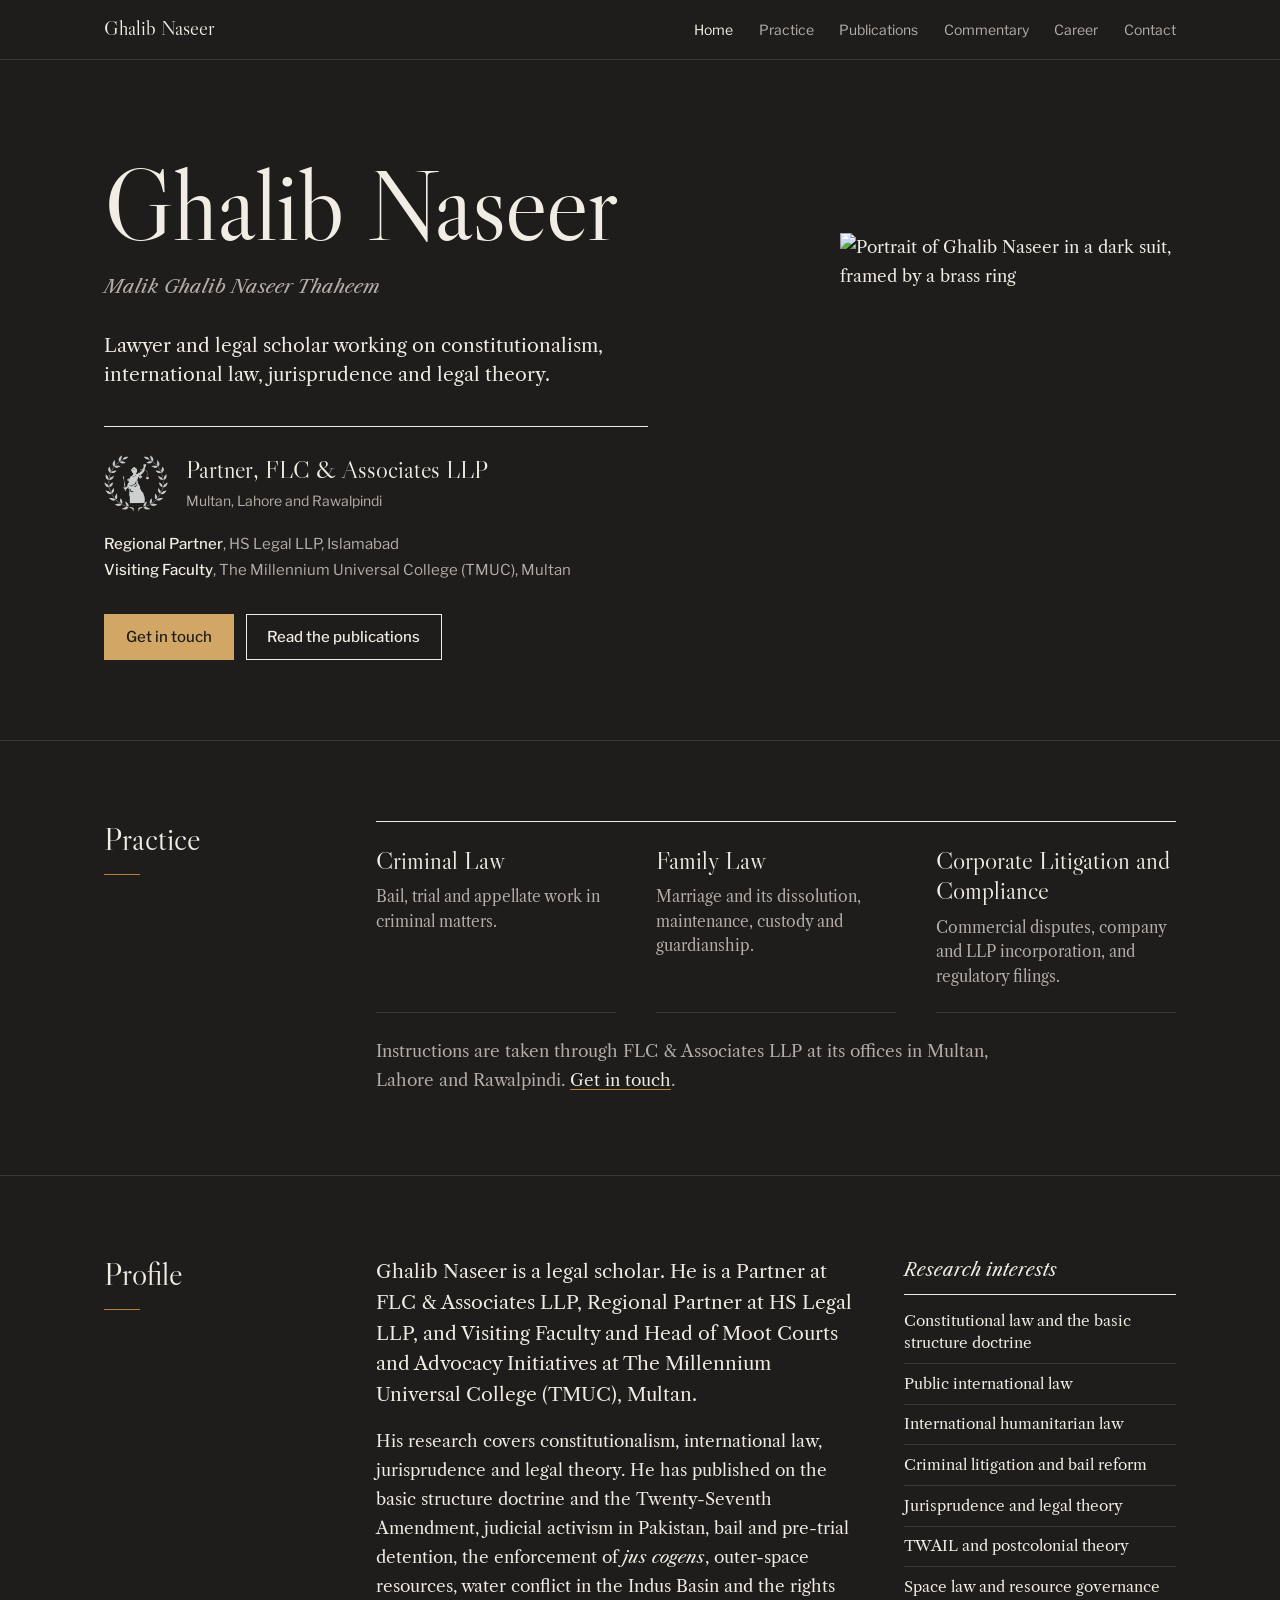
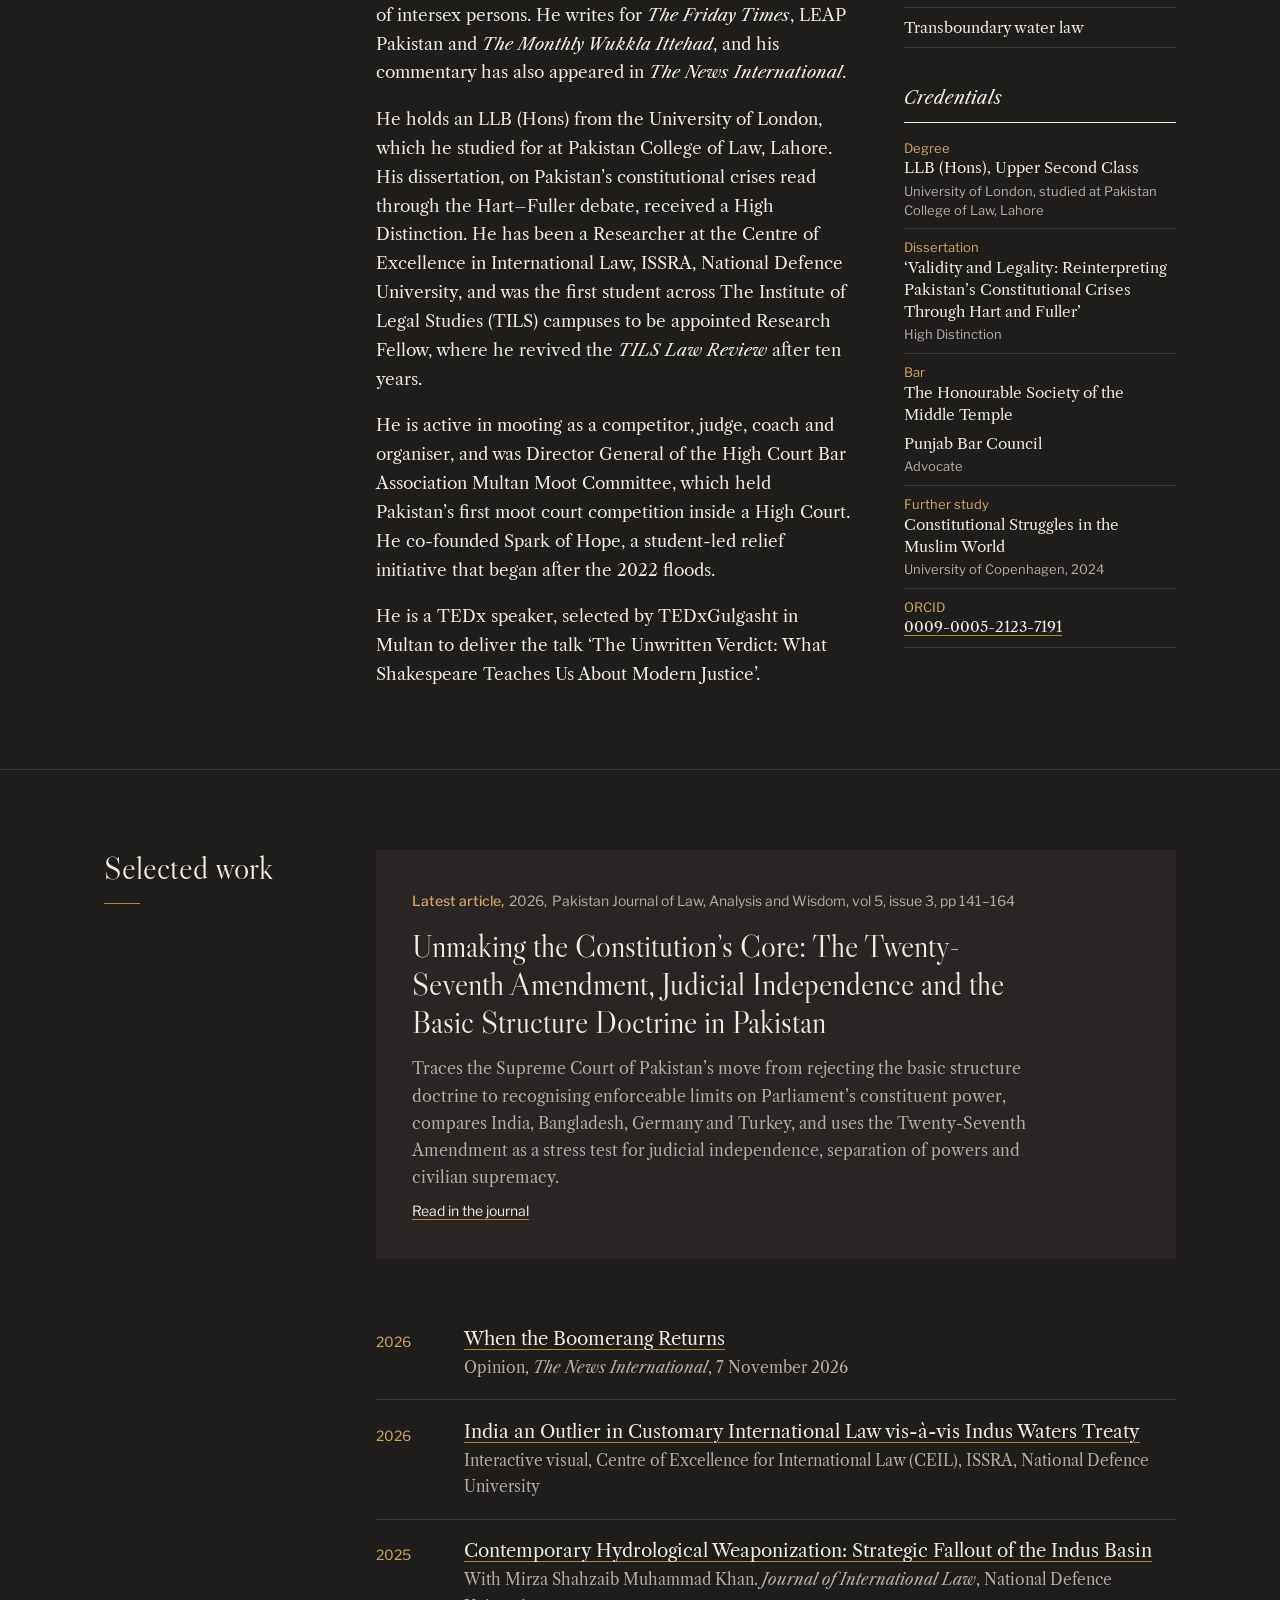
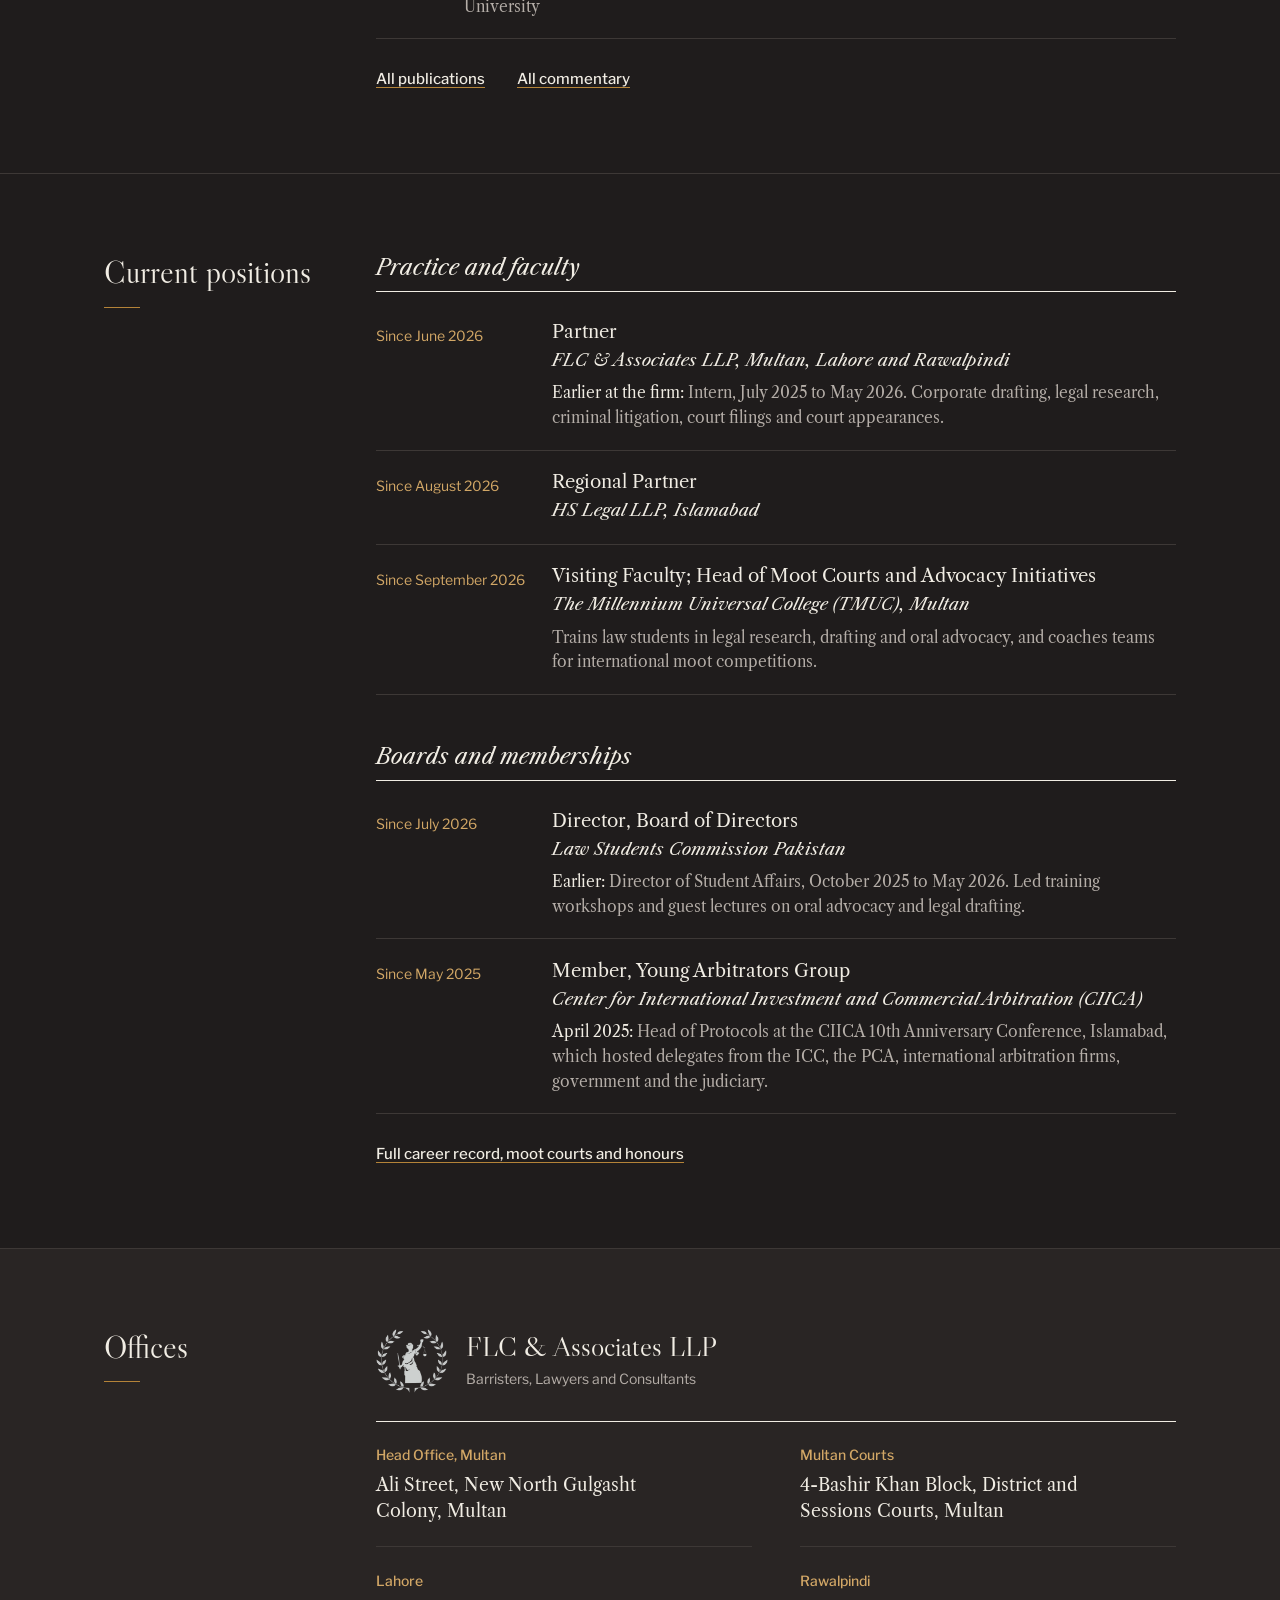
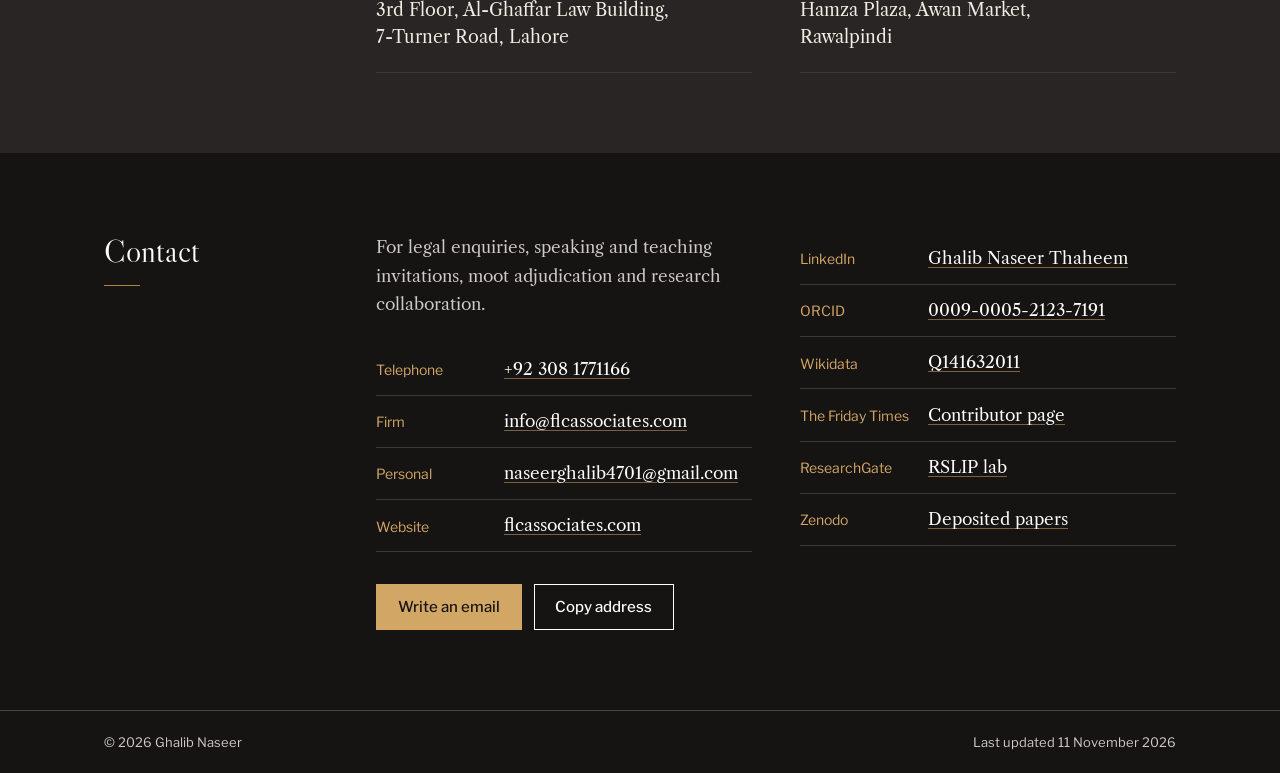
==== commit fa01d8ce: "Remove "barrister under training"; add Punjab Bar Council The line is removed from the introduction," ====
--- a/index.html
+++ b/index.html
@@ -65,6 +65,7 @@
       ],
       "memberOf": [
         { "@type": "Organization", "name": "The Honourable Society of the Middle Temple", "sameAs": "https://www.wikidata.org/wiki/Q925942" },
+        { "@type": "Organization", "name": "Punjab Bar Council" },
         { "@type": "Organization", "name": "Center for International Investment and Commercial Arbitration (CIICA), Young Arbitrators Group" },
         { "@type": "Organization", "name": "Law Students Commission Pakistan" }
       ],
@@ -229,7 +230,7 @@
     <div>
       <h1>Ghalib Naseer</h1>
       <p class="fullname">Malik Ghalib Naseer Thaheem</p>
-      <p class="calling">Lawyer and legal scholar working on constitutionalism, international law, jurisprudence and legal theory. Barrister under training at the Middle Temple.</p>
+      <p class="calling">Lawyer and legal scholar working on constitutionalism, international law, jurisprudence and legal theory.</p>
       <div class="firm">
         <img src="flc-emblem.png" width="240" height="213" alt="FLC &amp; Associates LLP emblem">
         <div>
@@ -277,7 +278,7 @@
       <div class="body">
       <div class="profile">
         <div class="prose">
-          <p>Ghalib Naseer is a legal scholar. He is a Partner at FLC &amp; Associates LLP, Regional Partner at HS Legal LLP, and Visiting Faculty and Head of Moot Courts and Advocacy Initiatives at The Millennium Universal College (TMUC), Multan. He is a barrister under training at the Middle Temple.</p>
+          <p>Ghalib Naseer is a legal scholar. He is a Partner at FLC &amp; Associates LLP, Regional Partner at HS Legal LLP, and Visiting Faculty and Head of Moot Courts and Advocacy Initiatives at The Millennium Universal College (TMUC), Multan.</p>
           <p>His research covers constitutionalism, international law, jurisprudence and legal theory. He has published on the basic structure doctrine and the Twenty-Seventh Amendment, judicial activism in Pakistan, bail and pre-trial detention, the enforcement of <i>jus cogens</i>, outer-space resources, water conflict in the Indus Basin and the rights of intersex persons. He writes for <i>The Friday Times</i>, LEAP Pakistan and <i>The Monthly Wukkla Ittehad</i>, and his commentary has also appeared in <i>The News International</i>.</p>
           <p>He holds an LLB (Hons) from the University of London, which he studied for at Pakistan College of Law, Lahore. His dissertation, on Pakistan’s constitutional crises read through the Hart–Fuller debate, received a High Distinction. He has been a Researcher at the Centre of Excellence in International Law, ISSRA, National Defence University, and was the first student across The Institute of Legal Studies (TILS) campuses to be appointed Research Fellow, where he revived the <i>TILS Law Review</i> after ten years.</p>
           <p>He is active in mooting as a competitor, judge, coach and organiser, and was Director General of the High Court Bar Association Multan Moot Committee, which held Pakistan’s first moot court competition inside a High Court. He co-founded Spark of Hope, a student-led relief initiative that began after the 2022 floods.</p>
@@ -302,7 +303,7 @@
             <dl class="creds">
               <div><dt>Degree</dt><dd>LLB (Hons), Upper Second Class<small>University of London, studied at Pakistan College of Law, Lahore</small></dd></div>
               <div><dt>Dissertation</dt><dd>‘Validity and Legality: Reinterpreting Pakistan’s Constitutional Crises Through Hart and Fuller’<small>High Distinction</small></dd></div>
-              <div><dt>Bar</dt><dd>The Honourable Society of the Middle Temple<small>Barrister under training</small></dd></div>
+              <div><dt>Bar</dt><dd>The Honourable Society of the Middle Temple</dd><dd style="margin-top:0.45rem">Punjab Bar Council<small>Advocate</small></dd></div>
               <div><dt>Further study</dt><dd>Constitutional Struggles in the Muslim World<small>University of Copenhagen, 2024</small></dd></div>
               <div><dt>ORCID</dt><dd><a href="https://orcid.org/0009-0005-2123-7191">0009-0005-2123-7191</a></dd></div>
             </dl>
--- a/site.css
+++ b/site.css
@@ -4,14 +4,15 @@
 @font-face { font-family: "Franklin"; src: url("fonts/libre-franklin-latin-wght-normal.woff2") format("woff2"); font-weight: 100 900; font-style: normal; font-display: swap; }
 
 :root {
-  color-scheme: light;
-  --paper: #F6F1E7;
-  --stone: #ECE5D6;
-  --ink: #231F1F;
-  --muted: #5B5348;
-  --gold: #7E5820;
+  color-scheme: dark;
+  --paper: #1F1C1C;
+  --deep: #161313;
+  --stone: #292524;
+  --ink: #F1EDE4;
+  --muted: #B5AEA8;
+  --gold: #D2A766;
   --gold-line: #B48338;
-  --rule: #D8CFBD;
+  --rule: #3D3836;
   --display: "Caslon Display", "Caslon Text", "Big Caslon", Georgia, serif;
   --text: "Caslon Text", "Big Caslon", Georgia, serif;
   --ui: "Franklin", "Franklin Gothic Medium", "Helvetica Neue", Arial, sans-serif;
@@ -28,7 +29,7 @@
 h1, h2, h3, h4, p, ul, ol, dl, dd, address { margin: 0; padding: 0; font-style: normal; }
 ul, ol { list-style: none; }
 .wrap { max-width: 72rem; margin-inline: auto; padding-inline: clamp(1.25rem, 4vw, 2.5rem); }
-.skip { position: absolute; left: -999px; top: 0; background: var(--ink); color: #fff; padding: 0.6rem 1rem; font-family: var(--ui); font-size: 0.9rem; z-index: 20; }
+.skip { position: absolute; left: -999px; top: 0; background: var(--ink); color: var(--paper); padding: 0.6rem 1rem; font-family: var(--ui); font-size: 0.9rem; z-index: 20; }
 .skip:focus { left: 0; }
 
 /* Top bar */
@@ -55,9 +56,9 @@
 .also b { font-weight: 500; color: var(--ink); }
 .actions { margin-top: 2rem; display: flex; flex-wrap: wrap; gap: 0.75rem; }
 .btn { display: inline-block; font-family: var(--ui); font-size: 0.9375rem; font-weight: 500; line-height: 1; padding: 0.9rem 1.3rem; border: 1px solid var(--ink); background: transparent; color: var(--ink); text-decoration: none; cursor: pointer; }
-.btn-solid { background: var(--ink); color: #fff; }
+.btn-solid { background: var(--gold); border-color: var(--gold); color: var(--paper); }
 .btn:hover { border-color: var(--gold); color: var(--gold); }
-.btn-solid:hover { background: var(--gold); color: #fff; }
+.btn-solid:hover { background: var(--ink); border-color: var(--ink); color: var(--paper); }
 .portrait { display: block; width: 100%; }
 
 /* Sections: heading in the margin, as in a law report */
@@ -132,23 +133,23 @@
 .offices address { margin-top: 0.3rem; font-size: 1.1rem; line-height: 1.5; max-width: 20rem; }
 
 /* Contact */
-.contact { background: var(--ink); color: #fff; padding-block: clamp(3rem, 7vw, 5rem); scroll-margin-top: 3.5rem; }
+.contact { background: var(--deep); color: #fff; padding-block: clamp(3rem, 7vw, 5rem); scroll-margin-top: 3.5rem; }
 .contact .wrap { display: grid; grid-template-columns: var(--margin-col) minmax(0, 1fr); column-gap: clamp(2rem, 5vw, 4rem); }
 .contact h2 { font-family: var(--display); font-weight: 400; font-size: 2rem; line-height: 1.15; }
 .contact h2::after { content: ""; display: block; width: 2.25rem; height: 1px; background: var(--gold-line); margin-top: 1rem; }
 .contact-grid { display: grid; grid-template-columns: repeat(2, minmax(0, 1fr)); gap: 2.5rem 3rem; }
 .contact .note { max-width: 26rem; color: #CFCAC5; margin-bottom: 1.5rem; }
-.contact dl > div { display: grid; grid-template-columns: 7rem minmax(0, 1fr); column-gap: 1rem; padding-block: 0.7rem; border-bottom: 1px solid #4A4443; }
+.contact dl > div { display: grid; grid-template-columns: 7rem minmax(0, 1fr); column-gap: 1rem; padding-block: 0.7rem; border-bottom: 1px solid #3D3836; }
 .contact dt { font-family: var(--ui); font-size: 0.875rem; color: #D2A766; padding-top: 0.2rem; }
 .contact dd { overflow-wrap: anywhere; }
 .contact a { text-decoration-color: #7A6240; }
 .contact a:hover { color: #E3BE84; }
 .contact .btn { border-color: #fff; color: #fff; }
-.contact .btn-solid { background: #fff; color: var(--ink); }
+.contact .btn-solid { background: var(--gold); border-color: var(--gold); color: var(--deep); }
 .contact .btn:hover { border-color: #E3BE84; color: #E3BE84; }
-.contact .btn-solid:hover { background: #E3BE84; color: var(--ink); }
+.contact .btn-solid:hover { background: #E3BE84; color: var(--deep); }
 
-footer.site { background: var(--ink); color: #CFCAC5; border-top: 1px solid #4A4443; font-family: var(--ui); font-size: 0.8125rem; }
+footer.site { background: var(--deep); color: #CFCAC5; border-top: 1px solid #4A4443; font-family: var(--ui); font-size: 0.8125rem; }
 footer.site .wrap { display: flex; flex-wrap: wrap; justify-content: space-between; gap: 0.5rem 2rem; padding-block: 1.25rem; }
 
 @media (max-width: 60rem) {
@@ -187,3 +188,5 @@
 .feature { margin-bottom: 0; }
 .feature + h3, .feature + .works { margin-top: 3rem; }
 @media (max-width: 46rem) { .practice { grid-template-columns: minmax(0, 1fr); } }
+.firm img, .firm-line img { filter: invert(1) brightness(0.93); }
+@media print { .firm img, .firm-line img { filter: none; } :root { --paper: #fff; --stone: #f3f3f3; --ink: #000; --muted: #333; --gold: #6b4a1a; --rule: #ccc; } }
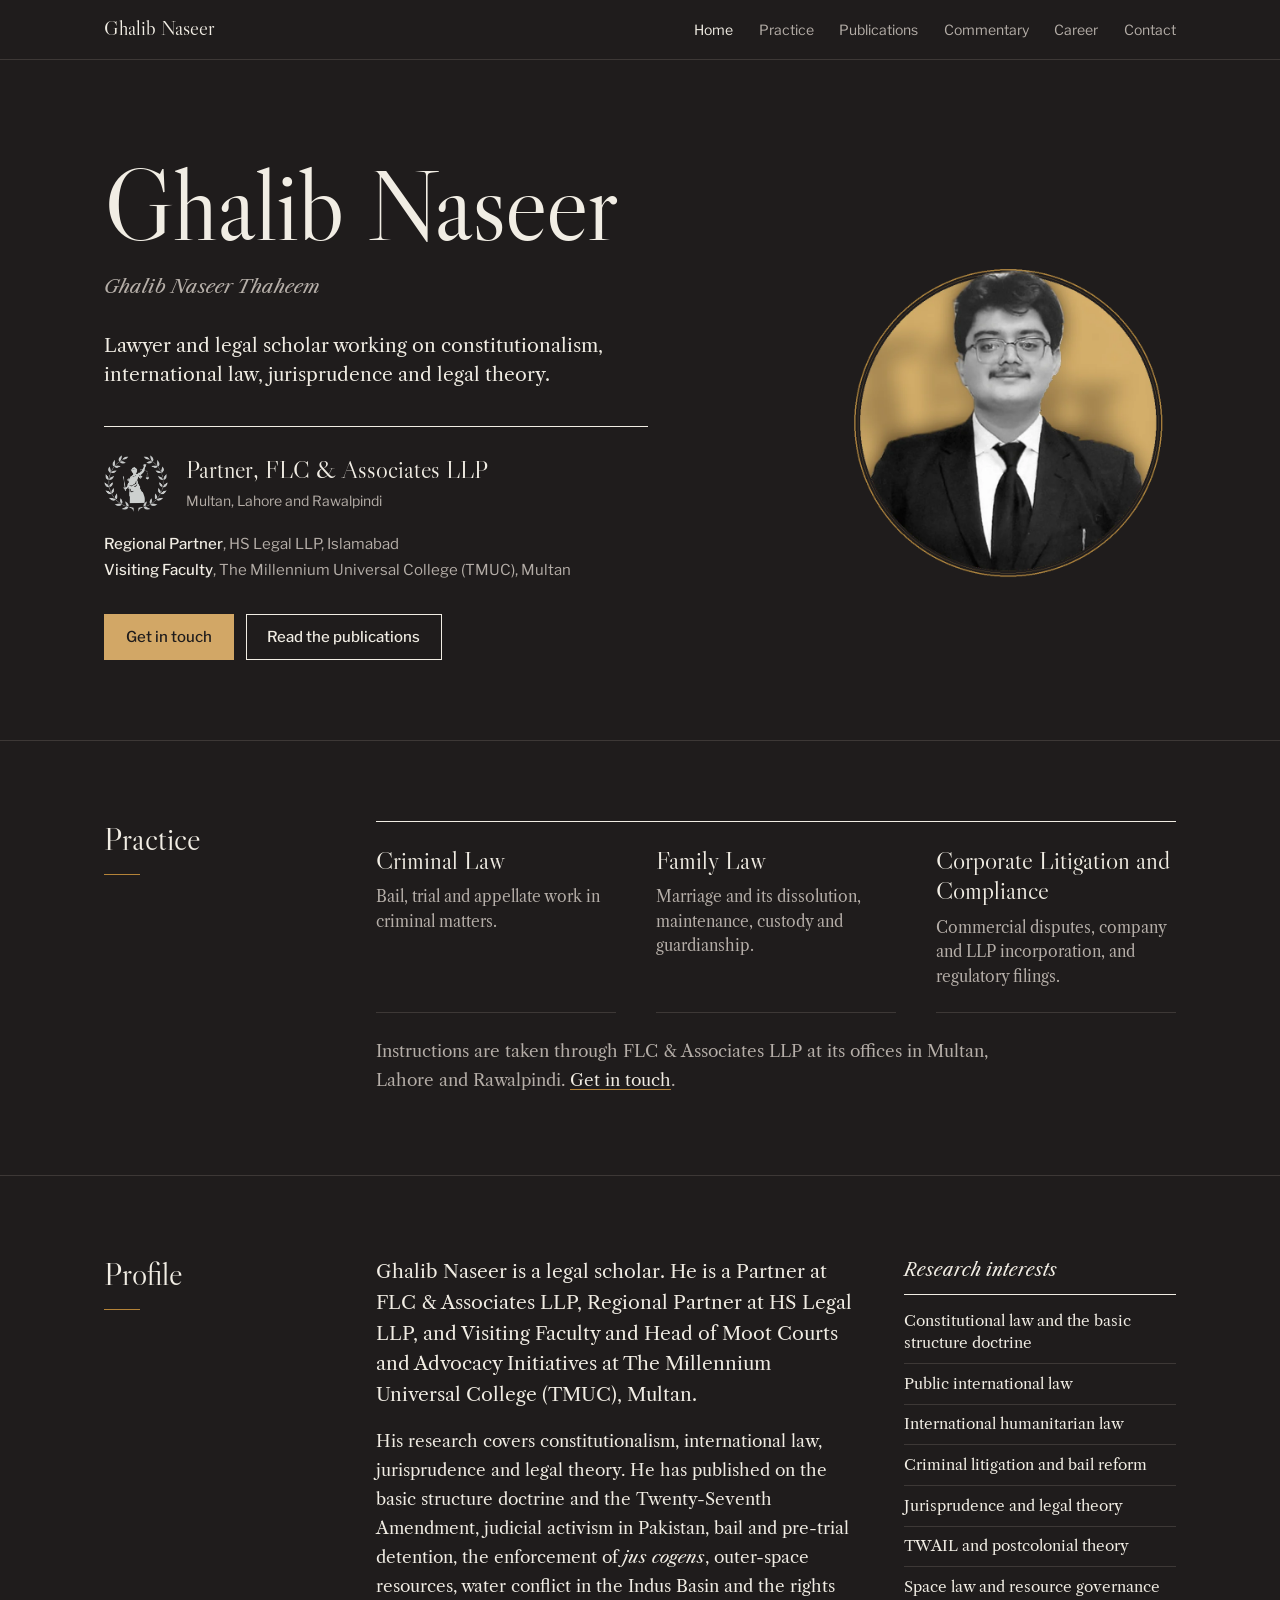
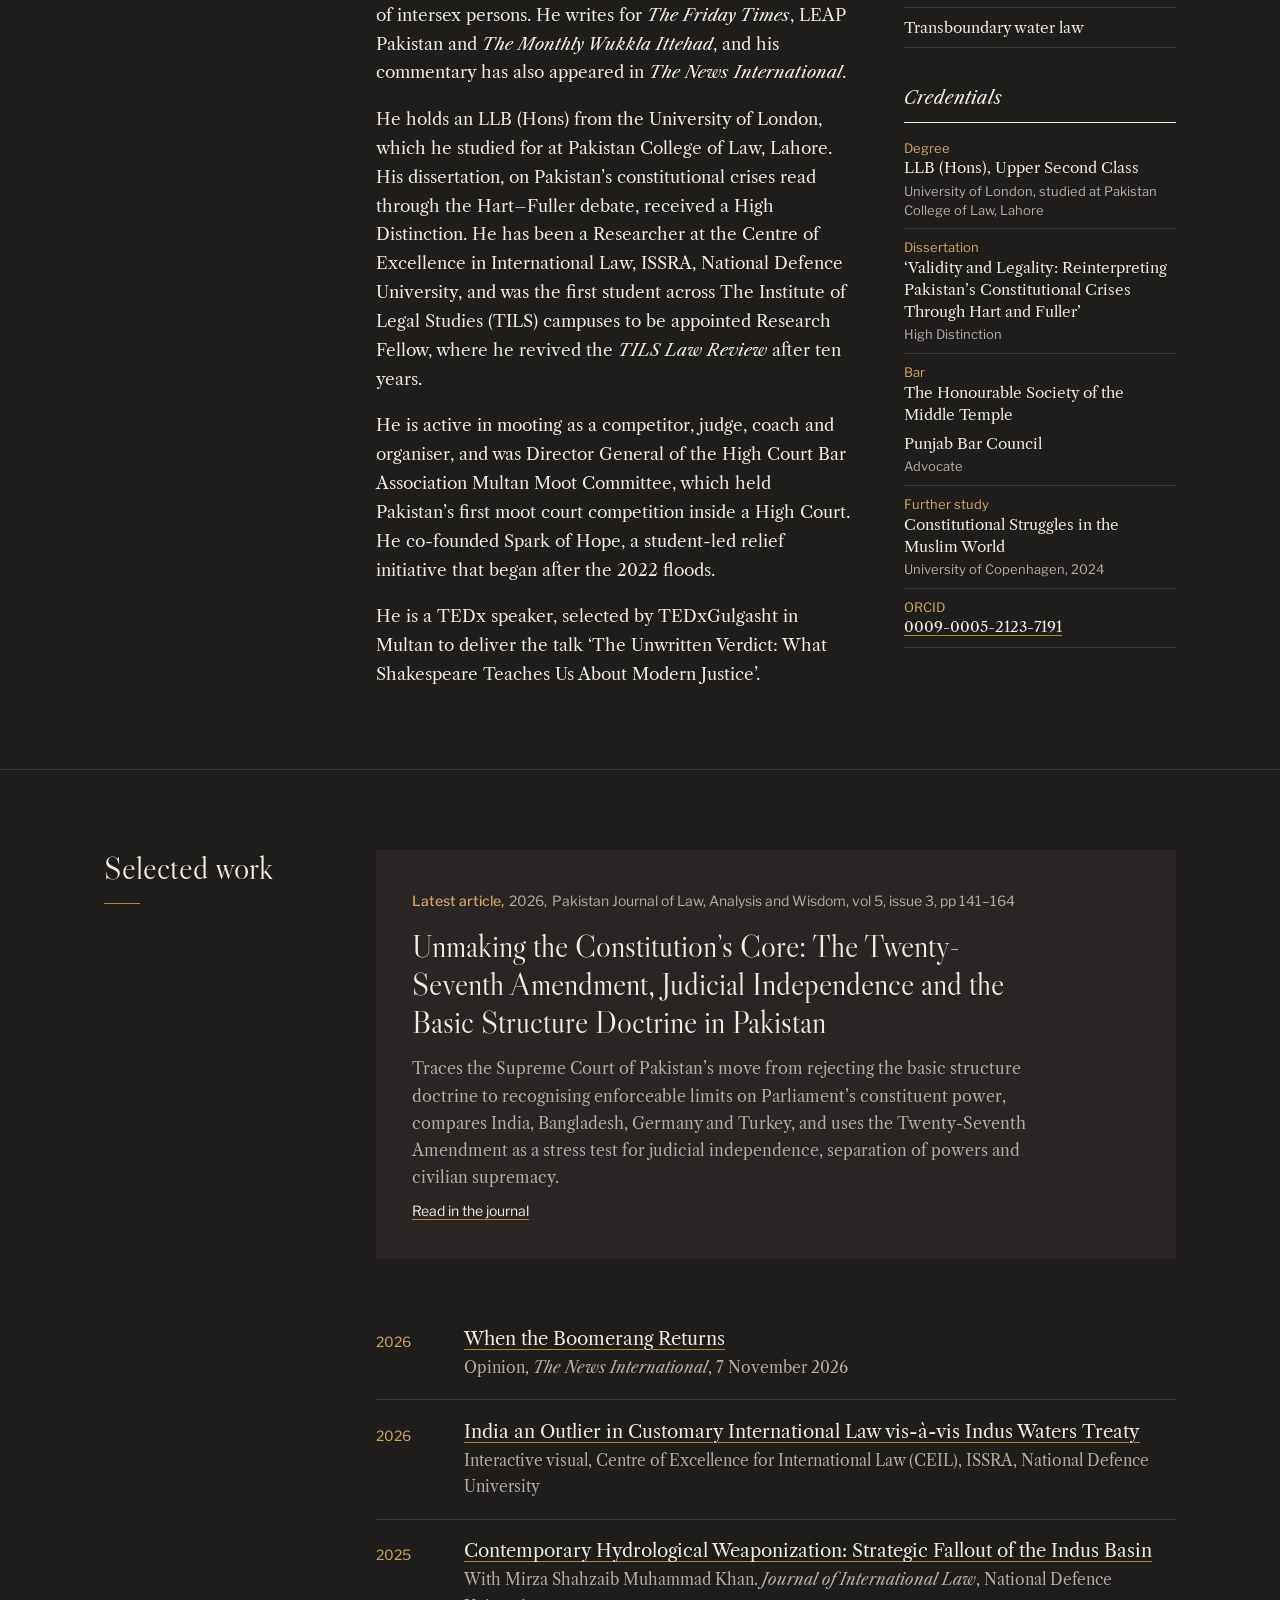
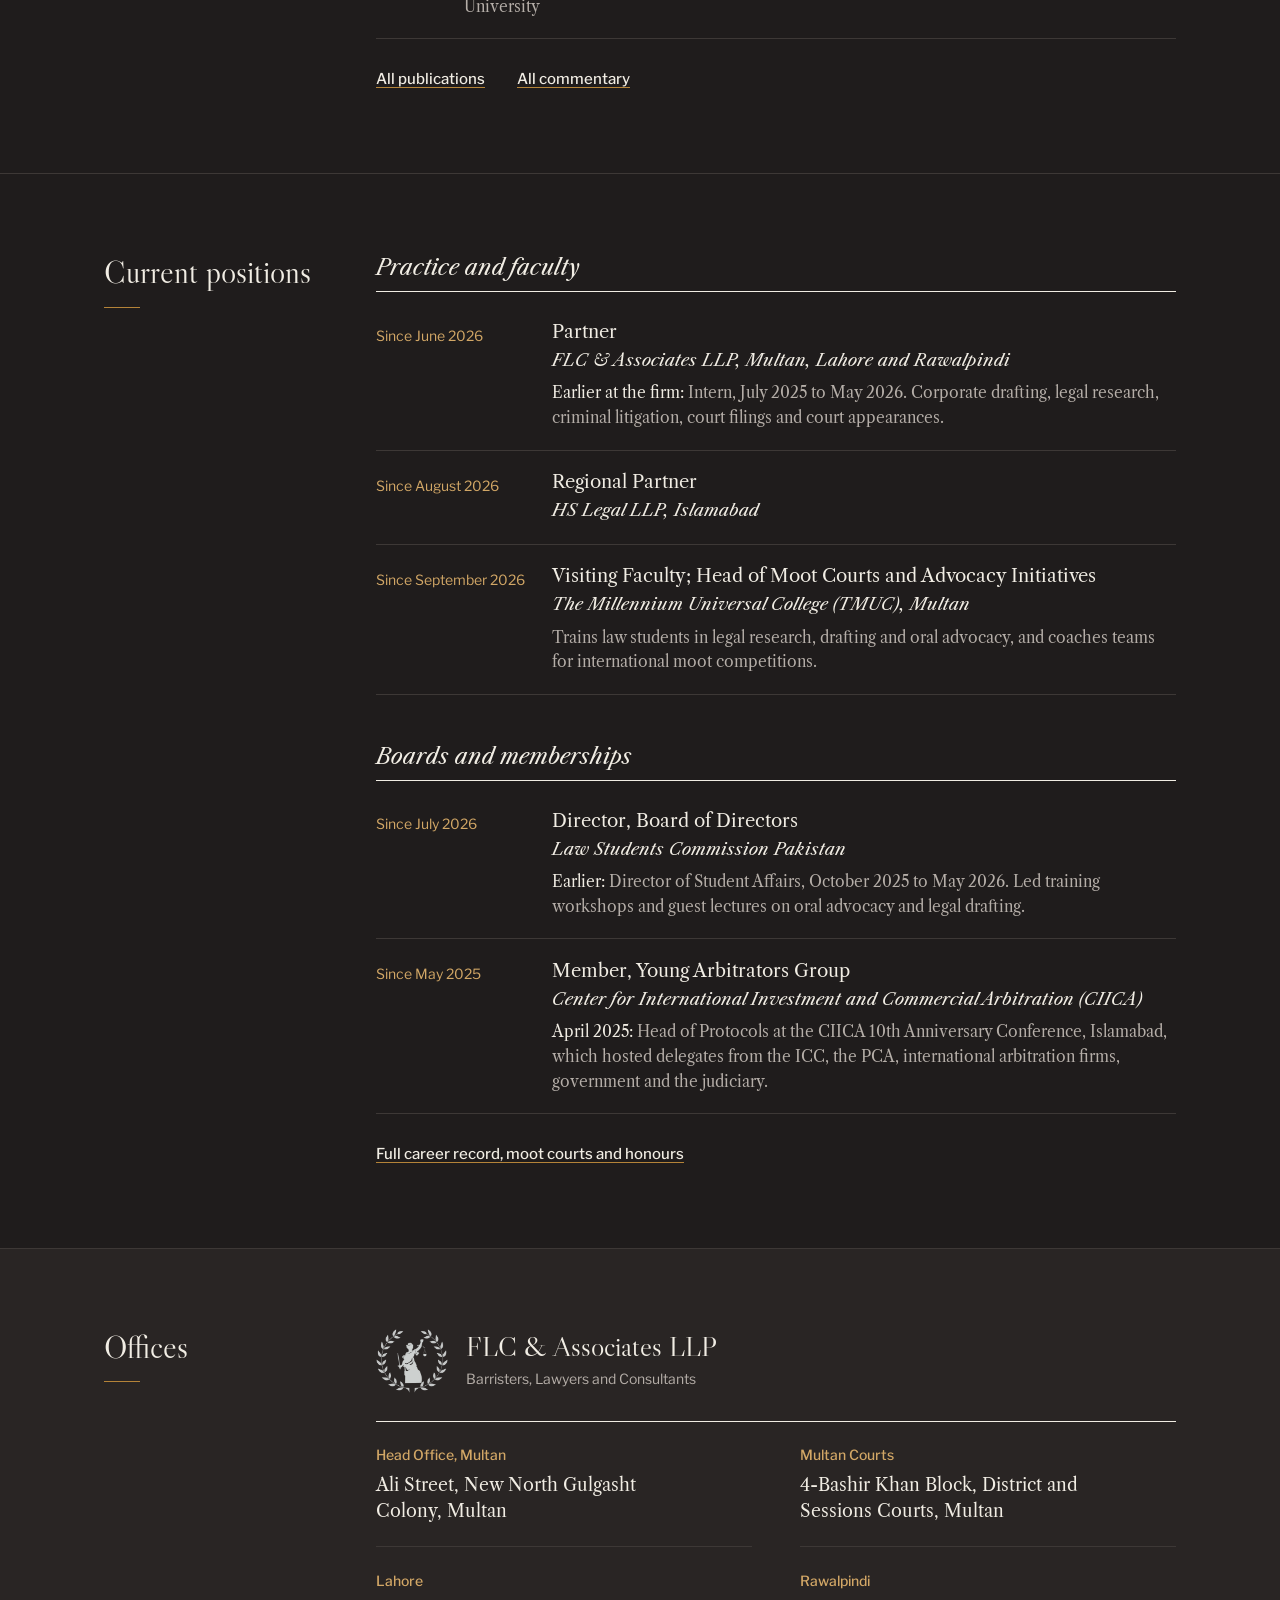
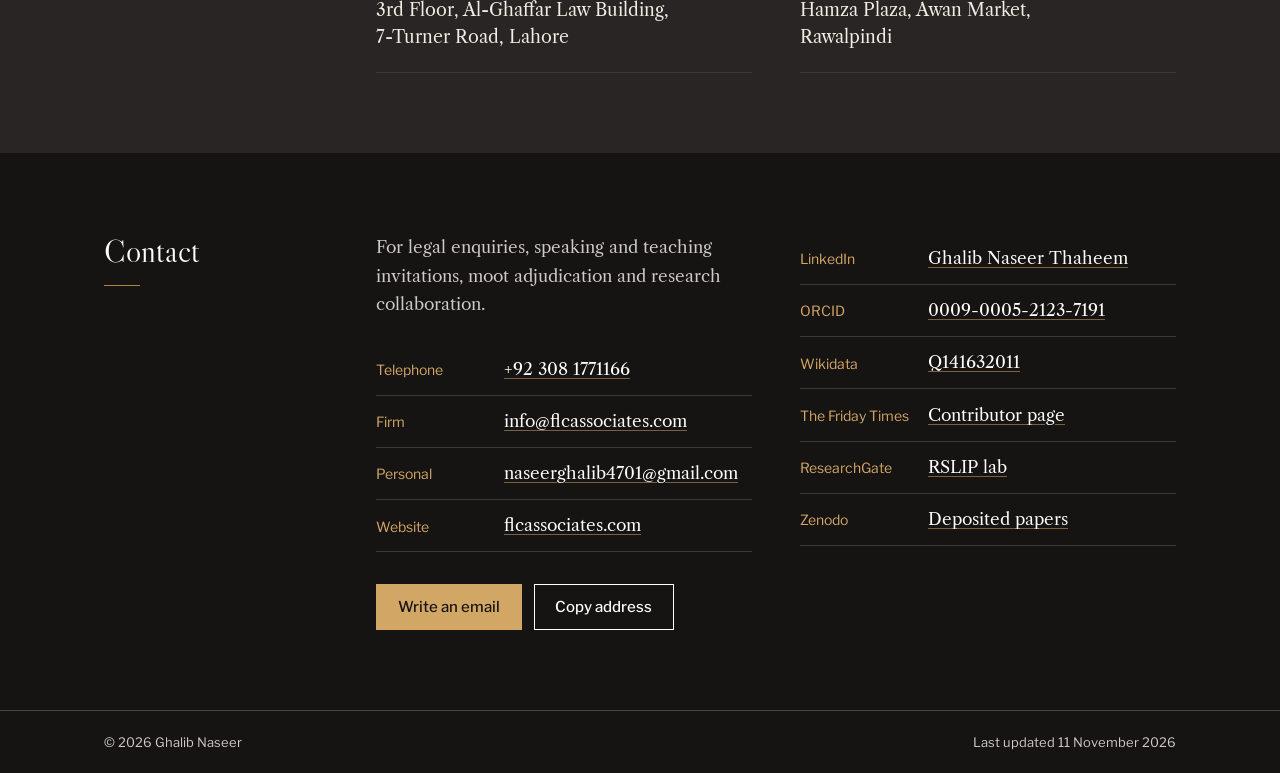
==== commit c845718d: "Show the alternative name as Ghalib Naseer Thaheem Replaces "Malik Ghalib Naseer Thaheem" under the " ====
--- a/index.html
+++ b/index.html
@@ -4,7 +4,7 @@
 <meta charset="utf-8">
 <meta name="viewport" content="width=device-width, initial-scale=1, viewport-fit=cover">
 <title>Ghalib Naseer</title>
-<meta name="description" content="Ghalib Naseer (Malik Ghalib Naseer Thaheem) is a legal scholar, Partner at FLC &amp; Associates LLP, Regional Partner at HS Legal LLP and Visiting Faculty at The Millennium Universal College (TMUC), Multan, writing on constitutionalism, international law, jurisprudence and legal theory.">
+<meta name="description" content="Ghalib Naseer (Ghalib Naseer Thaheem) is a legal scholar, Partner at FLC &amp; Associates LLP, Regional Partner at HS Legal LLP and Visiting Faculty at The Millennium Universal College (TMUC), Multan, writing on constitutionalism, international law, jurisprudence and legal theory.">
 <meta name="author" content="Ghalib Naseer">
 <link rel="canonical" href="https://ghalibnaseer.github.io/">
 <meta name="google-site-verification" content="lNFeswSHBJSCskagEtWkAYhHMicDL4U-M9ZCUtHPB8E">
@@ -37,7 +37,7 @@
       "name": "Ghalib Naseer",
       "givenName": "Ghalib",
       "familyName": "Naseer",
-      "alternateName": ["Malik Ghalib Naseer Thaheem", "Ghalib Naseer Thaheem"],
+      "alternateName": ["Ghalib Naseer Thaheem"],
       "url": "https://ghalibnaseer.github.io/",
       "email": "mailto:naseerghalib4701@gmail.com",
       "telephone": "+92-308-1771166",
@@ -229,7 +229,7 @@
   <div class="wrap">
     <div>
       <h1>Ghalib Naseer</h1>
-      <p class="fullname">Malik Ghalib Naseer Thaheem</p>
+      <p class="fullname">Ghalib Naseer Thaheem</p>
       <p class="calling">Lawyer and legal scholar working on constitutionalism, international law, jurisprudence and legal theory.</p>
       <div class="firm">
         <img src="flc-emblem.png" width="240" height="213" alt="FLC &amp; Associates LLP emblem">
